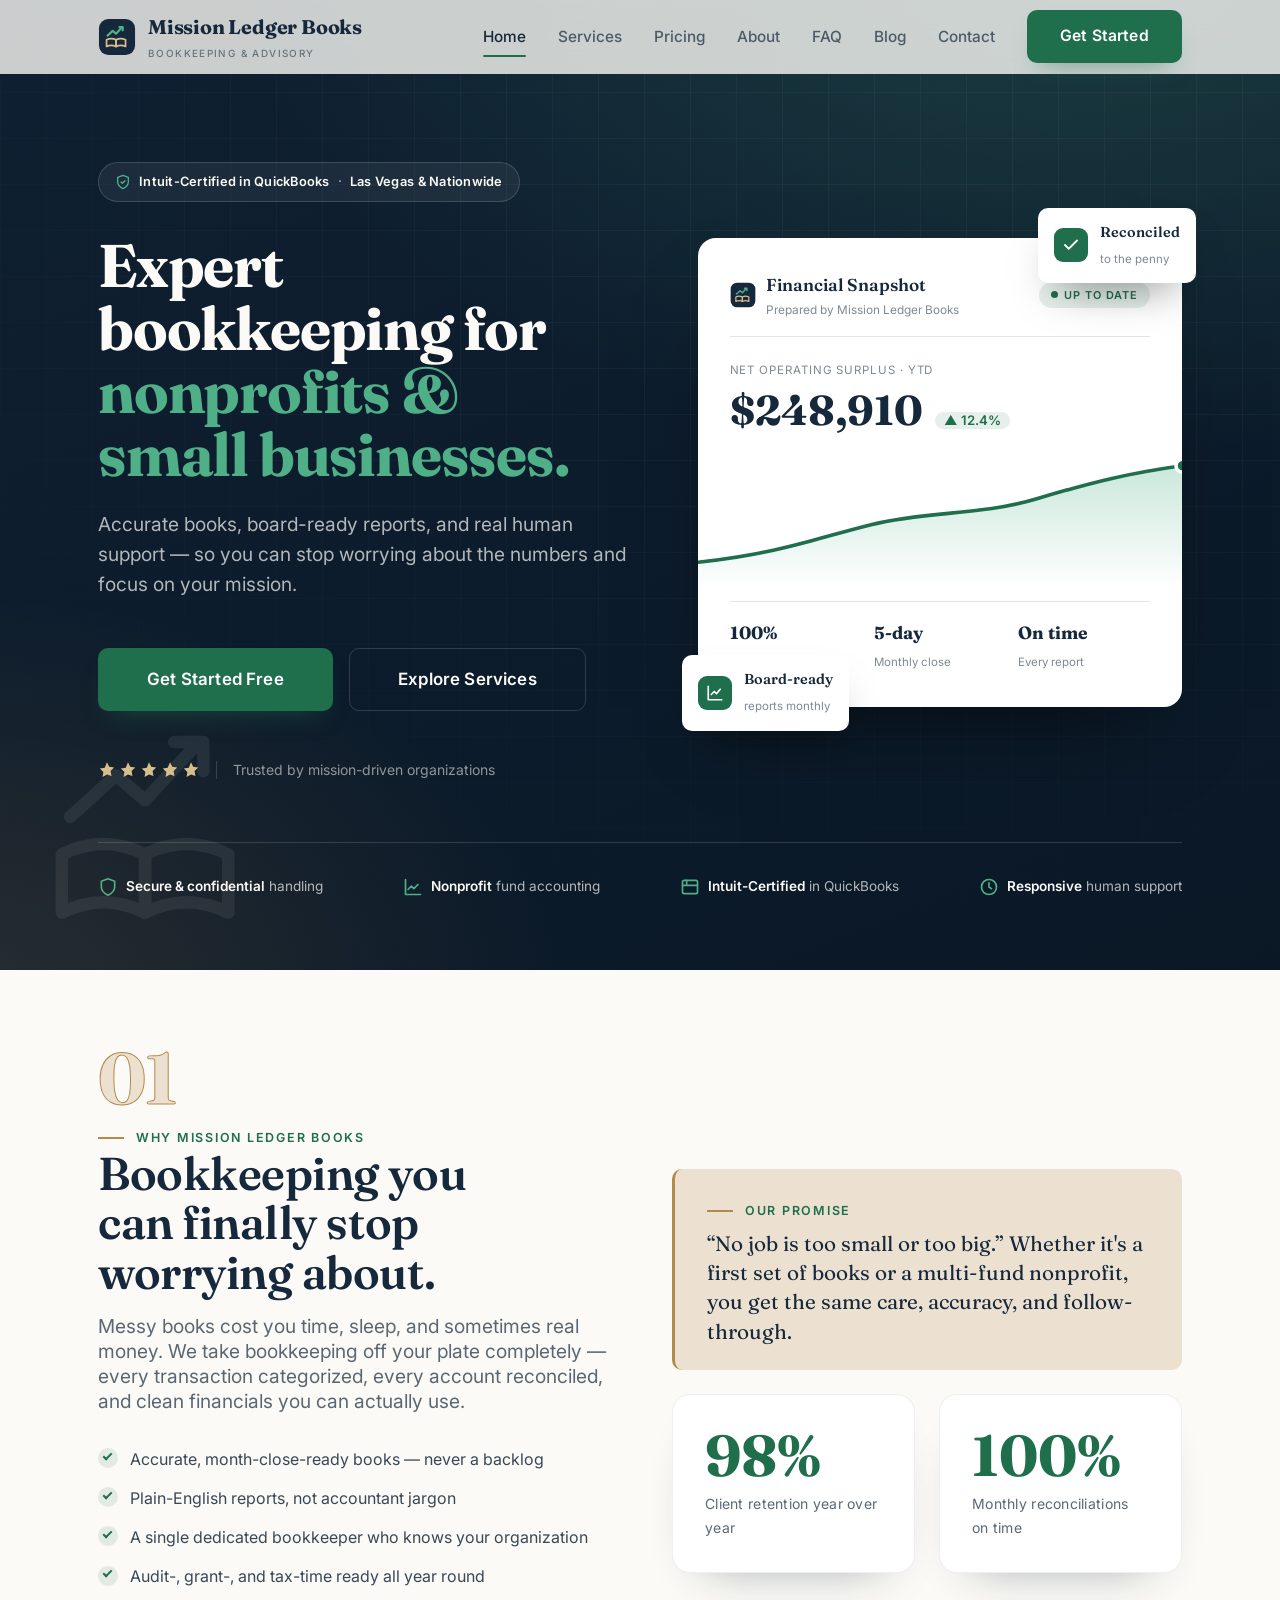
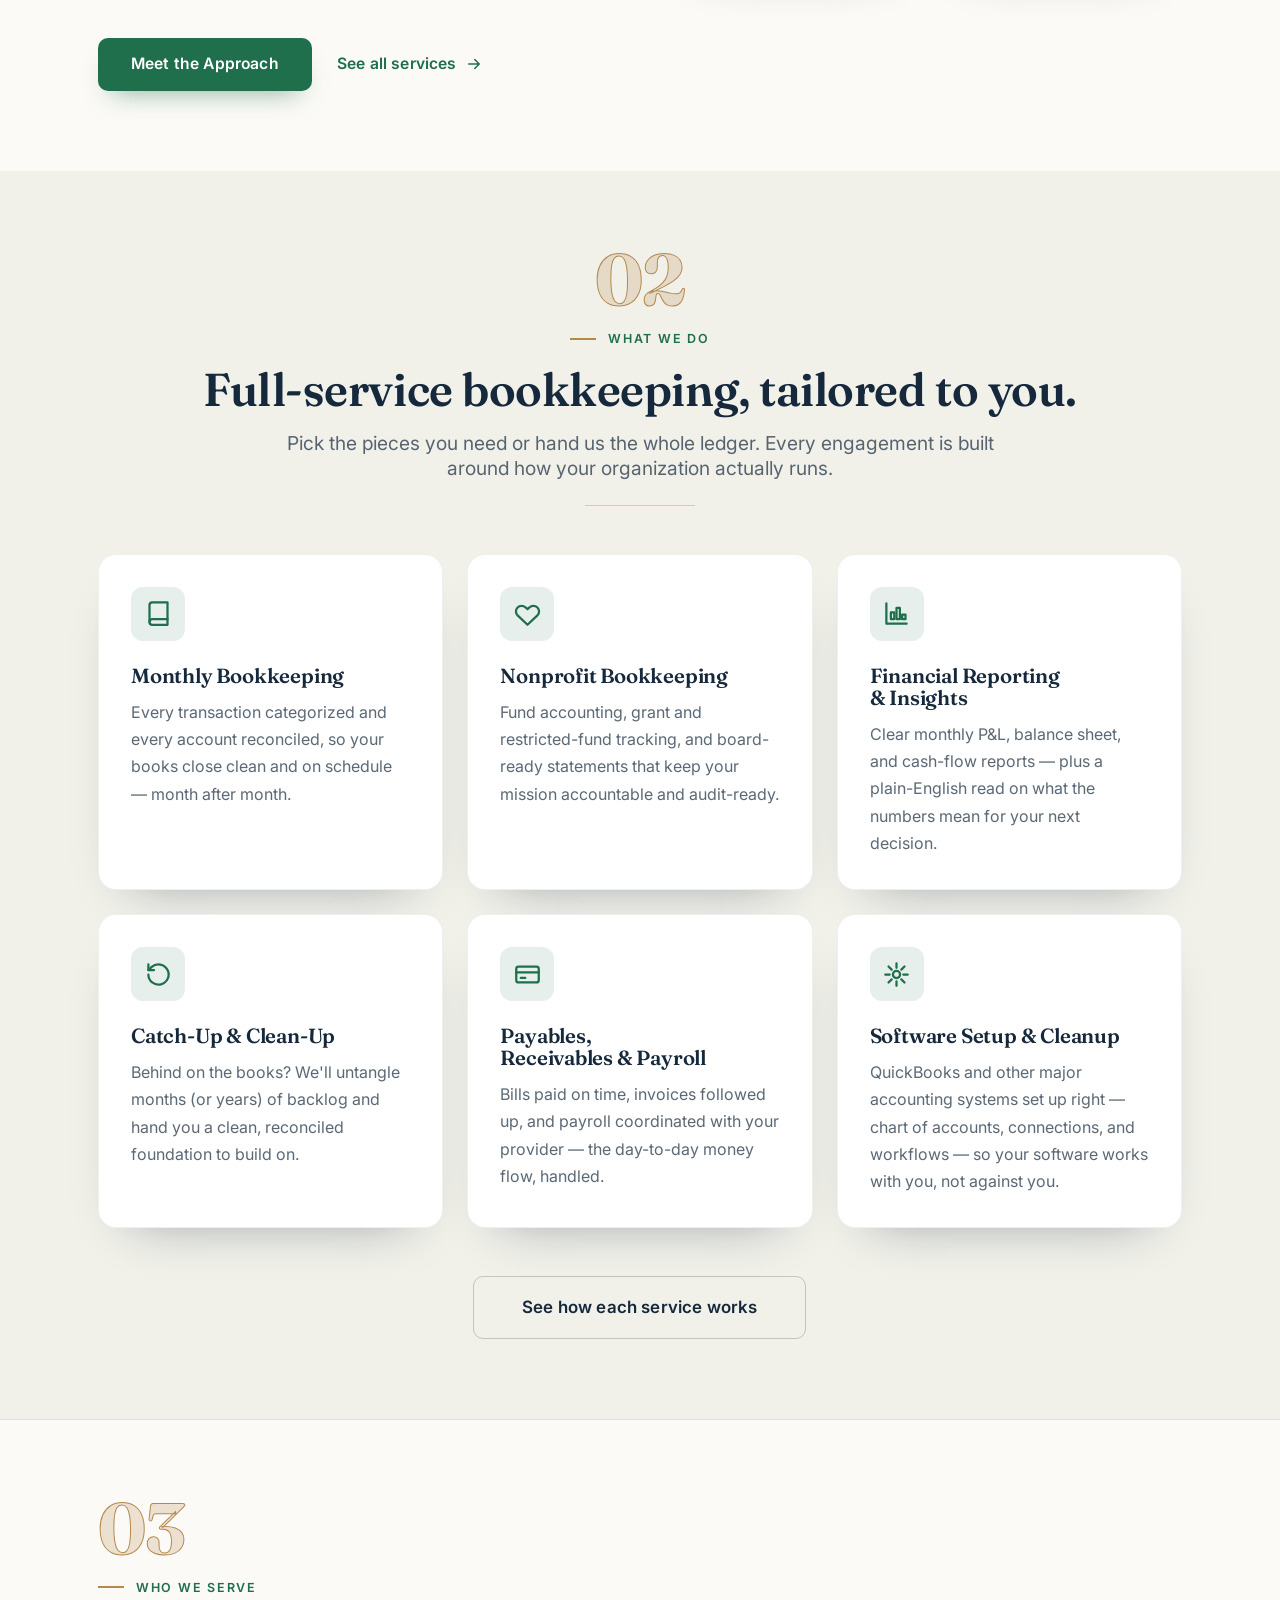
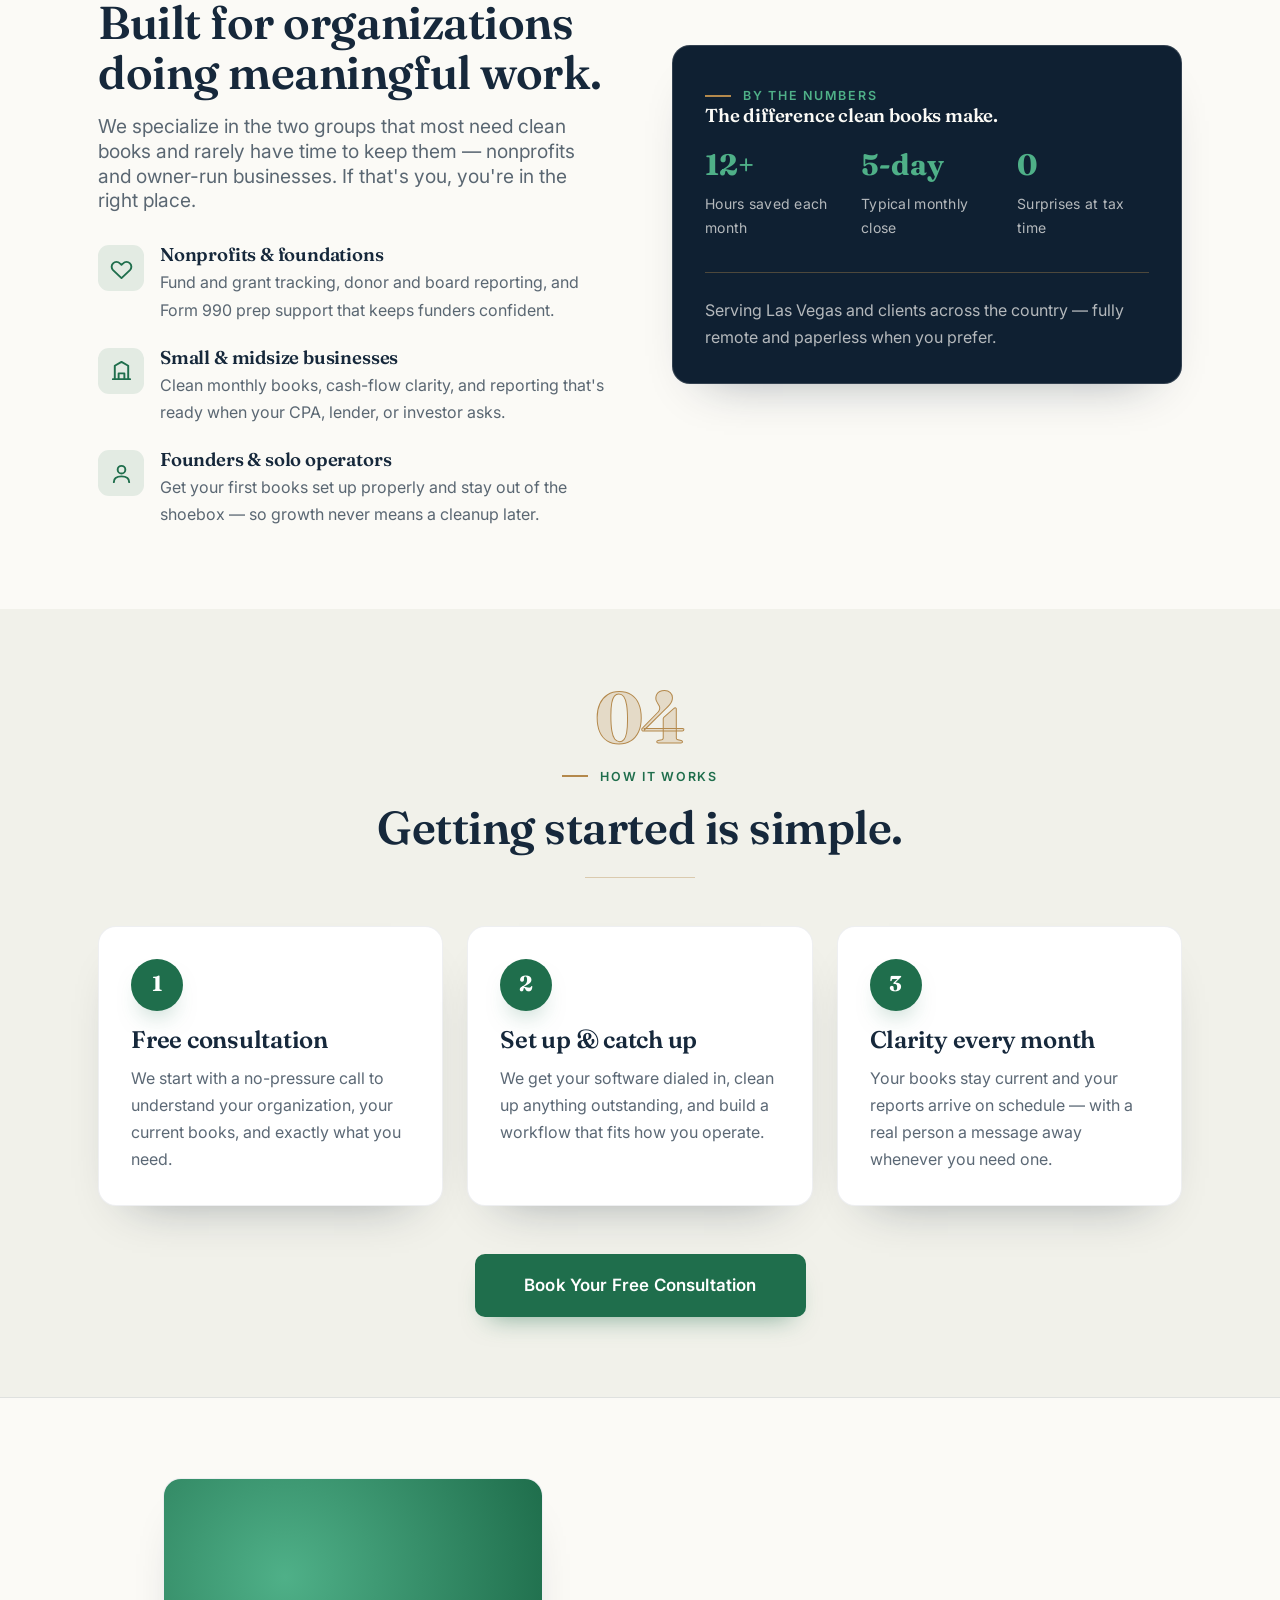
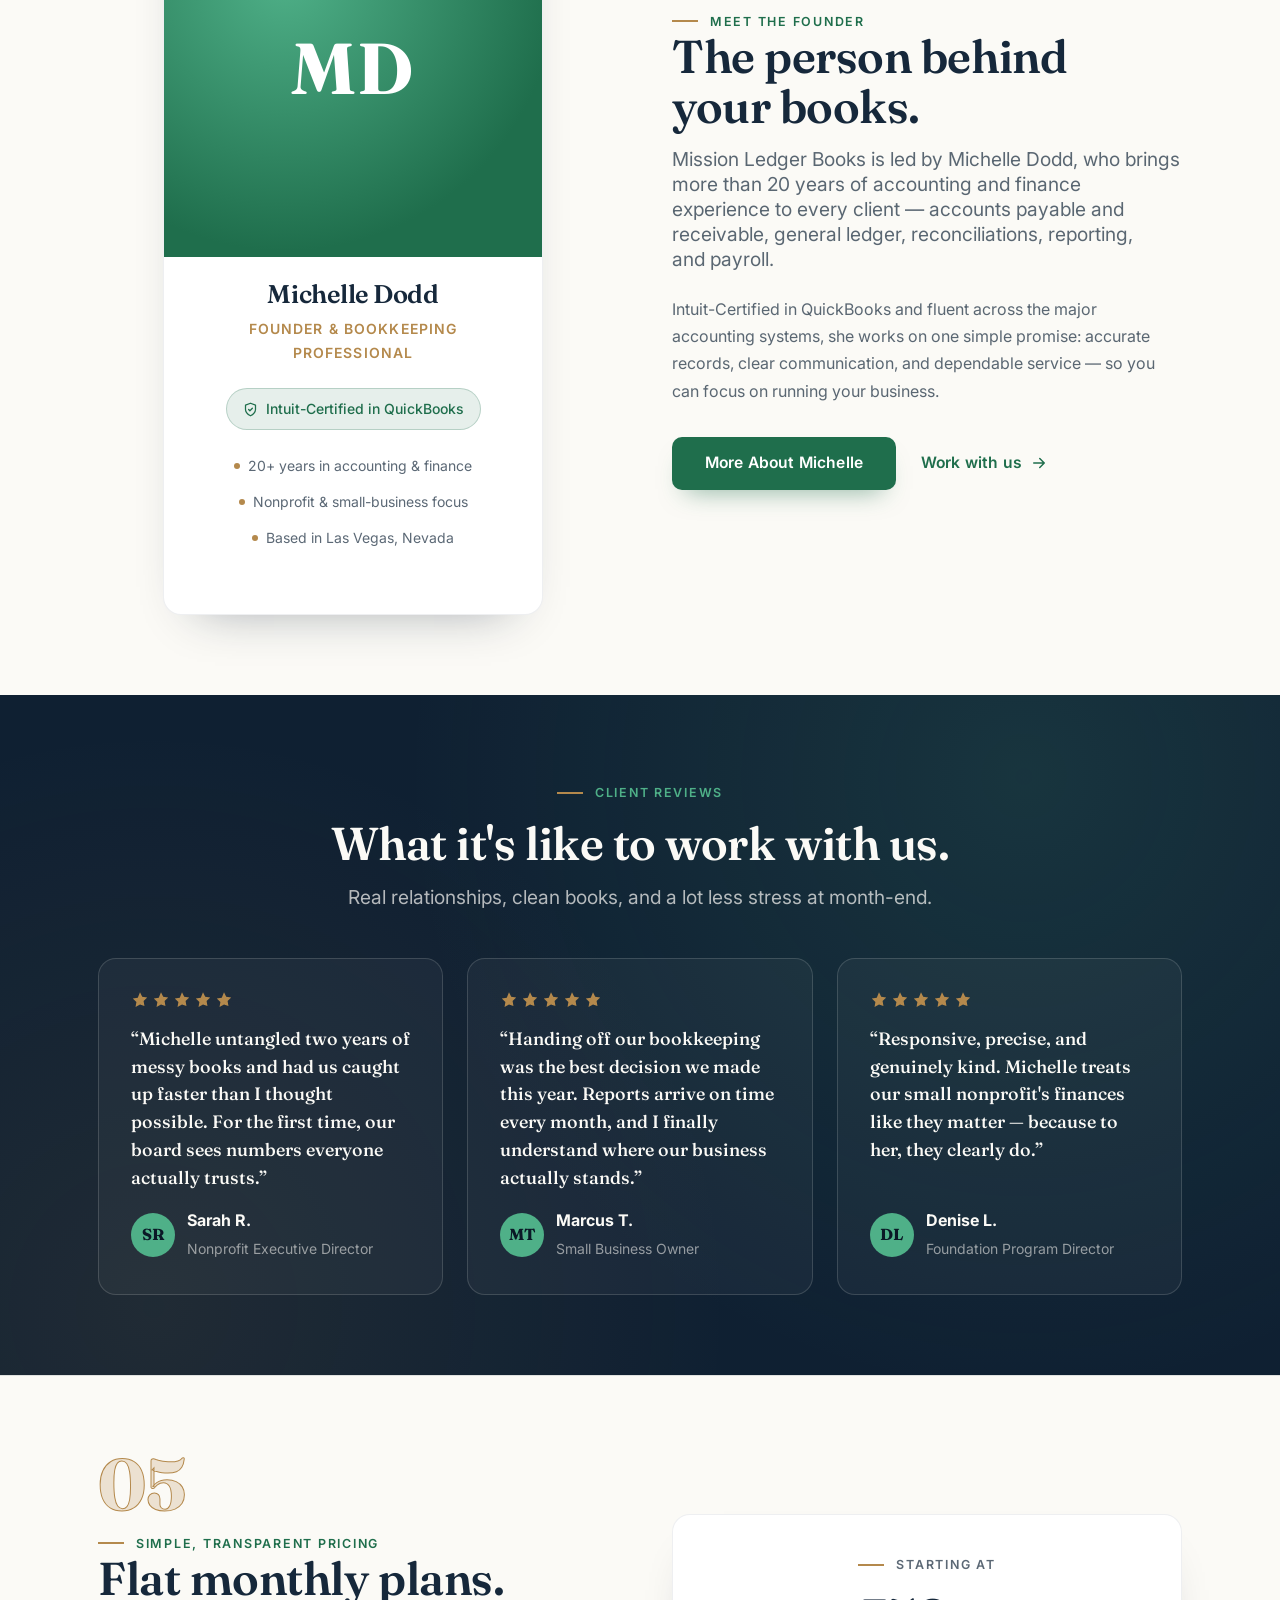
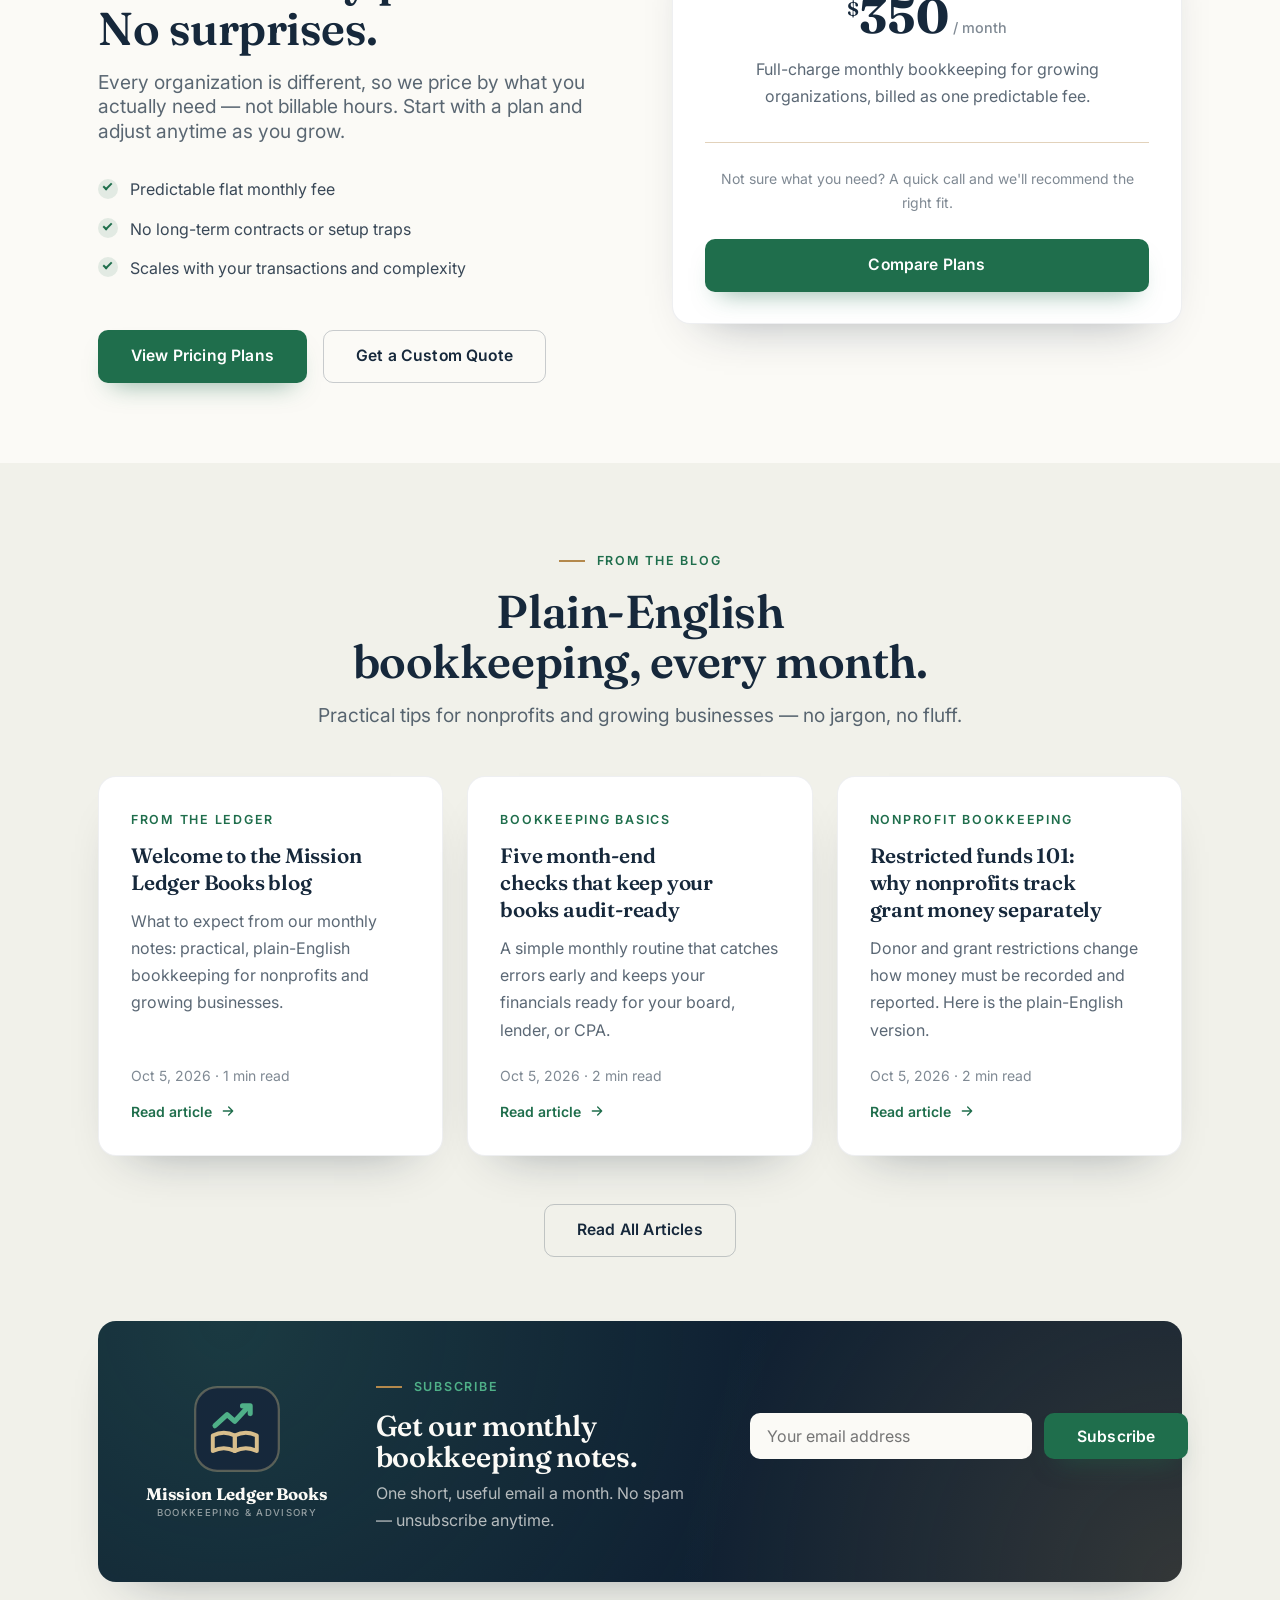
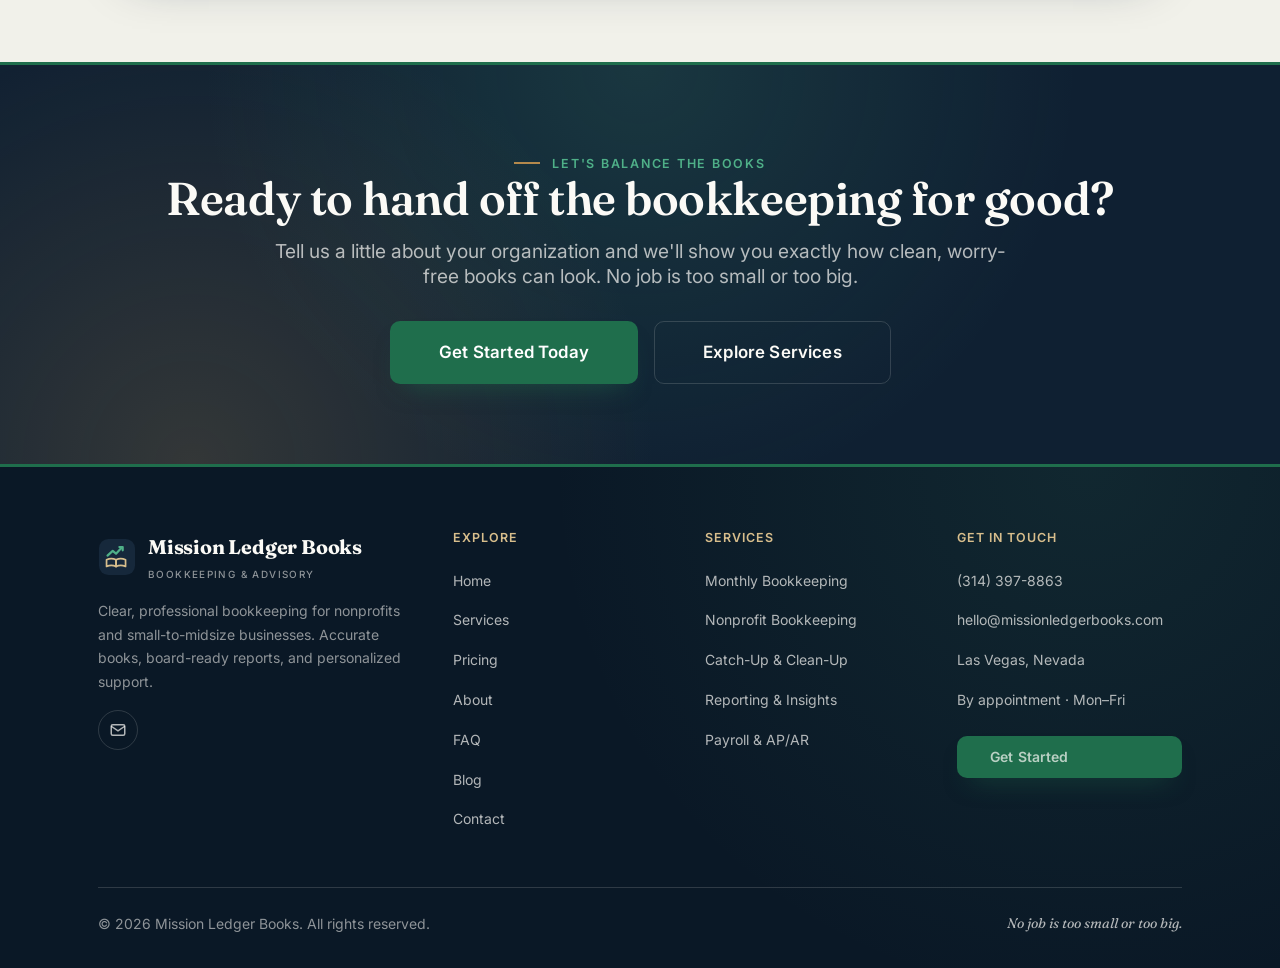
==== index.html @ b3c42e2c "Add blog + subscribe, founder photo slot, and full spacing sweep - Blog: blog.html, blog/ articles +" ====
<!DOCTYPE html>
<html lang="en">
<head>
  <meta charset="UTF-8">
  <meta name="viewport" content="width=device-width, initial-scale=1.0">
  <title>Mission Ledger Books — Bookkeeping for Nonprofits &amp; Small Business</title>
  <meta name="description" content="Mission Ledger Books provides clear, reliable bookkeeping for nonprofits and small-to-midsize businesses. Accurate books, monthly reports, and personalized support. Las Vegas based, serving clients nationwide. No job too small or too big.">
  <link rel="canonical" href="https://missionledgerbooks.com/">

  <!-- Open Graph / social -->
  <meta property="og:type" content="website">
  <meta property="og:title" content="Mission Ledger Books — Bookkeeping for Nonprofits &amp; Small Business">
  <meta property="og:description" content="Clear, reliable bookkeeping for nonprofits and growing businesses. Accurate books, board-ready reports, and personalized support.">
  <meta property="og:url" content="https://missionledgerbooks.com/">
  <meta property="og:image" content="https://missionledgerbooks.com/assets/img/og-cover.png">
  <meta property="og:image:width" content="1200">
  <meta property="og:image:height" content="630">
  <meta name="twitter:card" content="summary_large_image">
  <meta name="twitter:image" content="https://missionledgerbooks.com/assets/img/og-cover.png">
  <meta name="theme-color" content="#0F2032">

  <!-- Favicons & app icons -->
  <link rel="icon" href="assets/img/favicon.svg" type="image/svg+xml">
  <link rel="icon" href="assets/img/favicon.ico" sizes="any">
  <link rel="apple-touch-icon" href="assets/img/apple-touch-icon.png">

  <!-- Fonts: Fraunces (display serif) + Inter (body) -->
  <link rel="preconnect" href="https://fonts.googleapis.com">
  <link rel="preconnect" href="https://fonts.gstatic.com" crossorigin>
  <link href="https://fonts.googleapis.com/css2?family=Fraunces:ital,opsz,wght@0,9..144,400;0,9..144,500;0,9..144,600;0,9..144,700;1,9..144,500;1,9..144,600&family=Inter:wght@400;500;600;700&display=swap" rel="stylesheet">

  <link rel="stylesheet" href="assets/css/styles.css?v=11">

  <!-- Structured data: helps search engines list this as a local accounting service -->
  <script type="application/ld+json">
  {
    "@context": "https://schema.org",
    "@type": "AccountingService",
    "name": "Mission Ledger Books",
    "description": "Clear, professional bookkeeping for nonprofits and small-to-midsize businesses. Accurate books, board-ready reports, and personalized support.",
    "url": "https://missionledgerbooks.com",
    "telephone": "+1-314-397-8863",
    "email": "hello@missionledgerbooks.com",
    "image": "https://missionledgerbooks.com/assets/img/og-cover.png",
    "priceRange": "$$",
    "slogan": "No job is too small or too big.",
    "founder": {
      "@type": "Person",
      "name": "Michelle Dodd",
      "jobTitle": "Founder & Lead Bookkeeper"
    },
    "address": {
      "@type": "PostalAddress",
      "addressLocality": "Las Vegas",
      "addressRegion": "NV",
      "addressCountry": "US"
    },
    "areaServed": [
      { "@type": "City", "name": "Las Vegas" },
      { "@type": "Country", "name": "United States" }
    ],
    "openingHoursSpecification": {
      "@type": "OpeningHoursSpecification",
      "dayOfWeek": ["Monday", "Tuesday", "Wednesday", "Thursday", "Friday"],
      "description": "By appointment"
    },
    "knowsAbout": ["Bookkeeping", "Nonprofit fund accounting", "Financial reporting", "QuickBooks", "Account reconciliation", "Accounts payable and receivable", "Payroll"]
  }
  </script>
</head>
<body>
  <a class="skip-link" href="#main">Skip to content</a>

  <!-- ==================================================================
       SHARED HEADER  (byte-for-byte identical on every page)
       =================================================================== -->
  <header class="site-header">
    <div class="container">
      <a class="brand" href="index.html" aria-label="Mission Ledger Books — home">
        <span class="brand__mark" aria-hidden="true">
          <svg viewBox="0 0 40 40" fill="none" xmlns="http://www.w3.org/2000/svg">
            <rect x="1" y="1" width="38" height="38" rx="10" fill="#16283B"/>
            <path d="M10 18.5l5.5-5 3.5 3 6-6.5" stroke="#4FB088" stroke-width="2.3" stroke-linecap="round" stroke-linejoin="round"/>
            <path d="M22.5 9.5H26V13" stroke="#4FB088" stroke-width="2.3" stroke-linecap="round" stroke-linejoin="round"/>
            <path d="M9 30c3.4-1.7 6.6-1.7 10 0V23c-3.4-1.7-6.6-1.7-10 0v7z" stroke="#D8BE8C" stroke-width="1.8" stroke-linejoin="round"/>
            <path d="M29 30c-3.4-1.7-6.6-1.7-10 0V23c3.4-1.7 6.6-1.7 10 0v7z" stroke="#D8BE8C" stroke-width="1.8" stroke-linejoin="round"/>
          </svg>
        </span>
        <span class="brand__name">Mission Ledger&nbsp;Books<small>Bookkeeping &amp; Advisory</small></span>
      </a>

      <nav class="nav" id="primary-nav" aria-label="Primary">
        <ul class="nav__links">
          <li><a href="index.html" aria-current="page">Home</a></li>
          <li><a href="services.html">Services</a></li>
          <li><a href="pricing.html">Pricing</a></li>
          <li><a href="about.html">About</a></li>
          <li><a href="faq.html">FAQ</a></li>
          <li><a href="blog.html">Blog</a></li>
          <li><a href="contact.html">Contact</a></li>
        </ul>
        <a class="btn btn--primary" href="contact.html">Get Started</a>
      </nav>

      <button class="nav-toggle" aria-label="Open menu" aria-expanded="false" aria-controls="primary-nav">
        <span></span><span></span><span></span>
      </button>
    </div>
  </header>

  <main id="main">

    <!-- ================================================================
         1. HERO  (dark, graphic header)
         ================================================================ -->
    <section class="hero">
      <div class="hero__watermark" aria-hidden="true">
        <svg viewBox="0 0 40 40" fill="none" stroke="currentColor" stroke-width="1.5" xmlns="http://www.w3.org/2000/svg">
          <path d="M10 18.5l5.5-5 3.5 3 6-6.5" stroke-linecap="round" stroke-linejoin="round"/>
          <path d="M22.5 9.5H26V13" stroke-linecap="round" stroke-linejoin="round"/>
          <path d="M9 30c3.4-1.7 6.6-1.7 10 0V23c-3.4-1.7-6.6-1.7-10 0v7z" stroke-linejoin="round"/>
          <path d="M29 30c-3.4-1.7-6.6-1.7-10 0V23c3.4-1.7 6.6-1.7 10 0v7z" stroke-linejoin="round"/>
        </svg>
      </div>
      <div class="container js-hero-fade">
        <div class="hero__grid">
          <div class="hero__inner">
            <span class="hero__chip">
              <svg viewBox="0 0 24 24" fill="none" stroke="currentColor" stroke-width="2" stroke-linecap="round" stroke-linejoin="round"><path d="M12 22s8-4 8-10V5l-8-3-8 3v7c0 6 8 10 8 10z"/><path d="M9 12l2 2 4-4"/></svg>
              Intuit-Certified in QuickBooks <span class="dot" aria-hidden="true">·</span> Las Vegas &amp; Nationwide
            </span>
            <h1 class="hero__title">Expert bookkeeping for <span class="hl">nonprofits &amp; small businesses.</span></h1>
            <p class="hero__sub">
              Accurate books, board-ready reports, and real human support — so you can stop
              worrying about the numbers and focus on your mission.
            </p>
            <div class="hero__actions">
              <a class="btn btn--primary btn--lg" href="contact.html">Get Started Free</a>
              <a class="btn btn--outline btn--lg" href="services.html">Explore Services</a>
            </div>
            <div class="hero__proof">
              <span class="stars" role="img" aria-label="5 out of 5 stars">
                <svg viewBox="0 0 20 20" aria-hidden="true"><path d="M10 1.5l2.47 5 5.53.8-4 3.9.94 5.5L10 14.9l-4.94 2.8.94-5.5-4-3.9 5.53-.8z"/></svg>
                <svg viewBox="0 0 20 20" aria-hidden="true"><path d="M10 1.5l2.47 5 5.53.8-4 3.9.94 5.5L10 14.9l-4.94 2.8.94-5.5-4-3.9 5.53-.8z"/></svg>
                <svg viewBox="0 0 20 20" aria-hidden="true"><path d="M10 1.5l2.47 5 5.53.8-4 3.9.94 5.5L10 14.9l-4.94 2.8.94-5.5-4-3.9 5.53-.8z"/></svg>
                <svg viewBox="0 0 20 20" aria-hidden="true"><path d="M10 1.5l2.47 5 5.53.8-4 3.9.94 5.5L10 14.9l-4.94 2.8.94-5.5-4-3.9 5.53-.8z"/></svg>
                <svg viewBox="0 0 20 20" aria-hidden="true"><path d="M10 1.5l2.47 5 5.53.8-4 3.9.94 5.5L10 14.9l-4.94 2.8.94-5.5-4-3.9 5.53-.8z"/></svg>
              </span>
              <span class="divider" aria-hidden="true"></span>
              <span>Trusted by mission-driven organizations</span>
            </div>
          </div>

          <!-- Financial-dashboard graphic (inline SVG; no stock photo needed) -->
          <div class="hero__visual reveal">
            <div class="dashcard">
              <div class="dashcard__chip dashcard__chip--tr" aria-hidden="true">
                <span class="ic">
                  <svg viewBox="0 0 24 24" fill="none" stroke="currentColor" stroke-width="2.4" stroke-linecap="round" stroke-linejoin="round"><path d="M20 6L9 17l-5-5"/></svg>
                </span>
                <div><strong>Reconciled</strong><span>to the penny</span></div>
              </div>

              <div class="dashcard__head">
                <div style="display:flex; align-items:center; gap:10px;">
                  <span class="dashcard__brand" aria-hidden="true">
                    <svg viewBox="0 0 40 40" fill="none" xmlns="http://www.w3.org/2000/svg">
                      <rect x="1" y="1" width="38" height="38" rx="10" fill="#16283B"/>
                      <path d="M10 18.5l5.5-5 3.5 3 6-6.5" stroke="#4FB088" stroke-width="2.3" stroke-linecap="round" stroke-linejoin="round"/>
                      <path d="M22.5 9.5H26V13" stroke="#4FB088" stroke-width="2.3" stroke-linecap="round" stroke-linejoin="round"/>
                      <path d="M9 30c3.4-1.7 6.6-1.7 10 0V23c-3.4-1.7-6.6-1.7-10 0v7z" stroke="#D8BE8C" stroke-width="1.8" stroke-linejoin="round"/>
                      <path d="M29 30c-3.4-1.7-6.6-1.7-10 0V23c3.4-1.7 6.6-1.7 10 0v7z" stroke="#D8BE8C" stroke-width="1.8" stroke-linejoin="round"/>
                    </svg>
                  </span>
                  <div>
                    <div class="dashcard__title">Financial Snapshot</div>
                    <div class="dashcard__sub">Prepared by Mission Ledger Books</div>
                  </div>
                </div>
                <span class="dashcard__badge">Up&nbsp;to&nbsp;date</span>
              </div>

              <div class="dashcard__figure">
                <div class="dashcard__label">Net Operating Surplus · YTD</div>
                <div class="dashcard__value">$248,910 <span class="up">▲ 12.4%</span></div>
              </div>

              <div class="dashcard__chart" aria-hidden="true">
                <svg viewBox="0 0 336 100" xmlns="http://www.w3.org/2000/svg">
                  <defs>
                    <linearGradient id="dcArea" x1="0" y1="0" x2="0" y2="1">
                      <stop offset="0" stop-color="#4FB088" stop-opacity="0.30"/>
                      <stop offset="1" stop-color="#4FB088" stop-opacity="0"/>
                    </linearGradient>
                  </defs>
                  <path d="M0,82 C 55,76 80,66 120,56 C 160,46 195,50 235,38 C 275,26 300,20 336,15 L336,100 L0,100 Z" fill="url(#dcArea)"/>
                  <path class="line" d="M0,82 C 55,76 80,66 120,56 C 160,46 195,50 235,38 C 275,26 300,20 336,15" fill="none" stroke="#1F6E4C" stroke-width="2.5" stroke-linecap="round"/>
                  <circle cx="336" cy="15" r="4.5" fill="#1F6E4C" stroke="#fff" stroke-width="2.5"/>
                </svg>
              </div>

              <div class="dashcard__foot">
                <div class="dashcard__stat"><b>100%</b><span>Reconciled</span></div>
                <div class="dashcard__stat"><b>5-day</b><span>Monthly close</span></div>
                <div class="dashcard__stat"><b>On&nbsp;time</b><span>Every report</span></div>
              </div>

              <div class="dashcard__chip dashcard__chip--bl" aria-hidden="true">
                <span class="ic">
                  <svg viewBox="0 0 24 24" fill="none" stroke="currentColor" stroke-width="2.2" stroke-linecap="round" stroke-linejoin="round"><path d="M3 3v18h18"/><path d="M7 14l4-4 3 3 5-6"/></svg>
                </span>
                <div><strong>Board-ready</strong><span>reports monthly</span></div>
              </div>
            </div>
          </div>
        </div>

        <!-- Trust strip grounding the hero -->
        <div class="hero__strip">
          <div class="item">
            <svg viewBox="0 0 24 24" fill="none" stroke="currentColor" stroke-width="2" stroke-linecap="round" stroke-linejoin="round"><path d="M12 22s8-4 8-10V5l-8-3-8 3v7c0 6 8 10 8 10z"/></svg>
            <span><strong>Secure &amp; confidential</strong> handling</span>
          </div>
          <div class="item">
            <svg viewBox="0 0 24 24" fill="none" stroke="currentColor" stroke-width="2" stroke-linecap="round" stroke-linejoin="round"><path d="M3 3v18h18"/><path d="M18 9l-5 5-3-3-4 4"/></svg>
            <span><strong>Nonprofit</strong> fund accounting</span>
          </div>
          <div class="item">
            <svg viewBox="0 0 24 24" fill="none" stroke="currentColor" stroke-width="2" stroke-linecap="round" stroke-linejoin="round"><rect x="3" y="4" width="18" height="16" rx="2"/><path d="M3 10h18M8 4v4"/></svg>
            <span><strong>Intuit-Certified</strong> in QuickBooks</span>
          </div>
          <div class="item">
            <svg viewBox="0 0 24 24" fill="none" stroke="currentColor" stroke-width="2" stroke-linecap="round" stroke-linejoin="round"><circle cx="12" cy="12" r="9"/><path d="M12 7v5l3 2"/></svg>
            <span><strong>Responsive</strong> human support</span>
          </div>
        </div>
      </div>
    </section>

    <!-- ================================================================
         3. INTRO / VALUE  (split)
         ================================================================ -->
    <section class="section section--paper" id="intro">
      <div class="container">
        <div class="split">
          <div class="split__text reveal">
            <span class="section-index" aria-hidden="true">01</span>
            <p class="eyebrow">Why Mission Ledger Books</p>
            <h2 class="h2">Bookkeeping you can finally stop worrying about.</h2>
            <p class="lead mt-4">
              Messy books cost you time, sleep, and sometimes real money. We take bookkeeping off
              your plate completely — every transaction categorized, every account reconciled, and
              clean financials you can actually use.
            </p>
            <ul class="checklist mt-6">
              <li>Accurate, month-close-ready books — never a backlog</li>
              <li>Plain-English reports, not accountant jargon</li>
              <li>A single dedicated bookkeeper who knows your organization</li>
              <li>Audit-, grant-, and tax-time ready all year round</li>
            </ul>
            <div class="hero__actions mt-7">
              <a class="btn btn--primary" href="about.html">Meet the Approach</a>
              <a class="btn btn--ghost" href="services.html">See all services
                <svg viewBox="0 0 24 24" width="18" height="18" fill="none" stroke="currentColor" stroke-width="2" stroke-linecap="round" stroke-linejoin="round"><path d="M5 12h14M13 6l6 6-6 6"/></svg>
              </a>
            </div>
          </div>

          <div class="split__media reveal" data-delay="1">
            <div class="callout" style="margin-bottom: var(--space-5);">
              <p class="eyebrow">Our Promise</p>
              <p style="font-family: var(--font-display); font-size: 1.3rem; line-height: 1.4; color: var(--ink);">
                “No job is too small or too big.” Whether it's a first set of books or a multi-fund
                nonprofit, you get the same care, accuracy, and follow-through.
              </p>
            </div>
            <div class="grid grid--2">
              <div class="card">
                <div class="stat__num" data-count="98" data-suffix="%">98%</div>
                <div class="stat__label">Client retention year over year</div>
              </div>
              <div class="card">
                <div class="stat__num" data-count="100" data-suffix="%">100%</div>
                <div class="stat__label">Monthly reconciliations on time</div>
              </div>
            </div>
          </div>
        </div>
      </div>
    </section>

    <!-- ================================================================
         4. SERVICES OVERVIEW
         ================================================================ -->
    <section class="section section--mist" id="services">
      <div class="container">
        <div class="section-head center reveal" style="max-width: 64rem;">
          <span class="section-index" aria-hidden="true">02</span>
          <p class="eyebrow">What We Do</p>
          <h2 class="h2">Full-service bookkeeping, tailored to you.</h2>
          <p class="lead mx-auto maxw-prose">
            Pick the pieces you need or hand us the whole ledger. Every engagement is built around
            how your organization actually runs.
          </p>
          <hr class="rule-line" aria-hidden="true">
        </div>

        <div class="grid grid--3">
          <!-- Monthly bookkeeping -->
          <div class="card card--hover service-card reveal">
            <span class="card__icon" aria-hidden="true">
              <svg viewBox="0 0 24 24" fill="none" stroke="currentColor" stroke-width="2" stroke-linecap="round" stroke-linejoin="round"><path d="M4 19.5A2.5 2.5 0 0 1 6.5 17H20"/><path d="M6.5 2H20v20H6.5A2.5 2.5 0 0 1 4 19.5v-15A2.5 2.5 0 0 1 6.5 2z"/></svg>
            </span>
            <h3 class="h3">Monthly Bookkeeping</h3>
            <p>Every transaction categorized and every account reconciled, so your books close clean and on schedule — month after month.</p>
          </div>

          <!-- Nonprofit -->
          <div class="card card--hover service-card reveal" data-delay="1">
            <span class="card__icon" aria-hidden="true">
              <svg viewBox="0 0 24 24" fill="none" stroke="currentColor" stroke-width="2" stroke-linecap="round" stroke-linejoin="round"><path d="M20.8 6.6a5 5 0 0 0-7.1 0L12 8.2l-1.7-1.6a5 5 0 1 0-7.1 7.1L12 22l8.8-8.3a5 5 0 0 0 0-7.1z"/></svg>
            </span>
            <h3 class="h3">Nonprofit Bookkeeping</h3>
            <p>Fund accounting, grant and restricted-fund tracking, and board-ready statements that keep your mission accountable and audit-ready.</p>
          </div>

          <!-- Reporting -->
          <div class="card card--hover service-card reveal" data-delay="2">
            <span class="card__icon" aria-hidden="true">
              <svg viewBox="0 0 24 24" fill="none" stroke="currentColor" stroke-width="2" stroke-linecap="round" stroke-linejoin="round"><path d="M3 3v18h18"/><rect x="7" y="11" width="3" height="6"/><rect x="12" y="7" width="3" height="10"/><rect x="17" y="13" width="3" height="4"/></svg>
            </span>
            <h3 class="h3">Financial Reporting &amp; Insights</h3>
            <p>Clear monthly P&amp;L, balance sheet, and cash-flow reports — plus a plain-English read on what the numbers mean for your next decision.</p>
          </div>

          <!-- Cleanup -->
          <div class="card card--hover service-card reveal">
            <span class="card__icon" aria-hidden="true">
              <svg viewBox="0 0 24 24" fill="none" stroke="currentColor" stroke-width="2" stroke-linecap="round" stroke-linejoin="round"><path d="M3 12a9 9 0 1 0 3-6.7L3 8"/><path d="M3 3v5h5"/></svg>
            </span>
            <h3 class="h3">Catch-Up &amp; Clean-Up</h3>
            <p>Behind on the books? We'll untangle months (or years) of backlog and hand you a clean, reconciled foundation to build on.</p>
          </div>

          <!-- AP/AR & Payroll -->
          <div class="card card--hover service-card reveal" data-delay="1">
            <span class="card__icon" aria-hidden="true">
              <svg viewBox="0 0 24 24" fill="none" stroke="currentColor" stroke-width="2" stroke-linecap="round" stroke-linejoin="round"><rect x="2" y="5" width="20" height="14" rx="2"/><path d="M2 10h20"/><path d="M6 15h4"/></svg>
            </span>
            <h3 class="h3">Payables, Receivables &amp; Payroll</h3>
            <p>Bills paid on time, invoices followed up, and payroll coordinated with your provider — the day-to-day money flow, handled.</p>
          </div>

          <!-- Software setup -->
          <div class="card card--hover service-card reveal" data-delay="2">
            <span class="card__icon" aria-hidden="true">
              <svg viewBox="0 0 24 24" fill="none" stroke="currentColor" stroke-width="2" stroke-linecap="round" stroke-linejoin="round"><path d="M12 2v4M12 18v4M4.9 4.9l2.8 2.8M16.3 16.3l2.8 2.8M2 12h4M18 12h4M4.9 19.1l2.8-2.8M16.3 7.7l2.8-2.8"/><circle cx="12" cy="12" r="3.2"/></svg>
            </span>
            <h3 class="h3">Software Setup &amp; Cleanup</h3>
            <p>QuickBooks and other major accounting systems set up right — chart of accounts, connections, and workflows — so your software works with you, not against you.</p>
          </div>
        </div>

        <div class="text-center mt-7 reveal">
          <a class="btn btn--outline btn--lg" href="services.html">See how each service works</a>
        </div>
      </div>
    </section>

    <!-- ================================================================
         5. WHO WE SERVE
         ================================================================ -->
    <section class="section section--paper" id="who-we-serve">
      <div class="container">
        <div class="split split--reverse">
          <div class="split__text reveal">
            <span class="section-index" aria-hidden="true">03</span>
            <p class="eyebrow">Who We Serve</p>
            <h2 class="h2">Built for organizations doing meaningful work.</h2>
            <p class="lead mt-4">
              We specialize in the two groups that most need clean books and rarely have time to keep
              them — nonprofits and owner-run businesses. If that's you, you're in the right place.
            </p>

            <div class="feature-list mt-6">
              <div class="feature-item">
                <span class="ic" aria-hidden="true">
                  <svg viewBox="0 0 24 24" fill="none" stroke="currentColor" stroke-width="2" stroke-linecap="round" stroke-linejoin="round"><path d="M20.8 6.6a5 5 0 0 0-7.1 0L12 8.2l-1.7-1.6a5 5 0 1 0-7.1 7.1L12 22l8.8-8.3a5 5 0 0 0 0-7.1z"/></svg>
                </span>
                <div>
                  <h3>Nonprofits &amp; foundations</h3>
                  <p>Fund and grant tracking, donor and board reporting, and Form 990 prep support that keeps funders confident.</p>
                </div>
              </div>
              <div class="feature-item">
                <span class="ic" aria-hidden="true">
                  <svg viewBox="0 0 24 24" fill="none" stroke="currentColor" stroke-width="2" stroke-linecap="round" stroke-linejoin="round"><path d="M3 21h18M5 21V7l7-4 7 4v14"/><path d="M9 21v-6h6v6"/></svg>
                </span>
                <div>
                  <h3>Small &amp; midsize businesses</h3>
                  <p>Clean monthly books, cash-flow clarity, and reporting that's ready when your CPA, lender, or investor asks.</p>
                </div>
              </div>
              <div class="feature-item">
                <span class="ic" aria-hidden="true">
                  <svg viewBox="0 0 24 24" fill="none" stroke="currentColor" stroke-width="2" stroke-linecap="round" stroke-linejoin="round"><circle cx="12" cy="8" r="4"/><path d="M4 21c0-4 3.5-6 8-6s8 2 8 6"/></svg>
                </span>
                <div>
                  <h3>Founders &amp; solo operators</h3>
                  <p>Get your first books set up properly and stay out of the shoebox — so growth never means a cleanup later.</p>
                </div>
              </div>
            </div>
          </div>

          <div class="split__media reveal" data-delay="1">
            <div class="card" style="background: var(--navy-deep); border-color: var(--paper-14); color: var(--paper);">
              <p class="eyebrow" style="color: var(--green-bright);">By the Numbers</p>
              <h3 style="color: var(--paper); margin-bottom: var(--space-5);">The difference clean books make.</h3>
              <div class="stats stats--3 stats--inline" style="text-align:left; gap: var(--space-5);">
                <div>
                  <div class="stat__num" style="color: var(--green-bright);" data-count="12" data-prefix="" data-suffix="+">12+</div>
                  <div class="stat__label" style="color: var(--paper-70);">Hours saved each month</div>
                </div>
                <div>
                  <div class="stat__num" style="color: var(--green-bright);" data-count="5" data-suffix="-day">5-day</div>
                  <div class="stat__label" style="color: var(--paper-70);">Typical monthly close</div>
                </div>
                <div>
                  <div class="stat__num" style="color: var(--green-bright);" data-count="0" data-suffix="">0</div>
                  <div class="stat__label" style="color: var(--paper-70);">Surprises at tax time</div>
                </div>
              </div>
              <hr class="rule-line" aria-hidden="true" style="margin-top: var(--space-6);">
              <p class="mt-5" style="color: var(--paper-70);">
                Serving Las&nbsp;Vegas and clients across the country — fully remote and paperless when you prefer.
              </p>
            </div>
          </div>
        </div>
      </div>
    </section>

    <!-- ================================================================
         6. HOW IT WORKS
         ================================================================ -->
    <section class="section section--mist" id="how">
      <div class="container">
        <div class="section-head center reveal">
          <span class="section-index" aria-hidden="true">04</span>
          <p class="eyebrow">How It Works</p>
          <h2 class="h2">Getting started is simple.</h2>
          <hr class="rule-line" aria-hidden="true">
        </div>

        <div class="grid grid--3">
          <div class="card card--hover reveal">
            <span class="step__num">1</span>
            <h3 class="h3">Free consultation</h3>
            <p>We start with a no-pressure call to understand your organization, your current books, and exactly what you need.</p>
          </div>
          <div class="card card--hover reveal" data-delay="1">
            <span class="step__num">2</span>
            <h3 class="h3">Set up &amp; catch up</h3>
            <p>We get your software dialed in, clean up anything outstanding, and build a workflow that fits how you operate.</p>
          </div>
          <div class="card card--hover reveal" data-delay="2">
            <span class="step__num">3</span>
            <h3 class="h3">Clarity every month</h3>
            <p>Your books stay current and your reports arrive on schedule — with a real person a message away whenever you need one.</p>
          </div>
        </div>

        <div class="text-center mt-7 reveal">
          <a class="btn btn--primary btn--lg" href="contact.html">Book Your Free Consultation</a>
        </div>
      </div>
    </section>

    <!-- ================================================================
         MEET MICHELLE  (founder — adds validity)
         ================================================================ -->
    <section class="section section--paper founder-home" id="meet-michelle">
      <div class="container">
        <div class="split">
          <div class="split__media reveal">
            <div class="founder-card founder-card--photo">
              <div class="founder-photo">
                <span class="founder-photo__fallback" aria-hidden="true">MD</span>
                <img src="assets/img/michelle-dodd.jpg" alt="Michelle Dodd, founder of Mission Ledger Books" width="900" height="900" decoding="async">
              </div>
              <h3 class="founder-name">Michelle Dodd</h3>
              <p class="founder-role">Founder &amp; Bookkeeping Professional</p>
              <div class="pill-row" style="justify-content:center;">
                <span class="pill">
                  <svg viewBox="0 0 24 24" fill="none" stroke="currentColor" stroke-width="2" stroke-linecap="round" stroke-linejoin="round"><path d="M12 22s8-4 8-10V5l-8-3-8 3v7c0 6 8 10 8 10z"/><path d="M9 12l2 2 4-4"/></svg>
                  Intuit-Certified in QuickBooks
                </span>
              </div>
              <ul class="founder-facts">
                <li>20+ years in accounting &amp; finance</li>
                <li>Nonprofit &amp; small-business focus</li>
                <li>Based in Las Vegas, Nevada</li>
              </ul>
            </div>
          </div>
          <div class="split__text reveal" data-delay="1">
            <p class="eyebrow">Meet the Founder</p>
            <h2 class="h2">The person behind your books.</h2>
            <p class="lead mt-4">
              Mission Ledger Books is led by Michelle Dodd, who brings more than 20 years of
              accounting and finance experience to every client — accounts payable and receivable,
              general ledger, reconciliations, reporting, and payroll.
            </p>
            <p class="mt-5" style="color: var(--ink-70);">
              Intuit-Certified in QuickBooks and fluent across the major accounting systems, she
              works on one simple promise: accurate records, clear communication, and dependable
              service — so you can focus on running your business.
            </p>
            <div class="hero__actions mt-6">
              <a class="btn btn--primary" href="about.html">More About Michelle</a>
              <a class="btn btn--ghost" href="contact.html">Work with us
                <svg viewBox="0 0 24 24" width="18" height="18" fill="none" stroke="currentColor" stroke-width="2" stroke-linecap="round" stroke-linejoin="round"><path d="M5 12h14M13 6l6 6-6 6"/></svg>
              </a>
            </div>
          </div>
        </div>
      </div>
    </section>

    <!-- ================================================================
         7. REVIEWS  (navy drama section)
         ⚠ PLACEHOLDER REVIEWS — replace the three quotes and names below with
         real client reviews before launch. Keep the same card structure.
         ================================================================ -->
    <section class="section section--navy" id="reviews">
      <div class="container">
        <div class="section-head center reveal">
          <p class="eyebrow" style="justify-content:center;">Client Reviews</p>
          <h2 class="h2">What it's like to work with us.</h2>
          <p class="lead mx-auto maxw-prose">Real relationships, clean books, and a lot less stress at month-end.</p>
        </div>

        <div class="grid grid--3">
          <figure class="card card--hover review reveal">
            <div class="stars" role="img" aria-label="5 out of 5 stars">
              <svg viewBox="0 0 20 20" aria-hidden="true"><path d="M10 1.5l2.47 5 5.53.8-4 3.9.94 5.5L10 14.9l-4.94 2.8.94-5.5-4-3.9 5.53-.8z"/></svg>
              <svg viewBox="0 0 20 20" aria-hidden="true"><path d="M10 1.5l2.47 5 5.53.8-4 3.9.94 5.5L10 14.9l-4.94 2.8.94-5.5-4-3.9 5.53-.8z"/></svg>
              <svg viewBox="0 0 20 20" aria-hidden="true"><path d="M10 1.5l2.47 5 5.53.8-4 3.9.94 5.5L10 14.9l-4.94 2.8.94-5.5-4-3.9 5.53-.8z"/></svg>
              <svg viewBox="0 0 20 20" aria-hidden="true"><path d="M10 1.5l2.47 5 5.53.8-4 3.9.94 5.5L10 14.9l-4.94 2.8.94-5.5-4-3.9 5.53-.8z"/></svg>
              <svg viewBox="0 0 20 20" aria-hidden="true"><path d="M10 1.5l2.47 5 5.53.8-4 3.9.94 5.5L10 14.9l-4.94 2.8.94-5.5-4-3.9 5.53-.8z"/></svg>
            </div>
            <blockquote>“Michelle untangled two years of messy books and had us caught up faster than I thought possible. For the first time, our board sees numbers everyone actually trusts.”</blockquote>
            <figcaption>
              <span class="avatar" aria-hidden="true">SR</span>
              <div><strong>Sarah R.</strong><span>Nonprofit Executive Director</span></div>
            </figcaption>
          </figure>

          <figure class="card card--hover review reveal" data-delay="1">
            <div class="stars" role="img" aria-label="5 out of 5 stars">
              <svg viewBox="0 0 20 20" aria-hidden="true"><path d="M10 1.5l2.47 5 5.53.8-4 3.9.94 5.5L10 14.9l-4.94 2.8.94-5.5-4-3.9 5.53-.8z"/></svg>
              <svg viewBox="0 0 20 20" aria-hidden="true"><path d="M10 1.5l2.47 5 5.53.8-4 3.9.94 5.5L10 14.9l-4.94 2.8.94-5.5-4-3.9 5.53-.8z"/></svg>
              <svg viewBox="0 0 20 20" aria-hidden="true"><path d="M10 1.5l2.47 5 5.53.8-4 3.9.94 5.5L10 14.9l-4.94 2.8.94-5.5-4-3.9 5.53-.8z"/></svg>
              <svg viewBox="0 0 20 20" aria-hidden="true"><path d="M10 1.5l2.47 5 5.53.8-4 3.9.94 5.5L10 14.9l-4.94 2.8.94-5.5-4-3.9 5.53-.8z"/></svg>
              <svg viewBox="0 0 20 20" aria-hidden="true"><path d="M10 1.5l2.47 5 5.53.8-4 3.9.94 5.5L10 14.9l-4.94 2.8.94-5.5-4-3.9 5.53-.8z"/></svg>
            </div>
            <blockquote>“Handing off our bookkeeping was the best decision we made this year. Reports arrive on time every month, and I finally understand where our business actually stands.”</blockquote>
            <figcaption>
              <span class="avatar" aria-hidden="true">MT</span>
              <div><strong>Marcus T.</strong><span>Small Business Owner</span></div>
            </figcaption>
          </figure>

          <figure class="card card--hover review reveal" data-delay="2">
            <div class="stars" role="img" aria-label="5 out of 5 stars">
              <svg viewBox="0 0 20 20" aria-hidden="true"><path d="M10 1.5l2.47 5 5.53.8-4 3.9.94 5.5L10 14.9l-4.94 2.8.94-5.5-4-3.9 5.53-.8z"/></svg>
              <svg viewBox="0 0 20 20" aria-hidden="true"><path d="M10 1.5l2.47 5 5.53.8-4 3.9.94 5.5L10 14.9l-4.94 2.8.94-5.5-4-3.9 5.53-.8z"/></svg>
              <svg viewBox="0 0 20 20" aria-hidden="true"><path d="M10 1.5l2.47 5 5.53.8-4 3.9.94 5.5L10 14.9l-4.94 2.8.94-5.5-4-3.9 5.53-.8z"/></svg>
              <svg viewBox="0 0 20 20" aria-hidden="true"><path d="M10 1.5l2.47 5 5.53.8-4 3.9.94 5.5L10 14.9l-4.94 2.8.94-5.5-4-3.9 5.53-.8z"/></svg>
              <svg viewBox="0 0 20 20" aria-hidden="true"><path d="M10 1.5l2.47 5 5.53.8-4 3.9.94 5.5L10 14.9l-4.94 2.8.94-5.5-4-3.9 5.53-.8z"/></svg>
            </div>
            <blockquote>“Responsive, precise, and genuinely kind. Michelle treats our small nonprofit's finances like they matter — because to her, they clearly do.”</blockquote>
            <figcaption>
              <span class="avatar" aria-hidden="true">DL</span>
              <div><strong>Denise L.</strong><span>Foundation Program Director</span></div>
            </figcaption>
          </figure>
        </div>
      </div>
    </section>

    <!-- ================================================================
         8. PRICING TEASER
         ================================================================ -->
    <section class="section section--paper" id="pricing-teaser">
      <div class="container">
        <div class="split">
          <div class="split__text reveal">
            <span class="section-index" aria-hidden="true">05</span>
            <p class="eyebrow">Simple, Transparent Pricing</p>
            <h2 class="h2">Flat monthly plans. No surprises.</h2>
            <p class="lead mt-4">
              Every organization is different, so we price by what you actually need — not billable
              hours. Start with a plan and adjust anytime as you grow.
            </p>
            <ul class="checklist mt-6">
              <li>Predictable flat monthly fee</li>
              <li>No long-term contracts or setup traps</li>
              <li>Scales with your transactions and complexity</li>
            </ul>
            <div class="hero__actions mt-7">
              <a class="btn btn--primary" href="pricing.html">View Pricing Plans</a>
              <a class="btn btn--outline" href="contact.html">Get a Custom Quote</a>
            </div>
          </div>

          <div class="split__media reveal" data-delay="1">
            <div class="card" style="text-align:center;">
              <p class="eyebrow" style="justify-content:center;">Starting At</p>
              <div class="price mt-4"><sup>$</sup>350<span class="price__unit"> / month</span></div>
              <p class="mt-4" style="color: var(--ink-70);">
                Full-charge monthly bookkeeping for growing organizations, billed as one predictable fee.
              </p>
              <hr class="rule-line" aria-hidden="true">
              <p class="mt-5" style="color: var(--ink-55); font-size: var(--fs-small);">
                Not sure what you need? A quick call and we'll recommend the right fit.
              </p>
              <a class="btn btn--primary btn--block mt-5" href="pricing.html">Compare Plans</a>
            </div>
          </div>
        </div>
      </div>
    </section>


    <!-- ================================================================
         9. FROM THE BLOG  (latest 3 posts, filled from blog/posts.json)
            + SUBSCRIBE panel with the logo
         ================================================================ -->
    <section class="section section--mist" id="blog">
      <div class="container">
        <div class="section-head center reveal">
          <p class="eyebrow" style="justify-content:center;">From the Blog</p>
          <h2 class="h2">Plain-English bookkeeping, every month.</h2>
          <p class="lead mx-auto maxw-prose">Practical tips for nonprofits and growing businesses — no jargon, no fluff.</p>
        </div>

        <div class="grid grid--3" data-blog-list data-limit="3" data-src="blog/posts.json" data-base="blog/">
          <noscript><p class="post-empty">Turn on JavaScript to see our latest articles, or <a class="text-green" href="blog.html">visit the blog</a>.</p></noscript>
        </div>

        <div class="text-center mt-7 reveal">
          <a class="btn btn--outline" href="blog.html">Read All Articles</a>
        </div>

        <div class="subscribe mt-8 reveal">
          <div class="subscribe__logo">
            <svg viewBox="0 0 40 40" fill="none" xmlns="http://www.w3.org/2000/svg" role="img" aria-label="Mission Ledger Books logo">
              <rect x="1" y="1" width="38" height="38" rx="10" fill="#16283B" stroke="#D8BE8C" stroke-opacity="0.35"/>
              <path d="M10 18.5l5.5-5 3.5 3 6-6.5" stroke="#4FB088" stroke-width="2.3" stroke-linecap="round" stroke-linejoin="round"/>
              <path d="M22.5 9.5H26V13" stroke="#4FB088" stroke-width="2.3" stroke-linecap="round" stroke-linejoin="round"/>
              <path d="M9 30c3.4-1.7 6.6-1.7 10 0V23c-3.4-1.7-6.6-1.7-10 0v7z" stroke="#D8BE8C" stroke-width="1.8" stroke-linejoin="round"/>
              <path d="M29 30c-3.4-1.7-6.6-1.7-10 0V23c3.4-1.7 6.6-1.7 10 0v7z" stroke="#D8BE8C" stroke-width="1.8" stroke-linejoin="round"/>
            </svg>
            <span>Mission Ledger Books<small>Bookkeeping &amp; Advisory</small></span>
          </div>
          <div>
            <p class="eyebrow">Subscribe</p>
            <h3 class="h3">Get our monthly bookkeeping notes.</h3>
            <p>One short, useful email a month. No spam — unsubscribe anytime.</p>
          </div>
          <!-- Web3Forms (same free access key as the contact form). -->
          <form class="subscribe__form" data-subscribe action="https://api.web3forms.com/submit" method="POST">
            <input type="hidden" name="access_key" value="YOUR_WEB3FORMS_ACCESS_KEY">
            <input type="hidden" name="subject" value="New newsletter signup — Mission Ledger Books">
            <input type="hidden" name="from_name" value="Mission Ledger Books Website">
            <input type="hidden" name="redirect" value="https://missionledgerbooks.com/thank-you.html">
            <div class="form__gotcha" aria-hidden="true">
              <label for="botcheck-sub">Leave this field empty</label>
              <input type="checkbox" id="botcheck-sub" name="botcheck" tabindex="-1" autocomplete="off">
            </div>
            <div class="subscribe__row">
              <label class="sr-only" for="sub-email">Email address</label>
              <input type="email" id="sub-email" name="email" placeholder="Your email address" autocomplete="email" required>
              <button class="btn btn--primary" type="submit">Subscribe</button>
            </div>
            <p class="form__status" role="status" aria-live="polite"></p>
          </form>
        </div>
      </div>
    </section>

    <!-- ================================================================
         10. CLOSING CTA BAND
         ================================================================ -->
    <section class="section cta-band reveal">
      <div class="container">
        <p class="eyebrow" style="justify-content:center;">Let's Balance the Books</p>
        <h2 class="h2">Ready to hand off the bookkeeping for good?</h2>
        <p class="lead">
          Tell us a little about your organization and we'll show you exactly how clean, worry-free
          books can look. No job is too small or too big.
        </p>
        <div class="hero__actions">
          <a class="btn btn--primary btn--lg" href="contact.html">Get Started Today</a>
          <a class="btn btn--outline btn--lg" href="services.html">Explore Services</a>
        </div>
      </div>
    </section>

  </main>

  <!-- ==================================================================
       SHARED FOOTER  (byte-for-byte identical on every page)
       =================================================================== -->
  <footer class="site-footer">
    <div class="container">
      <div class="footer-grid">
        <div class="footer-brand">
          <a class="brand" href="index.html" aria-label="Mission Ledger Books — home">
            <span class="brand__mark" aria-hidden="true">
              <svg viewBox="0 0 40 40" fill="none" xmlns="http://www.w3.org/2000/svg">
                <rect x="1" y="1" width="38" height="38" rx="10" fill="#16283B"/>
                <path d="M10 18.5l5.5-5 3.5 3 6-6.5" stroke="#4FB088" stroke-width="2.3" stroke-linecap="round" stroke-linejoin="round"/>
                <path d="M22.5 9.5H26V13" stroke="#4FB088" stroke-width="2.3" stroke-linecap="round" stroke-linejoin="round"/>
                <path d="M9 30c3.4-1.7 6.6-1.7 10 0V23c-3.4-1.7-6.6-1.7-10 0v7z" stroke="#D8BE8C" stroke-width="1.8" stroke-linejoin="round"/>
                <path d="M29 30c-3.4-1.7-6.6-1.7-10 0V23c3.4-1.7 6.6-1.7 10 0v7z" stroke="#D8BE8C" stroke-width="1.8" stroke-linejoin="round"/>
              </svg>
            </span>
            <span class="brand__name">Mission Ledger&nbsp;Books<small>Bookkeeping &amp; Advisory</small></span>
          </a>
          <p>Clear, professional bookkeeping for nonprofits and small-to-midsize businesses. Accurate books, board-ready reports, and personalized support.</p>
          <div class="footer-social">
            <a href="mailto:hello@missionledgerbooks.com" aria-label="Email Mission Ledger Books">
              <svg viewBox="0 0 24 24" fill="none" stroke="currentColor" stroke-width="2" aria-hidden="true"><rect x="3" y="5" width="18" height="14" rx="2"/><path d="M3 7l9 6 9-6"/></svg>
            </a>
          </div>
        </div>

        <div class="footer-col">
          <h4>Explore</h4>
          <a href="index.html">Home</a>
          <a href="services.html">Services</a>
          <a href="pricing.html">Pricing</a>
          <a href="about.html">About</a>
          <a href="faq.html">FAQ</a>
          <a href="blog.html">Blog</a>
          <a href="contact.html">Contact</a>
        </div>

        <div class="footer-col">
          <h4>Services</h4>
          <a href="services.html">Monthly Bookkeeping</a>
          <a href="services.html">Nonprofit Bookkeeping</a>
          <a href="services.html">Catch-Up &amp; Clean-Up</a>
          <a href="services.html">Reporting &amp; Insights</a>
          <a href="services.html">Payroll &amp; AP/AR</a>
        </div>

        <div class="footer-col">
          <h4>Get In Touch</h4>
          <a href="tel:+13143978863">(314) 397-8863</a>
          <a href="mailto:hello@missionledgerbooks.com">hello@missionledgerbooks.com</a>
          <p>Las Vegas, Nevada</p>
          <p>By appointment · Mon–Fri</p>
          <a class="btn btn--primary mt-4" href="contact.html">Get Started</a>
        </div>
      </div>

      <div class="footer-bottom">
        <span>&copy; <span id="year">2026</span> Mission Ledger Books. All rights reserved.</span>
        <span class="tag">No job is too small or too big.</span>
      </div>
    </div>
  </footer>

  <script src="assets/js/main.js?v=11"></script>
</body>
</html>
---- assets/css/styles.css ----
/* =====================================================================
   MISSION LEDGER BOOKS — styles.css
   Single source of truth. Every color, font, and spacing value is a
   CSS variable defined once in :root below. Never hardcode values;
   change a token here and it propagates site-wide.

   Theme: "Ledger" — warm ivory paper, deep navy ink, a trustworthy
   forest green as the primary accent, and brass/gold used sparingly
   for premium ruled-line detail. Light-first, with deep-navy "drama"
   sections for rhythm.
   ===================================================================== */

/* ------------------------------------------------------------------
   1. DESIGN TOKENS
   ------------------------------------------------------------------ */
:root {
  /* Core palette — ivory paper, navy ink, forest green, brass gold */
  --paper:        #FBFAF6;  /* warm ivory — primary background         */
  --paper-2:      #FFFFFF;  /* pure white — raised cards on light       */
  --mist:         #F1F1EA;  /* soft neutral panel                       */
  --sand:         #ECE7D9;  /* warm sand neutral (borders / accents)    */

  --green:        #1F6E4C;  /* primary forest green — accent / buttons  */
  --green-hover:  #268A5F;  /* forest green, lightened for hover        */
  --green-bright: #4FB088;  /* brighter green — accents on dark         */
  --green-deep:   #123A2A;  /* dark green (secondary dark tone)         */

  --navy:         #16283B;  /* deep navy ink — body text + headings     */
  --navy-2:       #1E3550;  /* mid navy — subtle gradients              */
  --navy-deep:    #0F2032;  /* darker navy — dark sections              */
  --navy-night:   #0A1826;  /* deepest navy — hero depth / footer       */

  --gold:         #B4894C;  /* brass gold — premium ruled-line accent   */
  --gold-soft:    #D8BE8C;  /* lighter brass — labels on dark           */

  /* Text token: navy ink reads as near-black on the warm base */
  --ink:      var(--navy);

  /* Derived ink tones (built from navy #16283B) */
  --ink-85:  rgba(22, 40, 59, 0.85);
  --ink-70:  rgba(22, 40, 59, 0.70);
  --ink-55:  rgba(22, 40, 59, 0.55);
  --ink-40:  rgba(22, 40, 59, 0.40);
  --ink-25:  rgba(22, 40, 59, 0.22);
  --ink-12:  rgba(22, 40, 59, 0.12);
  --ink-08:  rgba(22, 40, 59, 0.07);

  /* Paper tones (for text/borders on dark sections) */
  --paper-80: rgba(251, 250, 246, 0.82);
  --paper-70: rgba(251, 250, 246, 0.70);
  --paper-55: rgba(251, 250, 246, 0.55);
  --paper-14: rgba(251, 250, 246, 0.15);
  --paper-08: rgba(251, 250, 246, 0.08);

  /* Green tints */
  --green-15:        rgba(31, 110, 76, 0.11);
  --green-25:        rgba(31, 110, 76, 0.24);
  --green-bright-15: rgba(79, 176, 136, 0.15);
  --green-bright-25: rgba(79, 176, 136, 0.28);

  /* Gold tints */
  --gold-20: rgba(180, 137, 76, 0.22);
  --gold-35: rgba(180, 137, 76, 0.38);

  /* Typography */
  --font-display: 'Fraunces', 'Iowan Old Style', Georgia, 'Times New Roman', serif;
  --font-body:    'Inter', -apple-system, BlinkMacSystemFont, 'Segoe UI', sans-serif;

  --fw-body:    400;
  --fw-medium:  500;
  --fw-semi:    600;
  --fw-heading: 600;
  --fw-heavy:   700;

  /* Fluid type scale (mobile → desktop via clamp) */
  --fs-hero:    clamp(2.5rem, 5.6vw, 4.4rem);
  --fs-h1:      clamp(2.2rem, 4.6vw, 3.5rem);
  --fs-h2:      clamp(1.9rem, 3.6vw, 2.9rem);
  --fs-h3:      clamp(1.2rem, 1.9vw, 1.5rem);
  --fs-lead:    clamp(1.06rem, 1.5vw, 1.3rem);
  --fs-body:    1rem;
  --fs-small:   0.875rem;
  --fs-eyebrow: 0.78rem;

  --lh-tight: 1.08;
  --lh-snug:  1.3;
  --lh-body:  1.7;
  --ls-wide:  0.08em;   /* letter-spacing for eyebrows/labels */
  --ls-wider: 0.14em;

  /* Spacing scale */
  --space-1:  0.25rem;
  --space-2:  0.5rem;
  --space-3:  0.75rem;
  --space-4:  1rem;
  --space-5:  1.5rem;
  --space-6:  2rem;
  --space-7:  3rem;
  --space-8:  4rem;
  --space-9:  6rem;
  --space-10: 8rem;

  /* Layout */
  --container-max: 1180px;
  --container-pad: clamp(1.25rem, 5vw, 3rem);
  --section-pad-y: clamp(3.25rem, 7vw, 5rem);

  /* Borders & radius */
  --radius-sm: 5px;
  --radius:    10px;
  --radius-lg: 18px;
  --border-hairline: 1px solid var(--ink-12);

  /* Shadows */
  --shadow-card: 0 24px 50px -34px rgba(15, 32, 50, 0.45);
  --shadow-soft: 0 12px 30px -20px rgba(15, 32, 50, 0.35);
  --shadow-btn:  0 14px 26px -14px rgba(31, 110, 76, 0.55);

  /* Motion */
  --ease: cubic-bezier(0.22, 1, 0.36, 1);
  --dur:  0.35s;

  /* Fixed header height */
  --header-h: 74px;
}

/* ------------------------------------------------------------------
   2. RESET / BASE
   ------------------------------------------------------------------ */
*, *::before, *::after { box-sizing: border-box; }

html {
  scroll-behavior: smooth;
  scroll-padding-top: var(--header-h);
  -webkit-text-size-adjust: 100%;
}

body {
  margin: 0;
  font-family: var(--font-body);
  font-weight: var(--fw-body);
  font-size: var(--fs-body);
  line-height: var(--lh-body);
  color: var(--ink);
  background: var(--paper);
  -webkit-font-smoothing: antialiased;
  text-rendering: optimizeLegibility;
  overflow-x: hidden;
}

img { max-width: 100%; height: auto; display: block; }
a { color: inherit; text-decoration: none; }
ul, ol { margin: 0; padding: 0; list-style: none; }

h1, h2, h3, h4 {
  font-family: var(--font-display);
  font-weight: var(--fw-heading);
  line-height: var(--lh-tight);
  letter-spacing: -0.01em;
  color: var(--ink);
  margin: 0;
  text-wrap: balance;   /* balances heading lines, avoids one-word widows */
}
h1 { font-optical-sizing: auto; }
p { margin: 0; }

:focus-visible {
  outline: 2px solid var(--green);
  outline-offset: 3px;
  border-radius: var(--radius-sm);
}

@media (prefers-reduced-motion: reduce) {
  html { scroll-behavior: auto; }
  *, *::before, *::after {
    animation-duration: 0.001ms !important;
    transition-duration: 0.001ms !important;
  }
}

.sr-only {
  position: absolute; width: 1px; height: 1px;
  padding: 0; margin: -1px; overflow: hidden;
  clip: rect(0, 0, 0, 0); white-space: nowrap; border: 0;
}

.skip-link {
  position: absolute; left: var(--space-4); top: -100px;
  background: var(--green); color: var(--paper);
  padding: var(--space-2) var(--space-4); border-radius: var(--radius);
  font-weight: var(--fw-heavy); z-index: 200;
  transition: top var(--dur) var(--ease);
}
.skip-link:focus { top: var(--space-4); }

/* Slim scroll-progress indicator (built by main.js) */
.scroll-progress {
  position: fixed; top: 0; left: 0; height: 3px; width: 0;
  background: linear-gradient(90deg, var(--green), var(--gold));
  z-index: 300; pointer-events: none;
  transition: width 0.08s linear;
}
@media (prefers-reduced-motion: reduce) { .scroll-progress { display: none; } }

/* ------------------------------------------------------------------
   3. LAYOUT HELPERS + SECTION THEMES
   ------------------------------------------------------------------ */
.container {
  width: 100%;
  max-width: var(--container-max);
  margin-inline: auto;
  padding-inline: var(--container-pad);
}
.container--narrow { max-width: 920px; }

.section { padding-block: var(--section-pad-y); }

.section--paper { background: var(--paper); color: var(--ink); }
.section--mist  { background: var(--mist);  color: var(--ink); }
.section--navy {
  background:
    radial-gradient(circle at 80% 12%, rgba(79, 176, 136, 0.14), transparent 52%),
    radial-gradient(circle at 12% 90%, rgba(180, 137, 76, 0.10), transparent 45%),
    var(--navy-deep);
  color: var(--paper);
}
.section--navy h1, .section--navy h2,
.section--navy h3, .section--navy h4 { color: var(--paper); }

/* Hairline divider between same-tone stacked sections */
.section + .section.section--paper { border-top: var(--border-hairline); }

/* ------------------------------------------------------------------
   4. TYPOGRAPHY HELPERS
   ------------------------------------------------------------------ */
.eyebrow {
  font-family: var(--font-body);
  font-weight: var(--fw-semi);
  font-size: var(--fs-eyebrow);
  letter-spacing: var(--ls-wider);
  text-transform: uppercase;
  color: var(--green);
  display: inline-flex;
  align-items: center;
  gap: var(--space-3);
}
.eyebrow::before {
  content: "";
  width: 26px; height: 2px;
  background: var(--gold);
  display: inline-block;
}
.section--navy .eyebrow,
.hero .eyebrow,
.cta-band .eyebrow { color: var(--green-bright); }

.display { font-size: var(--fs-hero); }
.h1 { font-size: var(--fs-h1); }
.h2 { font-size: var(--fs-h2); }
.h3 { font-size: var(--fs-h3); }

.lead {
  font-size: var(--fs-lead);
  line-height: var(--lh-snug);
  color: var(--ink-70);
  font-weight: var(--fw-body);
  text-wrap: pretty;   /* avoids orphaned last words in lead copy */
}
.section--navy .lead,
.cta-band .lead { color: var(--paper-70); }

.text-green { color: var(--green); }
.text-gold  { color: var(--gold); }
.hero .text-green,
.section--navy .text-green,
.cta-band .text-green { color: var(--green-bright); }

/* Serif emphasis inside the hero headline */
.accent-serif { font-style: italic; color: var(--green); }
.hero .accent-serif,
.section--navy .accent-serif { color: var(--green-bright); }

.section-head { max-width: 48rem; margin-bottom: var(--space-7); }
.section-head .eyebrow { margin-bottom: var(--space-4); }
.section-head.center { margin-inline: auto; text-align: center; }
.section-head.center .eyebrow { justify-content: center; }
.section-head .lead { margin-top: var(--space-4); }

/* ------------------------------------------------------------------
   5. BUTTONS  (site-wide standard)
   ------------------------------------------------------------------ */
.btn {
  display: inline-flex;
  align-items: center;
  justify-content: center;
  gap: var(--space-2);
  font-family: var(--font-body);
  font-weight: var(--fw-semi);
  font-size: 0.98rem;
  letter-spacing: 0.01em;
  padding: var(--space-3) var(--space-6);
  border-radius: var(--radius);
  border: 1.5px solid transparent;
  cursor: pointer;
  transition: transform var(--dur) var(--ease),
              background var(--dur) var(--ease),
              color var(--dur) var(--ease),
              box-shadow var(--dur) var(--ease),
              border-color var(--dur) var(--ease);
  will-change: transform;
}
.btn:hover { transform: translateY(-2px); }
.btn:active { transform: translateY(0); }

.btn--primary {
  background: var(--green);
  color: #fff;
  box-shadow: var(--shadow-btn);
}
.btn--primary:hover { background: var(--green-hover); }

.btn--outline {
  background: transparent;
  color: var(--ink);
  border-color: var(--ink-25);
}
.btn--outline:hover { border-color: var(--green); color: var(--green); }

.section--navy .btn--outline,
.cta-band .btn--outline {
  color: var(--paper);
  border-color: var(--paper-14);
}
.section--navy .btn--outline:hover,
.cta-band .btn--outline:hover {
  border-color: var(--green-bright);
  color: var(--green-bright);
}

.btn--ghost {
  background: transparent;
  color: var(--green);
  padding-inline: var(--space-2);
}
.btn--ghost:hover { color: var(--green-hover); }
.btn--ghost svg { transition: transform var(--dur) var(--ease); }
.btn--ghost:hover svg { transform: translateX(3px); }

.btn--lg { font-size: 1.06rem; padding: var(--space-4) var(--space-7); }
.btn--block { display: flex; width: 100%; }

/* ------------------------------------------------------------------
   6. SITE HEADER / NAV
   ------------------------------------------------------------------ */
.site-header {
  position: fixed;
  inset: 0 0 auto 0;
  height: var(--header-h);
  z-index: 100;
  display: flex;
  align-items: center;
  background: rgba(251, 250, 246, 0.80);
  backdrop-filter: blur(14px);
  -webkit-backdrop-filter: blur(14px);
  border-bottom: 1px solid transparent;
  transition: background var(--dur) var(--ease),
              border-color var(--dur) var(--ease),
              box-shadow var(--dur) var(--ease);
}
.site-header.is-scrolled {
  background: rgba(251, 250, 246, 0.92);
  border-bottom-color: var(--ink-12);
  box-shadow: var(--shadow-soft);
}
.site-header .container {
  display: flex;
  align-items: center;
  justify-content: space-between;
  gap: var(--space-5);
}

.brand {
  display: inline-flex;
  align-items: center;
  gap: var(--space-3);
  font-family: var(--font-display);
  font-weight: var(--fw-heavy);
  letter-spacing: -0.01em;
  font-size: 1.24rem;
  color: var(--ink);
}
.brand img { height: 40px; width: auto; }
.brand__mark { flex: none; }
.brand__mark svg { display: block; width: 38px; height: 38px; }
.brand__name small {
  display: block;
  font-family: var(--font-body);
  font-weight: var(--fw-medium);
  font-size: 0.62rem;
  letter-spacing: var(--ls-wider);
  text-transform: uppercase;
  color: var(--ink-55);
  margin-top: 1px;
}

.nav { display: flex; align-items: center; gap: var(--space-6); }
.nav__links { display: flex; align-items: center; gap: var(--space-6); }
.nav__links a {
  font-family: var(--font-body);
  font-weight: var(--fw-medium);
  font-size: 0.96rem;
  color: var(--ink-70);
  padding-block: var(--space-2);
  position: relative;
  transition: color var(--dur) var(--ease);
}
.nav__links a:hover,
.nav__links a[aria-current="page"] { color: var(--ink); }
.nav__links a::after {
  content: "";
  position: absolute; left: 0; right: 0; bottom: -3px;
  height: 2px; background: var(--green); border-radius: 2px;
  transform: scaleX(0); transform-origin: left;
  transition: transform var(--dur) var(--ease);
}
.nav__links a:hover::after,
.nav__links a[aria-current="page"]::after { transform: scaleX(1); }

.nav-toggle {
  display: none;
  flex-direction: column;
  justify-content: center;
  gap: 5px;
  width: 44px; height: 44px;
  background: transparent; border: 0; cursor: pointer; padding: 0;
}
.nav-toggle span {
  display: block; width: 24px; height: 2px;
  background: var(--ink); margin-inline: auto;
  border-radius: 2px;
  transition: transform var(--dur) var(--ease), opacity var(--dur) var(--ease);
}
.nav-toggle[aria-expanded="true"] span:nth-child(1) { transform: translateY(7px) rotate(45deg); }
.nav-toggle[aria-expanded="true"] span:nth-child(2) { opacity: 0; }
.nav-toggle[aria-expanded="true"] span:nth-child(3) { transform: translateY(-7px) rotate(-45deg); }

/* Seven nav items need ~1080px to sit on one line; below that, use the menu button. */
@media (min-width: 1081px) and (max-width: 1240px) {
  .nav, .nav__links { gap: var(--space-5); }
}
@media (max-width: 1080px) {
  .nav-toggle { display: flex; }
  .nav {
    position: fixed;
    inset: var(--header-h) 0 auto 0;
    flex-direction: column;
    align-items: stretch;
    gap: 0;
    background: var(--paper);
    border-bottom: var(--border-hairline);
    padding: var(--space-4) var(--container-pad) var(--space-6);
    transform: translateY(-120%);
    transition: transform var(--dur) var(--ease);
    box-shadow: var(--shadow-card);
  }
  .nav.is-open { transform: translateY(0); }
  .nav__links { flex-direction: column; align-items: stretch; gap: 0; }
  .nav__links a {
    padding: var(--space-4) 0;
    border-bottom: var(--border-hairline);
    font-size: 1.08rem;
  }
  .nav__links a::after { display: none; }
  .nav .btn { margin-top: var(--space-5); }
}

/* ------------------------------------------------------------------
   7. SITE FOOTER
   ------------------------------------------------------------------ */
.site-footer {
  background:
    radial-gradient(circle at 85% 0%, rgba(79,176,136,0.10), transparent 45%),
    var(--navy-night);
  color: var(--paper);
  border-top: 3px solid var(--green);
  padding-block: var(--space-8) var(--space-6);
}
.site-footer .brand { color: var(--paper); }
.site-footer .brand__name small { color: var(--paper-55); }
.footer-grid {
  display: grid;
  grid-template-columns: 1.5fr 1fr 1fr 1.1fr;
  gap: var(--space-7);
}
.footer-brand .brand { margin-bottom: var(--space-4); }
.footer-brand p {
  color: var(--paper-55);
  max-width: 34ch;
  font-size: var(--fs-small);
}
.footer-col h4 {
  font-family: var(--font-body);
  font-weight: var(--fw-semi);
  text-transform: uppercase;
  font-size: 0.78rem;
  letter-spacing: var(--ls-wide);
  color: var(--gold-soft);
  margin-bottom: var(--space-4);
}
.footer-col a, .footer-col p {
  display: block;
  color: var(--paper-70);
  font-size: var(--fs-small);
  padding-block: var(--space-2);
  transition: color var(--dur) var(--ease);
}
.footer-col a:hover { color: var(--green-bright); }

.footer-social { display: flex; gap: var(--space-3); margin-top: var(--space-4); }
.footer-social a {
  width: 40px; height: 40px;
  display: inline-flex; align-items: center; justify-content: center;
  border: 1px solid var(--paper-14); border-radius: 50%;
  color: var(--paper-70); padding: 0;
}
.footer-social a:hover { border-color: var(--green-bright); color: var(--green-bright); }
.footer-social svg { width: 18px; height: 18px; }

.footer-bottom {
  margin-top: var(--space-7);
  padding-top: var(--space-5);
  border-top: 1px solid var(--paper-14);
  display: flex;
  justify-content: space-between;
  align-items: center;
  gap: var(--space-4);
  flex-wrap: wrap;
  color: var(--paper-55);
  font-size: var(--fs-small);
}
.footer-bottom .tag {
  font-family: var(--font-display);
  font-style: italic;
  color: var(--paper-70);
}
@media (max-width: 860px) {
  .footer-grid { grid-template-columns: 1fr 1fr; gap: var(--space-6); }
}
@media (max-width: 560px) {
  .footer-grid { grid-template-columns: 1fr; }
}

/* ------------------------------------------------------------------
   8. HERO
   ------------------------------------------------------------------ */
.hero {
  position: relative;
  isolation: isolate;
  overflow: hidden;
  color: var(--paper);
  padding-top: calc(var(--header-h) + clamp(3rem, 7vw, 5.5rem));
  padding-bottom: clamp(3rem, 6vw, 4.5rem);
  background:
    radial-gradient(120% 95% at 84% -5%, rgba(79, 176, 136, 0.22), transparent 55%),
    radial-gradient(90% 80% at -5% 105%, rgba(180, 137, 76, 0.18), transparent 55%),
    linear-gradient(158deg, var(--navy-deep) 0%, var(--navy-night) 100%);
}
/* Faint ledger-grid backdrop */
.hero::before {
  content: "";
  position: absolute; inset: 0; z-index: -1;
  background-image:
    linear-gradient(rgba(255, 255, 255, 0.05) 1px, transparent 1px),
    linear-gradient(90deg, rgba(255, 255, 255, 0.05) 1px, transparent 1px);
  background-size: 46px 46px;
  -webkit-mask-image: radial-gradient(115% 100% at 72% 18%, #000 28%, transparent 82%);
  mask-image: radial-gradient(115% 100% at 72% 18%, #000 28%, transparent 82%);
  opacity: 0.7; pointer-events: none;
}
.hero__grid {
  position: relative; z-index: 1;
  display: grid;
  grid-template-columns: 1.05fr 0.95fr;
  gap: clamp(2rem, 5vw, 4.5rem);
  align-items: center;
}
.hero__inner { max-width: 40rem; }

.hero__chip {
  display: inline-flex; align-items: center; gap: var(--space-2);
  font-size: 0.8rem; font-weight: var(--fw-semi); letter-spacing: 0.02em;
  color: var(--paper);
  background: rgba(255, 255, 255, 0.06);
  border: 1px solid var(--paper-14);
  padding: var(--space-2) var(--space-4);
  border-radius: 999px;
  margin-bottom: var(--space-6);
  -webkit-backdrop-filter: blur(6px); backdrop-filter: blur(6px);
}
.hero__chip svg { width: 16px; height: 16px; color: var(--green-bright); flex: none; }
.hero__chip .dot { color: var(--paper-55); }

.hero__title {
  font-size: clamp(2.5rem, 4.7vw, 3.85rem);
  font-weight: var(--fw-heavy);
  line-height: 1.05; letter-spacing: -0.02em;
  color: var(--paper);
  margin-bottom: var(--space-5);
}
.hero__title .hl { color: var(--green-bright); }

.hero__sub {
  font-size: clamp(1.08rem, 1.5vw, 1.28rem);
  line-height: 1.55; color: var(--paper-70);
  max-width: 34rem; margin-bottom: var(--space-7);
  text-wrap: pretty;
}
.hero__actions { display: flex; flex-wrap: wrap; gap: var(--space-4); align-items: center; }
.hero .btn--outline { color: var(--paper); border-color: var(--paper-14); }
.hero .btn--outline:hover { border-color: var(--green-bright); color: var(--green-bright); }

.hero__proof {
  display: flex; align-items: center; gap: var(--space-4);
  margin-top: var(--space-7); flex-wrap: wrap;
}
.hero__proof .stars svg { fill: var(--gold-soft); }
.hero__proof > span { color: var(--paper-55); font-size: var(--fs-small); }
.hero__proof .divider { width: 1px; height: 18px; background: var(--paper-14); }

/* Full-width trust strip grounding the hero */
.hero__strip {
  position: relative; z-index: 1;
  margin-top: clamp(2.5rem, 5vw, 3.75rem);
  padding-top: var(--space-6);
  border-top: 1px solid var(--paper-14);
  display: flex; align-items: center; justify-content: space-between;
  flex-wrap: nowrap; gap: clamp(1rem, 2.6vw, 2.2rem);
}
.hero__strip .item {
  display: inline-flex; align-items: center; gap: var(--space-2);
  color: var(--paper-70); font-size: 0.85rem; white-space: nowrap;
}
.hero__strip .item svg { width: 20px; height: 20px; color: var(--green-bright); flex: none; }
.hero__strip .item strong { color: var(--paper); font-weight: var(--fw-semi); }
@media (max-width: 900px) {
  .hero__strip { flex-wrap: wrap; justify-content: flex-start; gap: var(--space-4) var(--space-6); }
}
@media (max-width: 940px) {
  .hero__grid { grid-template-columns: 1fr; }
  .hero__inner { max-width: none; }
  .hero__visual { max-width: 480px; margin-inline: auto; width: 100%; margin-top: var(--space-8); }
}

/* ------------------------------------------------------------------
   9. HERO VISUAL — financial-dashboard graphic (floats on the dark hero)
   ------------------------------------------------------------------ */
.hero__visual { position: relative; }
.dashcard {
  position: relative;
  background: var(--paper-2);
  border-radius: var(--radius-lg);
  box-shadow: 0 44px 90px -44px rgba(0, 0, 0, 0.62);
  padding: var(--space-6);
  color: var(--ink);
}
.dashcard__head {
  display: flex; align-items: center; justify-content: space-between;
  gap: var(--space-4); padding-bottom: var(--space-4);
  border-bottom: var(--border-hairline);
}
.dashcard__title { font-family: var(--font-display); font-weight: var(--fw-heading); font-size: 1.08rem; }
.dashcard__sub { font-size: 0.74rem; color: var(--ink-55); margin-top: 1px; }
.dashcard__badge {
  font-size: 0.68rem; font-weight: var(--fw-semi); letter-spacing: var(--ls-wide);
  text-transform: uppercase; color: var(--green); background: var(--green-15);
  padding: var(--space-1) var(--space-3); border-radius: 999px;
  display: inline-flex; align-items: center; gap: 6px; white-space: nowrap; flex: none;
}
.dashcard__badge::before { content: ""; width: 7px; height: 7px; border-radius: 50%; background: var(--green); }

.dashcard__figure { padding: var(--space-5) 0 var(--space-3); }
.dashcard__label { font-size: 0.72rem; letter-spacing: var(--ls-wide); text-transform: uppercase; color: var(--ink-55); }
.dashcard__value {
  font-family: var(--font-display); font-weight: var(--fw-heavy);
  font-size: clamp(1.9rem, 4.4vw, 2.6rem); line-height: 1.05; color: var(--ink);
  margin-top: var(--space-2); display: flex; align-items: baseline; gap: var(--space-3); flex-wrap: wrap;
}
.dashcard__value .up {
  font-family: var(--font-body); font-size: 0.82rem; font-weight: var(--fw-semi);
  color: var(--green); background: var(--green-15); padding: 2px 9px; border-radius: 999px;
}

.dashcard__chart { margin: 0 calc(var(--space-6) * -1) var(--space-3); }
.dashcard__chart svg { width: 100%; height: auto; display: block; }
.dashcard__chart .line { stroke-dasharray: 1000; stroke-dashoffset: 1000; animation: draw-line 1.6s var(--ease) 0.2s forwards; }
@keyframes draw-line { to { stroke-dashoffset: 0; } }

.dashcard__foot {
  display: grid; grid-template-columns: repeat(3, 1fr); gap: var(--space-3);
  padding-top: var(--space-4); border-top: var(--border-hairline);
}
.dashcard__stat b { display: block; font-family: var(--font-display); font-weight: var(--fw-heavy); font-size: 1.1rem; color: var(--ink); }
.dashcard__stat span { font-size: 0.72rem; color: var(--ink-55); }

/* Floating accent chips on the dashboard */
.dashcard__chip {
  position: absolute; z-index: 2;
  background: var(--paper-2);
  border-radius: var(--radius);
  box-shadow: 0 22px 44px -20px rgba(0, 0, 0, 0.5);
  padding: var(--space-3) var(--space-4);
  display: flex; align-items: center; gap: var(--space-3);
}
.dashcard__chip .ic {
  width: 34px; height: 34px; flex: none; border-radius: 9px;
  display: inline-flex; align-items: center; justify-content: center;
  background: var(--green); color: #fff;
}
.dashcard__chip .ic svg { width: 18px; height: 18px; }
.dashcard__chip strong { display: block; font-family: var(--font-display); font-weight: var(--fw-heading); font-size: 0.9rem; color: var(--ink); }
.dashcard__chip span { font-size: 0.72rem; color: var(--ink-55); }
.dashcard__chip--tr { top: -30px; right: -14px; }
.dashcard__chip--bl { bottom: -24px; left: -16px; }
@media (max-width: 520px) {
  .dashcard__chip--tr { right: -6px; top: -22px; }
  .dashcard__chip--bl { left: -6px; }
}
@media (prefers-reduced-motion: reduce) {
  .dashcard__chart .line { animation: none; stroke-dashoffset: 0; }
}

/* ------------------------------------------------------------------
   10. TRUST / LOGO BAR
   ------------------------------------------------------------------ */
.trustbar {
  background: var(--navy-deep);
  color: var(--paper);
  padding-block: var(--space-6);
}
.trustbar .container {
  display: flex; align-items: center; justify-content: center;
  flex-wrap: nowrap; gap: clamp(1rem, 2.8vw, 2.4rem);
  text-align: center;
}
.trustbar__item {
  display: inline-flex; align-items: center; gap: var(--space-2);
  color: var(--paper-70); font-size: 0.85rem; white-space: nowrap;
}
@media (max-width: 900px) {
  .trustbar .container { flex-wrap: wrap; gap: var(--space-4) var(--space-6); }
}
.trustbar__item svg { width: 22px; height: 22px; color: var(--green-bright); flex: none; }
.trustbar__item strong { color: var(--paper); font-weight: var(--fw-semi); }

/* ------------------------------------------------------------------
   11. CARDS & GRIDS
   ------------------------------------------------------------------ */
.grid { display: grid; gap: var(--space-5); }
.grid--2 { grid-template-columns: repeat(2, 1fr); }
.grid--3 { grid-template-columns: repeat(3, 1fr); }
.grid--4 { grid-template-columns: repeat(4, 1fr); }
@media (max-width: 900px) { .grid--3, .grid--4 { grid-template-columns: repeat(2, 1fr); } }
@media (max-width: 620px) { .grid--2, .grid--3, .grid--4 { grid-template-columns: 1fr; } }

.card {
  background: var(--paper-2);
  border: 1px solid var(--ink-08);
  border-radius: var(--radius-lg);
  padding: var(--space-6);
  box-shadow: var(--shadow-card);
  transition: transform var(--dur) var(--ease),
              border-color var(--dur) var(--ease),
              box-shadow var(--dur) var(--ease);
}
/* Subtle universal lift on any card */
.card:hover { transform: translateY(-4px); box-shadow: 0 30px 56px -34px rgba(15, 32, 50, 0.5); }

/* Richer, satisfying hover for feature/service cards */
.card--hover { position: relative; overflow: hidden; }
.card--hover::after {
  content: ""; position: absolute; inset: 0 0 auto 0; height: 3px;
  background: linear-gradient(90deg, var(--green), var(--gold));
  transform: scaleX(0); transform-origin: left;
  transition: transform 0.5s var(--ease);
}
.card--hover:hover {
  transform: translateY(-8px);
  border-color: var(--green-25);
  box-shadow: 0 34px 66px -30px rgba(15, 32, 50, 0.58);
}
.card--hover:hover::after { transform: scaleX(1); }
.card--hover .card__icon, .card--hover .ic {
  transition: background var(--dur) var(--ease), color var(--dur) var(--ease),
              transform var(--dur) var(--ease);
}
.card--hover:hover .card__icon, .card--hover:hover .ic {
  background: var(--green); color: #fff; transform: scale(1.08) rotate(-4deg);
}
.card--hover h3 { transition: color var(--dur) var(--ease); }
.card--hover:hover h3 { color: var(--green); }
.section--navy .card--hover:hover { border-color: var(--green-bright-25); }
.section--navy .card--hover:hover h3 { color: var(--green-bright); }
@media (prefers-reduced-motion: reduce) {
  .card:hover, .card--hover:hover { transform: none; }
}

.card h3 { margin-bottom: var(--space-3); color: var(--ink); }
.card p { color: var(--ink-70); }

.section--navy .card {
  background: rgba(255, 255, 255, 0.04);
  border-color: var(--paper-14);
  box-shadow: none;
}
.section--navy .card h3 { color: var(--paper); }
.section--navy .card p { color: var(--paper-70); }

/* Service card with icon + top gold rule */
.service-card { position: relative; overflow: hidden; }
.service-card .card__icon { margin-bottom: var(--space-5); }
.service-card h3 { font-size: 1.28rem; }
.service-card .checklist { margin-top: var(--space-4); }

.card__icon {
  width: 54px; height: 54px;
  display: inline-flex; align-items: center; justify-content: center;
  border-radius: 12px;
  background: var(--green-15); color: var(--green);
}
.card__icon svg { width: 27px; height: 27px; }
.section--navy .card__icon { background: var(--green-bright-15); color: var(--green-bright); }

/* Numbered step chip */
.step__num {
  display: inline-flex; align-items: center; justify-content: center;
  width: 52px; height: 52px; border-radius: 50%;
  background: var(--green); color: #fff;
  font-family: var(--font-display); font-weight: var(--fw-heavy);
  font-size: 1.35rem; margin-bottom: var(--space-4);
  box-shadow: var(--shadow-btn);
}
.section--navy .step__num { background: var(--green-bright); color: var(--navy-night); }

/* ------------------------------------------------------------------
   12. STAT / BIG-NUMBER STRIP
   ------------------------------------------------------------------ */
.stats { display: grid; grid-template-columns: repeat(4, 1fr); gap: var(--space-6); text-align: center; }
.stats--3 { grid-template-columns: repeat(3, 1fr); }
.stat__num {
  font-family: var(--font-display); font-weight: var(--fw-heavy);
  font-size: clamp(2.4rem, 5.5vw, 3.6rem); color: var(--green); line-height: 1;
  white-space: nowrap;   /* keep multi-part figures like "5-day" on one line */
}
/* Inline stats sit in a narrower card column — smaller so every figure
   stays on ONE line and all three numbers + labels line up level. */
.stats--inline .stat__num { font-size: clamp(1.5rem, 2.3vw, 2.1rem); }
.stats--inline .stat__label { margin-top: var(--space-3); }
.stat__label {
  font-size: var(--fs-small); color: var(--ink-70); margin-top: var(--space-2);
  letter-spacing: 0.02em;
}
.section--navy .stat__num { color: var(--green-bright); }
.section--navy .stat__label { color: var(--paper-70); }
@media (max-width: 700px) { .stats, .stats--3 { grid-template-columns: repeat(2, 1fr); gap: var(--space-7); } }

/* ------------------------------------------------------------------
   13. SPLIT / MEDIA-TEXT BLOCK
   ------------------------------------------------------------------ */
.split {
  display: grid;
  grid-template-columns: 1fr 1fr;
  gap: clamp(2rem, 5vw, 4.5rem);
  align-items: center;
}
.split--reverse .split__media { order: 2; }
.split__media .media-frame, .split__media img { border-radius: var(--radius-lg); overflow: hidden; }
.media-frame {
  aspect-ratio: 4 / 3;
  background:
    radial-gradient(circle at 30% 25%, var(--green-15), transparent 60%),
    var(--mist);
  border: 1px solid var(--ink-12);
  display: flex; align-items: center; justify-content: center;
}
.media-frame:has(img) { padding: 0; }
.media-frame img { width: 100%; height: 100%; object-fit: cover; }
@media (max-width: 820px) {
  .split { grid-template-columns: 1fr; }
  .split--reverse .split__media { order: 0; }
}

/* ------------------------------------------------------------------
   14. CTA BAND
   ------------------------------------------------------------------ */
.cta-band {
  position: relative; text-align: center; color: var(--paper);
  background:
    radial-gradient(circle at 50% 0%, rgba(79,176,136,0.16), transparent 58%),
    radial-gradient(circle at 15% 100%, var(--gold-20), transparent 40%),
    var(--navy-deep);
  border-top: 3px solid var(--green);
}
.cta-band h2 { margin-bottom: var(--space-4); color: var(--paper); }
.cta-band .lead { margin-inline: auto; margin-bottom: var(--space-6); max-width: 46rem; }
.cta-band .hero__actions { justify-content: center; }

/* ------------------------------------------------------------------
   15. PILLS / TAGS
   ------------------------------------------------------------------ */
.pill {
  display: inline-flex; align-items: center; gap: var(--space-2);
  font-weight: var(--fw-medium);
  font-size: var(--fs-small);
  padding: var(--space-2) var(--space-4);
  border-radius: 999px;
  border: 1px solid var(--green-25);
  color: var(--green); background: var(--green-15);
}
.pill svg { width: 15px; height: 15px; }
.section--navy .pill { border-color: var(--green-bright-25); color: var(--green-bright); background: var(--green-bright-15); }
.pill-row { display: flex; flex-wrap: wrap; gap: var(--space-3); }

/* Recommended badge (pricing) */
.badge {
  position: absolute; top: calc(var(--space-4) * -1); left: 50%;
  transform: translateX(-50%);
  background: var(--gold); color: #fff;
  font-size: 0.74rem; font-weight: var(--fw-semi);
  letter-spacing: var(--ls-wide); text-transform: uppercase;
  padding: var(--space-1) var(--space-4); border-radius: 999px;
  white-space: nowrap; box-shadow: var(--shadow-soft);
}

/* ------------------------------------------------------------------
   16. SCROLL-REVEAL
   ------------------------------------------------------------------ */
.reveal {
  opacity: 0; transform: translateY(24px);
  transition: opacity 0.7s var(--ease), transform 0.7s var(--ease);
}
.reveal.is-visible { opacity: 1; transform: none; }
.reveal[data-delay="1"] { transition-delay: 0.08s; }
.reveal[data-delay="2"] { transition-delay: 0.16s; }
.reveal[data-delay="3"] { transition-delay: 0.24s; }
@media (prefers-reduced-motion: reduce) { .reveal { opacity: 1; transform: none; } }

/* ------------------------------------------------------------------
   17. EDITORIAL ACCENTS
   ------------------------------------------------------------------ */
.section-index {
  display: block;
  font-family: var(--font-display);
  font-weight: var(--fw-heavy);
  font-size: clamp(2.6rem, 6vw, 4.5rem);
  line-height: 0.8; letter-spacing: -0.02em;
  color: var(--gold-20);
  -webkit-text-stroke: 1px var(--gold);
  margin-bottom: var(--space-3);
}
.section-head.center .section-index { text-align: center; }

/* Ledger ruled divider with a gold node at the end */
.rule-line {
  border: 0; height: 0; width: 100%;
  border-top: 1.5px solid var(--gold-35);
  position: relative; margin: var(--space-6) 0 0;
}
.rule-line::after {
  content: ""; position: absolute; top: 50%; right: -1px;
  width: 8px; height: 8px; border-radius: 50%;
  background: var(--gold); transform: translateY(-50%);
}
.section-head.center .rule-line { max-width: 110px; margin-inline: auto; margin-top: var(--space-5); }
.section-head.center .rule-line::after { right: 50%; transform: translate(50%, -50%); }

/* ------------------------------------------------------------------
   18. INTERIOR PAGE PIECES  (page hero, pricing, checklist, callout, FAQ)
   ------------------------------------------------------------------ */
.page-hero {
  position: relative; overflow: hidden;
  padding-top: calc(var(--header-h) + clamp(2.5rem, 7vw, 5rem));
  padding-bottom: clamp(2.5rem, 7vw, 4.5rem);
  background:
    radial-gradient(circle at 88% 10%, var(--green-15), transparent 46%),
    var(--paper);
}
.page-hero::before {
  content: ""; position: absolute; inset: 0;
  background-image: repeating-linear-gradient(to bottom, transparent 0 43px, var(--ink-08) 43px 44px);
  -webkit-mask-image: radial-gradient(circle at 80% 50%, #000, transparent 75%);
  mask-image: radial-gradient(circle at 80% 50%, #000, transparent 75%);
  opacity: 0.45; pointer-events: none;
}
.page-hero .container { position: relative; z-index: 1; }
.page-hero .eyebrow { margin-bottom: var(--space-4); }
.page-hero h1 { font-size: var(--fs-h1); margin-bottom: var(--space-5); }
.page-hero .lead { max-width: 46rem; }
.breadcrumb { font-size: var(--fs-small); color: var(--ink-55); margin-bottom: var(--space-5); }
.breadcrumb a:hover { color: var(--green); }
.breadcrumb span { margin-inline: var(--space-2); color: var(--ink-25); }

/* Pricing */
.price {
  font-family: var(--font-display); font-weight: var(--fw-heavy);
  color: var(--ink); font-size: clamp(2.4rem, 5vw, 3rem); line-height: 1;
}
.price sup { font-size: 0.42em; top: -0.75em; font-weight: var(--fw-heading); }
.price__unit { font-family: var(--font-body); font-size: 0.9rem; font-weight: var(--fw-medium); color: var(--ink-55); }
.price-card {
  display: flex; flex-direction: column; height: 100%;
  position: relative;
}
.price-card.is-featured {
  border-color: var(--gold-35);
  box-shadow: 0 30px 60px -30px rgba(180, 137, 76, 0.4);
}
.price-card__head { padding-bottom: var(--space-5); border-bottom: var(--border-hairline); margin-bottom: var(--space-5); }
.price-card__name { font-family: var(--font-display); font-weight: var(--fw-heading); font-size: 1.3rem; }
.price-card__desc { color: var(--ink-55); font-size: var(--fs-small); margin-top: var(--space-2); }
.price-card .price { margin-top: var(--space-4); }
.price-card .checklist { margin-bottom: var(--space-6); }
.price-card .btn { margin-top: auto; }

/* Callout strip */
.callout {
  border-left: 3px solid var(--gold);
  background: var(--gold-20);
  padding: var(--space-5) var(--space-6);
  border-radius: var(--radius);
  color: var(--ink-85);
}
.callout strong { color: var(--ink); }
.callout .eyebrow { margin-bottom: var(--space-2); }

/* Checkmark list */
.checklist { list-style: none; margin: 0; padding: 0; display: grid; gap: var(--space-3); }
.checklist li { position: relative; padding-left: 2rem; color: var(--ink-85); }
.checklist li::before {
  content: ""; position: absolute; left: 0; top: 0.15em;
  width: 20px; height: 20px; border-radius: 50%; background: var(--green-15);
}
.checklist li::after {
  content: ""; position: absolute; left: 7px; top: 0.32em;
  width: 5px; height: 9px; border: solid var(--green); border-width: 0 2px 2px 0;
  transform: rotate(45deg);
}
.section--navy .checklist li { color: var(--paper-70); }
.section--navy .checklist li::before { background: var(--green-bright-15); }
.section--navy .checklist li::after { border-color: var(--green-bright); }

/* Value / feature list with icon */
.feature-list { display: grid; gap: var(--space-5); }
.feature-item { display: flex; gap: var(--space-4); align-items: flex-start; }
.feature-item .ic {
  flex: none; width: 46px; height: 46px; border-radius: 11px;
  display: inline-flex; align-items: center; justify-content: center;
  background: var(--green-15); color: var(--green);
}
.feature-item .ic svg { width: 23px; height: 23px; }
.feature-item h3 { font-size: 1.16rem; margin-bottom: var(--space-1); }
.feature-item p { color: var(--ink-70); }
.section--navy .feature-item .ic { background: var(--green-bright-15); color: var(--green-bright); }
.section--navy .feature-item p { color: var(--paper-70); }

/* Testimonial */
.quote {
  font-family: var(--font-display);
  font-size: clamp(1.4rem, 2.8vw, 2.1rem);
  line-height: 1.4; font-weight: var(--fw-heading);
  color: var(--ink); letter-spacing: -0.01em;
}
.section--navy .quote { color: var(--paper); }
.quote__mark { color: var(--gold); font-size: 1.3em; line-height: 0; vertical-align: -0.35em; margin-right: 0.15em; }
.quote-attr { margin-top: var(--space-5); display: flex; align-items: center; gap: var(--space-4); }
.quote-attr .avatar {
  width: 52px; height: 52px; border-radius: 50%; flex: none;
  background: var(--green); color: #fff;
  display: inline-flex; align-items: center; justify-content: center;
  font-family: var(--font-display); font-weight: var(--fw-heavy); font-size: 1.2rem;
}
.quote-attr strong { display: block; color: var(--ink); font-family: var(--font-body); }
.section--navy .quote-attr strong { color: var(--paper); }
.quote-attr span { font-size: var(--fs-small); color: var(--ink-55); }
.section--navy .quote-attr span { color: var(--paper-55); }

/* Star rating */
.stars { display: inline-flex; gap: 3px; }
.stars svg { width: 18px; height: 18px; fill: var(--gold); }
.stars--sm svg { width: 15px; height: 15px; }

/* Review card */
.review { display: flex; flex-direction: column; gap: var(--space-4); height: 100%; margin: 0; }
.review blockquote {
  margin: 0; font-family: var(--font-display); font-weight: var(--fw-medium);
  font-size: 1.12rem; line-height: 1.55; color: var(--ink);
}
.section--navy .review blockquote { color: var(--paper); }
.review figcaption { display: flex; align-items: center; gap: var(--space-3); margin-top: auto; }
.review .avatar {
  width: 44px; height: 44px; border-radius: 50%; flex: none;
  background: var(--green); color: #fff;
  display: inline-flex; align-items: center; justify-content: center;
  font-family: var(--font-display); font-weight: var(--fw-heavy); font-size: 1rem;
}
.section--navy .review .avatar { background: var(--green-bright); color: var(--navy-night); }
.review figcaption strong { display: block; color: var(--ink); font-family: var(--font-body); }
.section--navy .review figcaption strong { color: var(--paper); }
.review figcaption span { font-size: var(--fs-small); color: var(--ink-55); }
.section--navy .review figcaption span { color: var(--paper-55); }

/* Founder portrait card (monogram stands in for a photo) */
.founder-card {
  text-align: center;
  background: var(--paper-2);
  border: 1px solid var(--ink-08);
  border-radius: var(--radius-lg);
  box-shadow: var(--shadow-card);
  padding: var(--space-8) var(--space-6);
}
.founder-avatar {
  width: 128px; height: 128px; border-radius: 50%;
  margin: 0 auto var(--space-5);
  display: flex; align-items: center; justify-content: center;
  font-family: var(--font-display); font-weight: var(--fw-heavy);
  font-size: 3rem; letter-spacing: 0.02em; color: #fff;
  background: radial-gradient(circle at 32% 26%, var(--green-bright), var(--green) 72%);
  box-shadow: var(--shadow-btn);
}
.founder-name { font-size: 1.6rem; }
.founder-role {
  color: var(--gold); font-size: var(--fs-small); font-weight: var(--fw-semi);
  text-transform: uppercase; letter-spacing: var(--ls-wide);
  margin-top: var(--space-2); margin-bottom: var(--space-5);
}
.founder-facts { display: grid; gap: var(--space-3); justify-items: center; margin-top: var(--space-5); }
.founder-facts li { display: flex; align-items: center; gap: var(--space-2); color: var(--ink-70); font-size: var(--fs-small); }
.founder-facts li::before { content: ""; width: 6px; height: 6px; border-radius: 50%; background: var(--gold); flex: none; }
.founder-signature { font-family: var(--font-display); font-style: italic; font-size: 1.7rem; color: var(--green); margin-top: var(--space-5); }
.founder-systems {
  margin-top: clamp(2.5rem, 5vw, 3.75rem);
  padding-top: var(--space-6);
  border-top: var(--border-hairline);
  text-align: center;
}
.founder-systems .eyebrow { justify-content: center; margin-bottom: var(--space-5); }
.founder-systems .pill-row { justify-content: center; }

/* FAQ — native <details> accordion */
.faq { max-width: 52rem; margin-inline: auto; }
.faq details { border-bottom: var(--border-hairline); }
.faq summary {
  list-style: none; cursor: pointer; padding: var(--space-5) 0;
  font-family: var(--font-display); font-weight: var(--fw-heading);
  font-size: 1.15rem; color: var(--ink);
  display: flex; justify-content: space-between; align-items: center; gap: var(--space-4);
}
.faq summary::-webkit-details-marker { display: none; }
.faq summary::after {
  content: ""; width: 11px; height: 11px;
  border-right: 2px solid var(--green); border-bottom: 2px solid var(--green);
  transform: rotate(45deg); transition: transform var(--dur) var(--ease);
  flex: none; margin-top: -4px;
}
.faq details[open] summary::after { transform: rotate(-135deg); margin-top: 2px; }
.faq details p { margin: 0; padding: 0 0 var(--space-5); color: var(--ink-70); max-width: 64ch; }

/* Contact info list */
.contact-list { display: grid; gap: var(--space-4); }
.contact-list li { display: flex; align-items: flex-start; gap: var(--space-4); }
.contact-list .ic {
  flex: none; width: 44px; height: 44px; border-radius: 11px;
  display: inline-flex; align-items: center; justify-content: center;
  background: var(--green-15); color: var(--green);
}
.contact-list .ic svg { width: 21px; height: 21px; }
.contact-list .label { font-size: 0.76rem; text-transform: uppercase; letter-spacing: var(--ls-wide); color: var(--ink-55); }
.contact-list a, .contact-list .val { font-weight: var(--fw-medium); color: var(--ink); }
.contact-list a:hover { color: var(--green); }

/* ------------------------------------------------------------------
   19. FORMS
   ------------------------------------------------------------------ */
.form { display: grid; gap: var(--space-5); }
.form__grid { display: grid; grid-template-columns: 1fr 1fr; gap: var(--space-5); }
@media (max-width: 560px) { .form__grid { grid-template-columns: 1fr; } }
.form__field { display: grid; gap: var(--space-2); }
.form__label {
  font-weight: var(--fw-semi); font-size: var(--fs-small); color: var(--ink-85);
}
.form__label .req { color: var(--gold); margin-left: 2px; }
.form input, .form select, .form textarea {
  width: 100%; font-family: var(--font-body); font-size: var(--fs-body);
  line-height: var(--lh-snug); color: var(--ink);
  background: var(--paper); border: 1px solid var(--ink-25);
  border-radius: var(--radius); padding: var(--space-3) var(--space-4);
  transition: border-color var(--dur) var(--ease), box-shadow var(--dur) var(--ease);
}
.form textarea { min-height: 9rem; resize: vertical; }
.form input::placeholder, .form textarea::placeholder { color: var(--ink-40); }
.form input:focus, .form select:focus, .form textarea:focus {
  outline: none; border-color: var(--green); box-shadow: 0 0 0 3px var(--green-15);
}
.form__note { font-size: var(--fs-small); color: var(--ink-55); }
.form__gotcha { position: absolute; left: -9999px; width: 1px; height: 1px; overflow: hidden; }

/* ------------------------------------------------------------------
   20. UTILITIES
   ------------------------------------------------------------------ */
.text-center { text-align: center; }
.mx-auto { margin-inline: auto; }
.mt-2 { margin-top: var(--space-2); }
.mt-3 { margin-top: var(--space-3); }
.mt-4 { margin-top: var(--space-4); }
.mt-5 { margin-top: var(--space-5); }
.mt-6 { margin-top: var(--space-6); }
.mt-7 { margin-top: var(--space-7); }
.mt-8 { margin-top: var(--space-8); }
.mb-0 { margin-bottom: 0; }
.maxw-prose { max-width: 62ch; }
.full-height-card { height: 100%; }

/* ------------------------------------------------------------------
   21. DARK PAGE HEROES  (interior pages, matches the home hero)
   ------------------------------------------------------------------ */
.page-hero--dark {
  color: var(--paper);
  background:
    radial-gradient(120% 95% at 84% -10%, rgba(79, 176, 136, 0.20), transparent 55%),
    radial-gradient(90% 80% at -5% 115%, rgba(180, 137, 76, 0.16), transparent 55%),
    linear-gradient(158deg, var(--navy-deep) 0%, var(--navy-night) 100%);
}
.page-hero--dark::before {
  background-image:
    linear-gradient(rgba(255, 255, 255, 0.05) 1px, transparent 1px),
    linear-gradient(90deg, rgba(255, 255, 255, 0.05) 1px, transparent 1px);
  background-size: 46px 46px;
  -webkit-mask-image: radial-gradient(115% 100% at 75% 15%, #000 28%, transparent 82%);
  mask-image: radial-gradient(115% 100% at 75% 15%, #000 28%, transparent 82%);
  opacity: 0.7;
}
.page-hero--dark h1 { color: var(--paper); }
.page-hero--dark .lead { color: var(--paper-70); }
.page-hero--dark .breadcrumb { color: var(--paper-55); }
.page-hero--dark .breadcrumb a { color: var(--paper-70); }
.page-hero--dark .breadcrumb a:hover { color: var(--green-bright); }
.page-hero--dark .breadcrumb span { color: var(--paper-14); }
.page-hero--dark .eyebrow { color: var(--green-bright); }
.page-hero--dark .accent-serif { color: var(--green-bright); }
.page-hero--dark .btn--outline { color: var(--paper); border-color: var(--paper-14); }
.page-hero--dark .btn--outline:hover { border-color: var(--green-bright); color: var(--green-bright); }

.page-hero--center { text-align: center; }
.page-hero--center .breadcrumb,
.page-hero--center .eyebrow { justify-content: center; }
.page-hero--center .lead { margin-inline: auto; }
.page-hero--center .hero__actions { justify-content: center; }

/* ------------------------------------------------------------------
   22. HERO SCROLL-EXIT  (parallax fade as you scroll past the hero)
   ------------------------------------------------------------------ */
.js-hero-fade { will-change: opacity, transform; transform-origin: 50% 0; }
@media (prefers-reduced-motion: reduce) {
  .js-hero-fade { opacity: 1 !important; transform: none !important; }
}

/* Faint brand watermark in the hero background */
.hero__watermark {
  position: absolute;
  left: clamp(-30px, -1vw, 10px); bottom: clamp(-30px, -2vw, -10px);
  width: clamp(200px, 26vw, 360px); height: auto;
  opacity: 0.07; z-index: 0; pointer-events: none;
  color: var(--paper);
}
.hero__watermark svg { width: 100%; height: auto; display: block; }

/* Small brand mark inside the dashboard card (shows it "came from" MLB) */
.dashcard__brand { display: inline-flex; align-items: center; }
.dashcard__brand svg { width: 26px; height: 26px; display: block; }

/* ------------------------------------------------------------------
   23. ANIMATED CHECK-OFF  (checklist ticks pop in on scroll)
   ------------------------------------------------------------------ */
.checklist--animate li::before { transform: scale(0.6); opacity: 0; transition: transform 0.4s var(--ease), opacity 0.4s var(--ease); }
.checklist--animate li::after { opacity: 0; transform: rotate(45deg) scale(0.3); transition: opacity 0.35s var(--ease), transform 0.35s var(--ease); }
.checklist--animate.is-checked li::before { transform: scale(1); opacity: 1; }
.checklist--animate.is-checked li::after { opacity: 1; transform: rotate(45deg) scale(1); }
.checklist--animate.is-checked li:nth-child(1)::before,
.checklist--animate.is-checked li:nth-child(1)::after { transition-delay: 0.05s; }
.checklist--animate.is-checked li:nth-child(2)::before,
.checklist--animate.is-checked li:nth-child(2)::after { transition-delay: 0.15s; }
.checklist--animate.is-checked li:nth-child(3)::before,
.checklist--animate.is-checked li:nth-child(3)::after { transition-delay: 0.25s; }
.checklist--animate.is-checked li:nth-child(4)::before,
.checklist--animate.is-checked li:nth-child(4)::after { transition-delay: 0.35s; }
.checklist--animate.is-checked li:nth-child(5)::before,
.checklist--animate.is-checked li:nth-child(5)::after { transition-delay: 0.45s; }
.checklist--animate.is-checked li:nth-child(6)::before,
.checklist--animate.is-checked li:nth-child(6)::after { transition-delay: 0.55s; }
.checklist--animate.is-checked li:nth-child(7)::before,
.checklist--animate.is-checked li:nth-child(7)::after { transition-delay: 0.65s; }
.checklist--animate.is-checked li:nth-child(8)::before,
.checklist--animate.is-checked li:nth-child(8)::after { transition-delay: 0.75s; }
@media (prefers-reduced-motion: reduce) {
  .checklist--animate li::before, .checklist--animate li::after { opacity: 1; transform: none; }
  .checklist--animate li::after { transform: rotate(45deg); }
}

/* ------------------------------------------------------------------
   24. FAQ PAGE  (two-column blocks: sticky heading + accordion)
   ------------------------------------------------------------------ */
.faq-block {
  display: grid;
  grid-template-columns: 0.75fr 1.4fr;
  gap: clamp(2rem, 5vw, 4rem);
  align-items: start;
}
.faq-block__head { position: sticky; top: calc(var(--header-h) + var(--space-6)); }
.faq-block__head .eyebrow { margin-bottom: var(--space-3); }
.faq-block .faq { margin: 0; max-width: none; }
@media (max-width: 820px) {
  .faq-block { grid-template-columns: 1fr; gap: var(--space-4); }
  .faq-block__head { position: static; margin-bottom: var(--space-2); }
}

/* ------------------------------------------------------------------
   25. PRICING — leveled, more visual
   ------------------------------------------------------------------ */
.price-card { text-align: center; }
.price-card .card__icon { margin: 0 auto var(--space-4); }
.price-card__head { text-align: center; }
.price-card__name { font-size: 1.35rem; }
.price-card__desc { min-height: 3em; display: flex; align-items: center; justify-content: center; }
.price-card .price { display: block; margin-top: var(--space-3); }
.price-per {
  font-family: var(--font-body); font-size: 0.9rem; font-weight: var(--fw-medium);
  color: var(--ink-55); margin-top: var(--space-1);
}
.price-card .checklist { text-align: left; margin-top: var(--space-2); }
.price-card.is-featured {
  border-color: var(--gold-35);
  box-shadow: 0 34px 66px -30px rgba(180, 137, 76, 0.42);
}
@media (min-width: 921px) {
  .price-card.is-featured { transform: scale(1.04); }
  .price-card.is-featured:hover { transform: scale(1.04) translateY(-4px); }
}

/* ------------------------------------------------------------------
   26. HOME FOUNDER STRIP  (compact "meet Michelle" for validity)
   ------------------------------------------------------------------ */
.founder-home .founder-card { max-width: 380px; margin-inline: auto; }

/* ------------------------------------------------------------------
   27. FOUNDER PHOTO  (real portrait; the "MD" monogram shows instead
       if assets/img/michelle-dodd.jpg is ever missing)
   ------------------------------------------------------------------ */
.founder-card--photo { padding-top: 0; overflow: hidden; }
.founder-photo {
  position: relative;
  aspect-ratio: 1 / 1;
  margin: 0 calc(var(--space-6) * -1) var(--space-5);   /* bleed to the card edges */
  background: radial-gradient(circle at 32% 26%, var(--green-bright), var(--green) 72%);
}
.founder-photo img {
  position: absolute; inset: 0;
  width: 100%; height: 100%;
  object-fit: cover;
  object-position: 50% 12%;   /* keep the face centered near the top of the frame */
}
.founder-photo__fallback {
  position: absolute; inset: 0;
  display: flex; align-items: center; justify-content: center;
  font-family: var(--font-display); font-weight: var(--fw-heavy);
  font-size: 4.5rem; letter-spacing: 0.02em; color: #fff;
}

/* ------------------------------------------------------------------
   28. BLOG  (post cards, article typography, subscribe panel)
   ------------------------------------------------------------------ */
.post-card {
  display: flex; flex-direction: column; gap: var(--space-3);
  height: 100%; color: inherit;
}
.post-card__cat {
  font-size: var(--fs-eyebrow); font-weight: var(--fw-semi);
  letter-spacing: var(--ls-wider); text-transform: uppercase; color: var(--green);
}
.post-card h3 { margin-bottom: 0; font-size: 1.3rem; line-height: var(--lh-snug); }
.post-card p { flex: 1; }
.post-card__meta { font-size: var(--fs-small); color: var(--ink-55); padding-top: var(--space-2); }
.post-card__more {
  display: inline-flex; align-items: center; gap: var(--space-2);
  font-size: var(--fs-small); font-weight: var(--fw-semi); color: var(--green);
}
.post-card__more svg { width: 16px; height: 16px; transition: transform var(--dur) var(--ease); }
.post-card:hover .post-card__more svg { transform: translateX(4px); }
.post-empty {
  grid-column: 1 / -1; text-align: center; color: var(--ink-70);
  padding: var(--space-7) var(--space-5);
  border: 1px dashed var(--ink-25); border-radius: var(--radius-lg);
}

/* Article page */
.post-meta {
  display: flex; flex-wrap: wrap; justify-content: center; align-items: center;
  gap: var(--space-2) var(--space-4);
  margin-top: var(--space-5); font-size: var(--fs-small); color: var(--paper-70);
}
.post-meta .dot { width: 4px; height: 4px; border-radius: 50%; background: var(--gold-soft); }
.prose {
  max-width: 42rem; margin-inline: auto;
  font-size: 1.08rem; line-height: 1.8; color: var(--ink-85);
}
.prose > * + * { margin-top: var(--space-5); }
.prose h2 { font-size: clamp(1.5rem, 2.6vw, 2rem); margin-top: var(--space-8); }
.prose h3 { font-size: 1.3rem; margin-top: var(--space-7); }
.prose h2 + *, .prose h3 + * { margin-top: var(--space-4); }
.prose ul, .prose ol { padding-left: 1.4rem; display: grid; gap: var(--space-3); }
.prose ul { list-style: disc; }
.prose ol { list-style: decimal; }
.prose li::marker { color: var(--green); }
.prose a { color: var(--green); text-decoration: underline; text-underline-offset: 3px; }
.prose a:hover { color: var(--green-hover); }
.prose blockquote {
  margin-inline: 0; padding: var(--space-4) var(--space-5);
  border-left: 3px solid var(--gold); background: var(--gold-20);
  border-radius: var(--radius);
  font-family: var(--font-display); font-size: 1.2rem; line-height: 1.5; color: var(--ink);
}
.prose .note {
  font-size: var(--fs-small); color: var(--ink-55);
  padding-top: var(--space-5); border-top: var(--border-hairline);
}
.post-footer {
  max-width: 42rem; margin: var(--space-8) auto 0;
  padding-top: var(--space-6); border-top: var(--border-hairline);
  display: flex; flex-wrap: wrap; align-items: center; justify-content: space-between;
  gap: var(--space-4);
}
.post-footer p { color: var(--ink-70); font-size: var(--fs-small); }

/* Subscribe panel — dark card with the Mission Ledger Books logo */
.subscribe {
  display: grid; grid-template-columns: auto 1fr minmax(0, 24rem);
  align-items: center; gap: var(--space-6) var(--space-7);
  padding: var(--space-7);
  border-radius: var(--radius-lg);
  color: var(--paper);
  background:
    radial-gradient(circle at 12% 0%, rgba(79, 176, 136, 0.18), transparent 55%),
    radial-gradient(circle at 100% 100%, var(--gold-20), transparent 45%),
    var(--navy-deep);
  box-shadow: var(--shadow-card);
}
.subscribe__logo { display: flex; flex-direction: column; align-items: center; gap: var(--space-3); text-align: center; }
.subscribe__logo svg { display: block; width: 88px; height: 88px; }
.subscribe__logo span {
  font-family: var(--font-display); font-weight: var(--fw-heavy); font-size: 1.05rem;
  line-height: 1.15; letter-spacing: -0.01em;
}
.subscribe__logo small {
  display: block; font-family: var(--font-body); font-weight: var(--fw-medium);
  font-size: 0.6rem; letter-spacing: var(--ls-wider); text-transform: uppercase;
  color: var(--paper-55); margin-top: 3px;
}
.subscribe .eyebrow { color: var(--green-bright); margin-bottom: var(--space-3); }
.subscribe h3 { color: var(--paper); font-size: clamp(1.35rem, 2.4vw, 1.8rem); margin-bottom: var(--space-2); }
.subscribe p { color: var(--paper-70); }
.subscribe__form { display: grid; gap: var(--space-3); }
.subscribe__row { display: flex; gap: var(--space-3); }
.subscribe__row input {
  flex: 1; min-width: 0;
  font-family: var(--font-body); font-size: var(--fs-body); color: var(--ink);
  background: var(--paper); border: 1px solid transparent;
  border-radius: var(--radius); padding: var(--space-3) var(--space-4);
}
.subscribe__row input:focus { outline: none; box-shadow: 0 0 0 3px var(--green-bright-25); }
.subscribe__note { font-size: var(--fs-small); color: var(--paper-55); }
.form__status { font-size: var(--fs-small); font-weight: var(--fw-medium); min-height: 1.4em; }
.subscribe .form__status.is-ok { color: var(--green-bright); }
.subscribe .form__status.is-error { color: var(--gold-soft); }
@media (max-width: 960px) {
  .subscribe { grid-template-columns: auto 1fr; }
  .subscribe__form { grid-column: 1 / -1; }
}
@media (max-width: 620px) {
  .subscribe { grid-template-columns: 1fr; justify-items: center; text-align: center; padding: var(--space-6) var(--space-5); }
  .subscribe__form { width: 100%; }
  .subscribe__row { flex-direction: column; }
}

/* ------------------------------------------------------------------
   29. PHONE FIXES  (found in the spacing sweep)
   ------------------------------------------------------------------ */
/* The floating "Board-ready" chip used to cover the dashboard card's last
   stat labels on narrow screens — give the card room beneath its content. */
@media (max-width: 520px) {
  .dashcard { padding-bottom: calc(var(--space-6) + 3rem); }
}
/* Three inline stats stay in one row on phones instead of leaving the
   third one orphaned on a second row. */
@media (max-width: 700px) {
  .stats--inline { grid-template-columns: repeat(3, 1fr); gap: var(--space-4); }
}
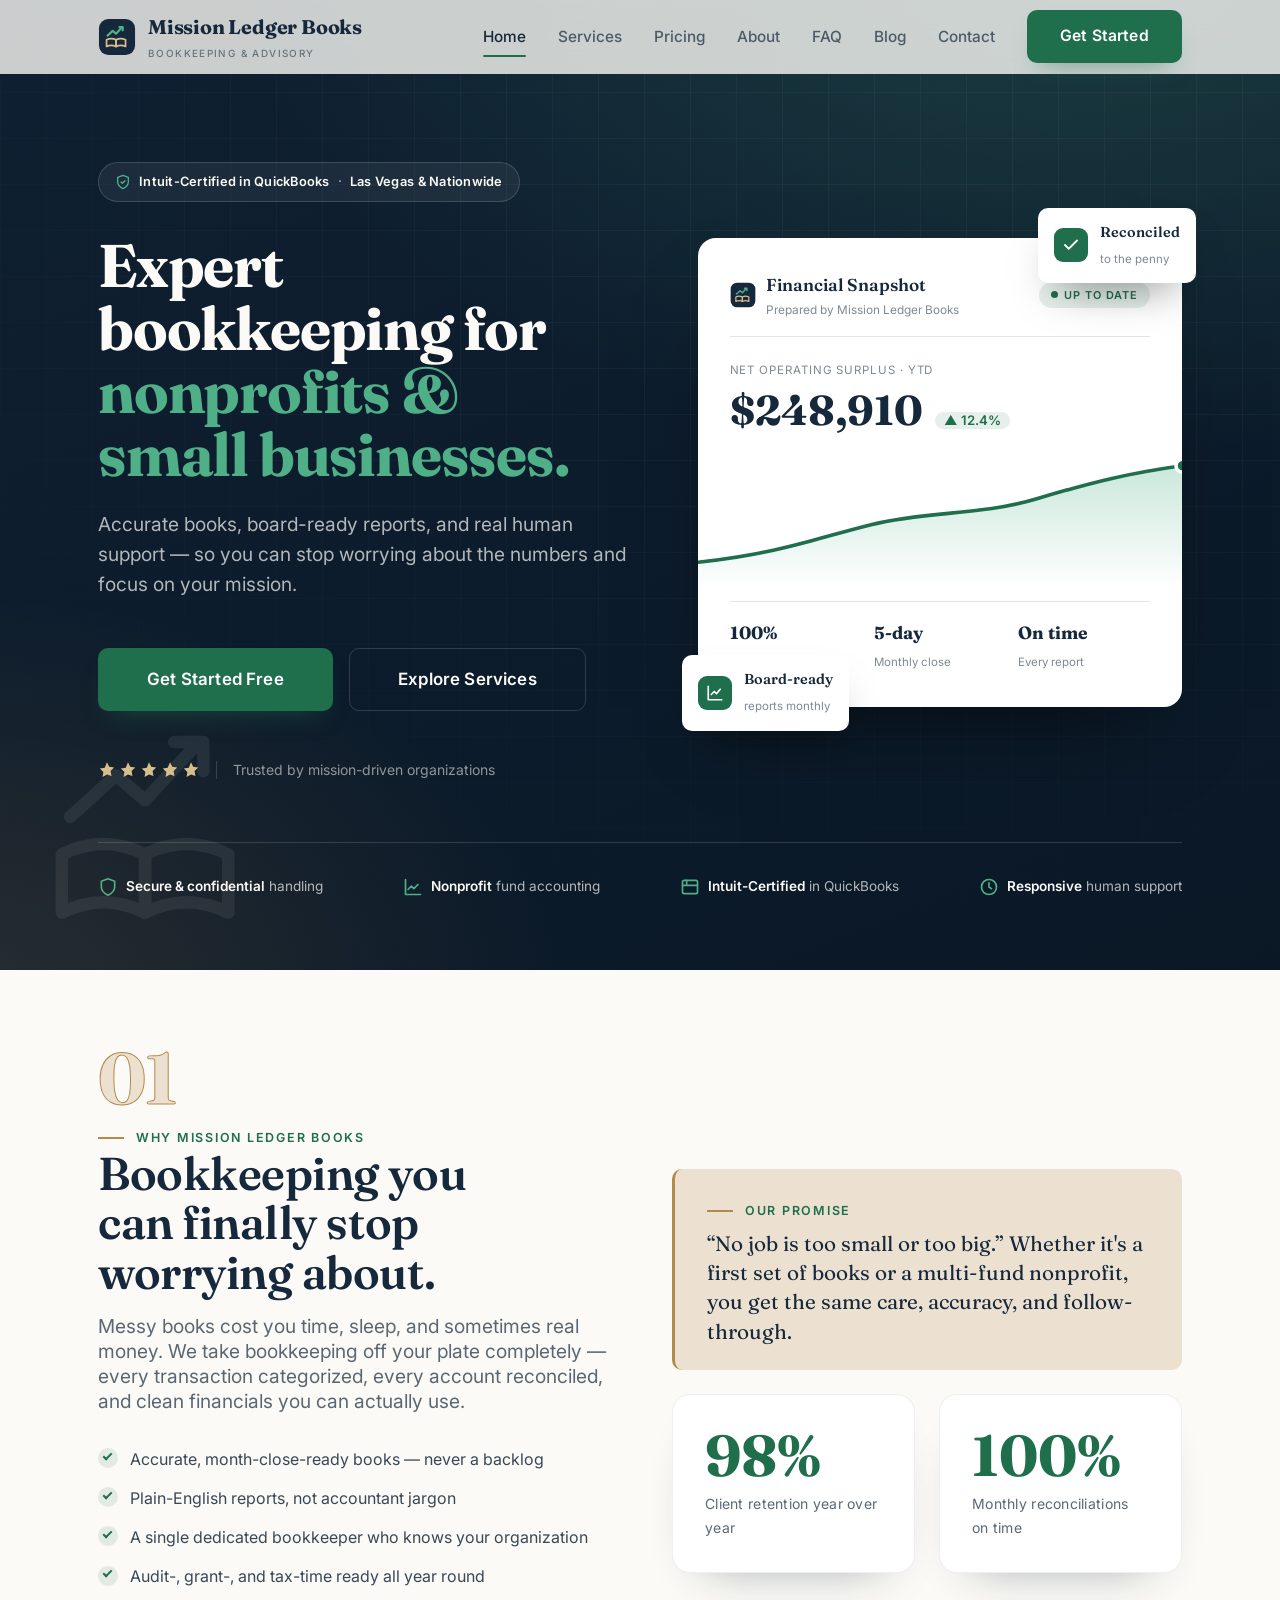
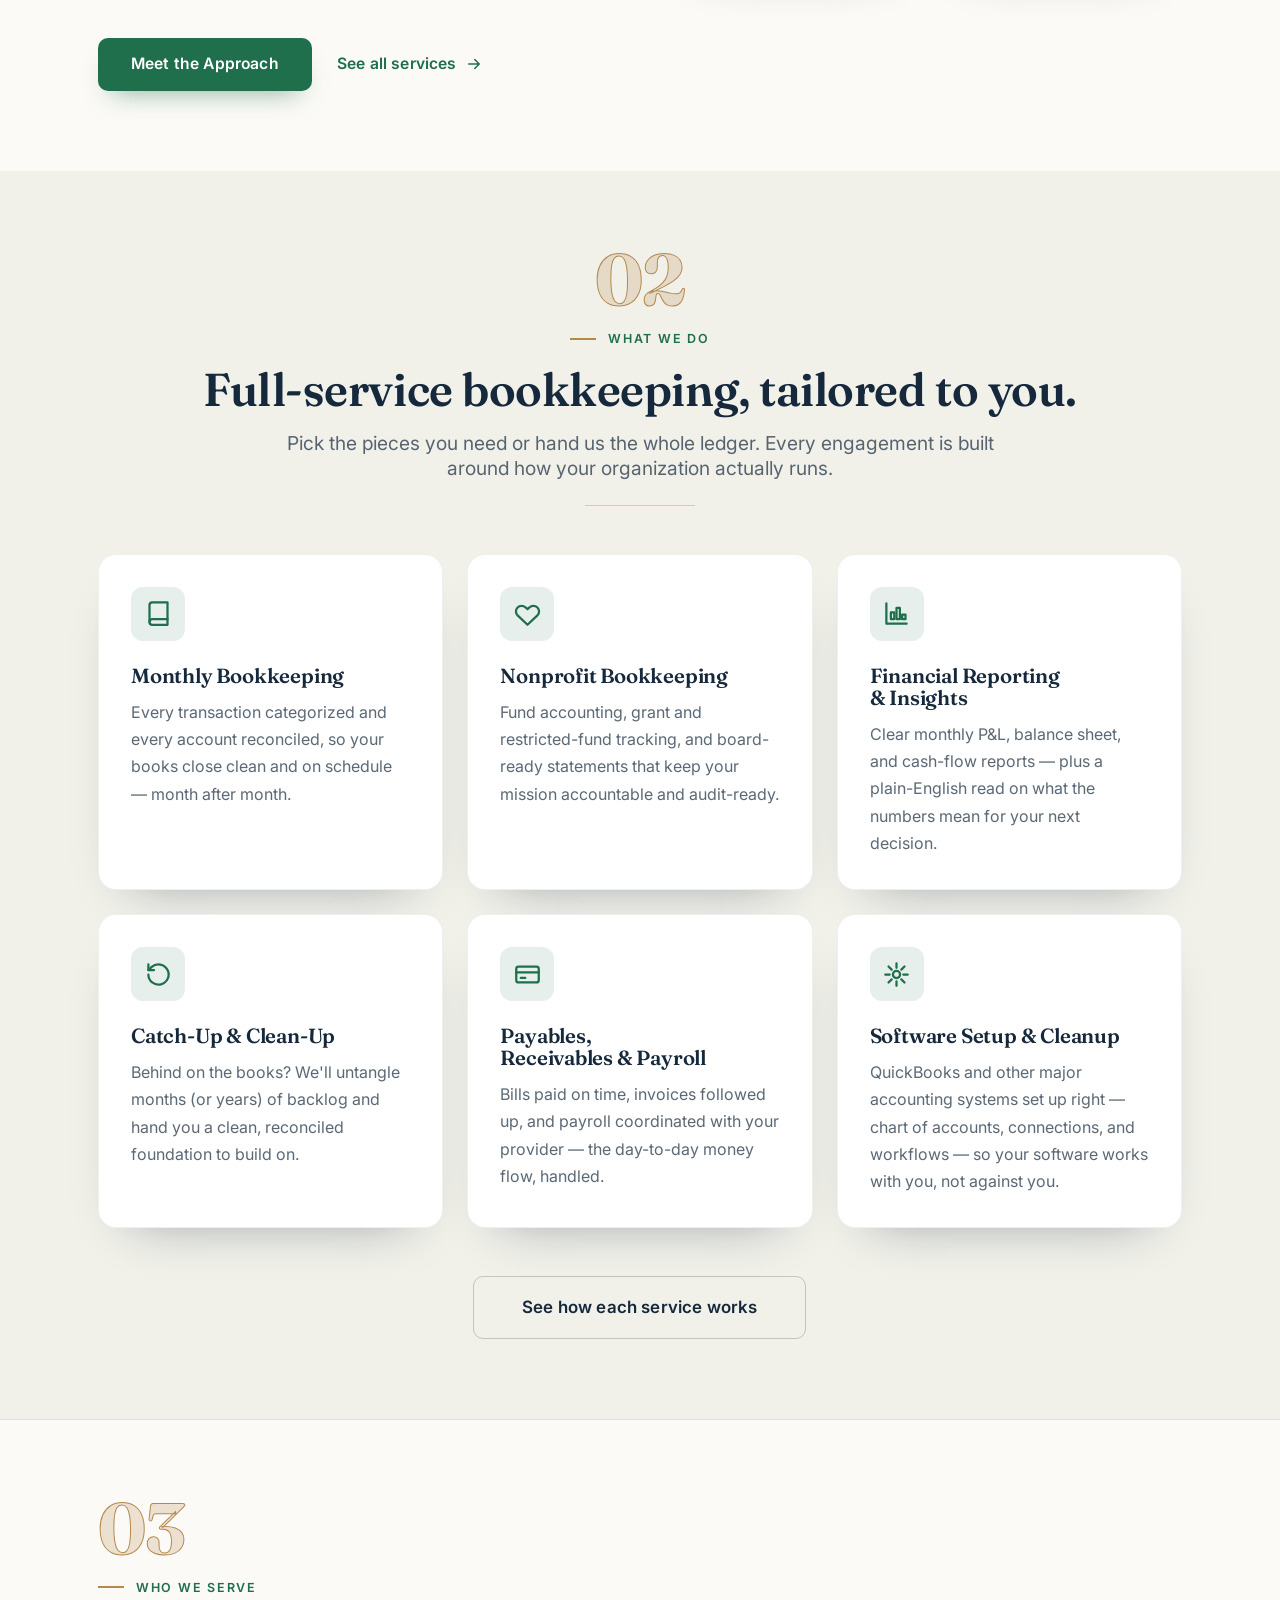
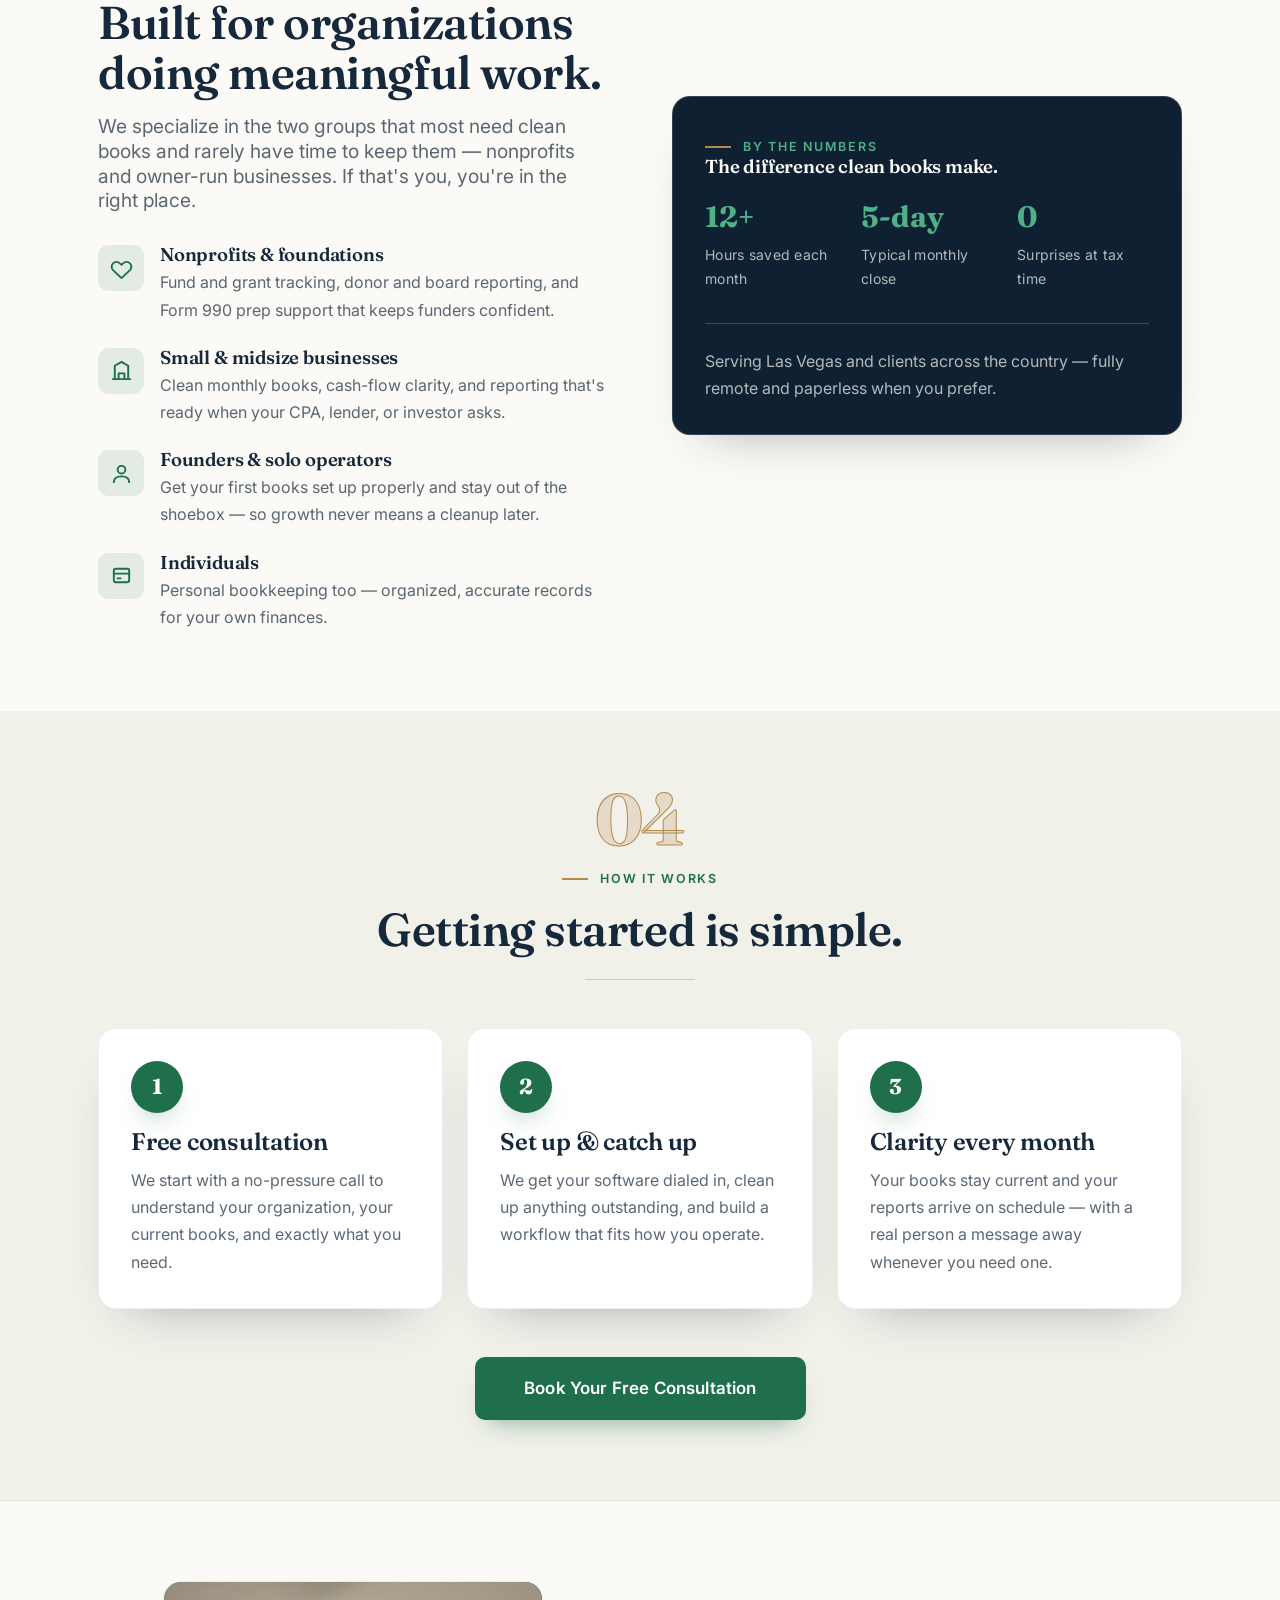
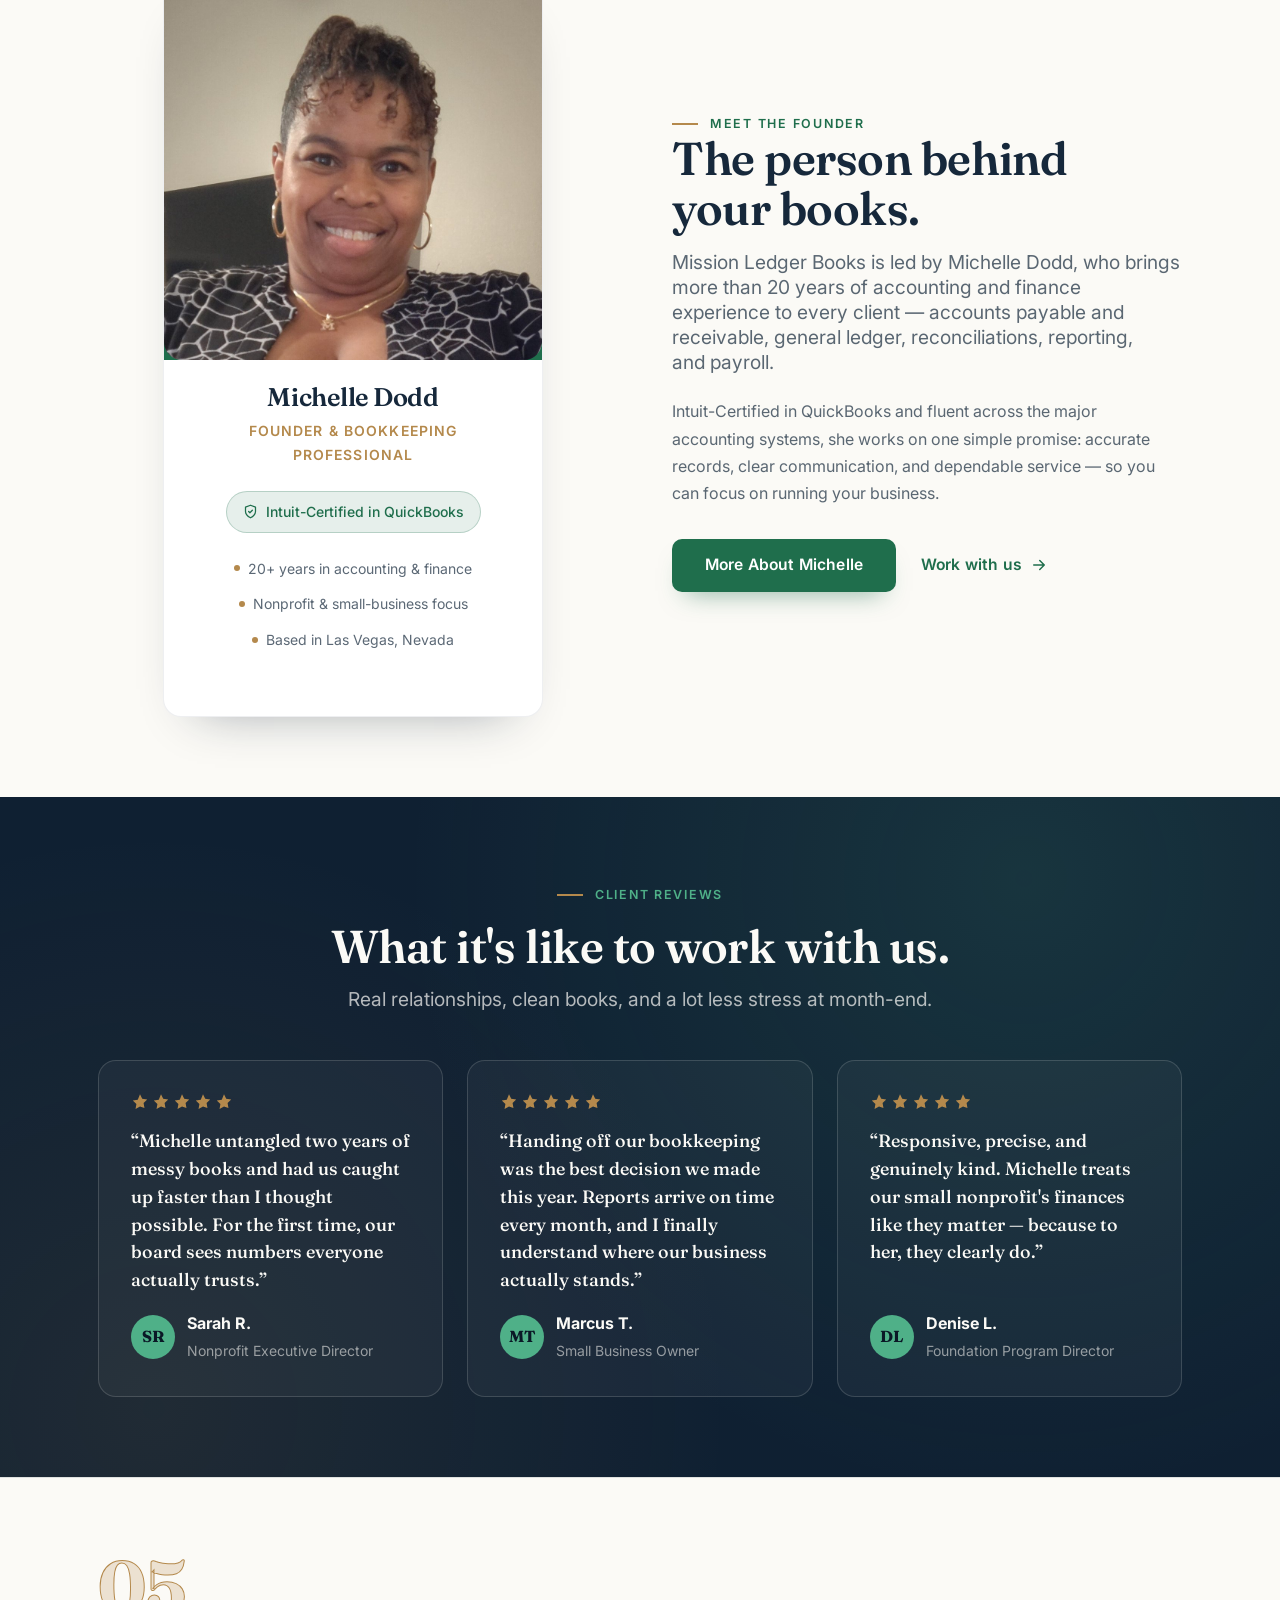
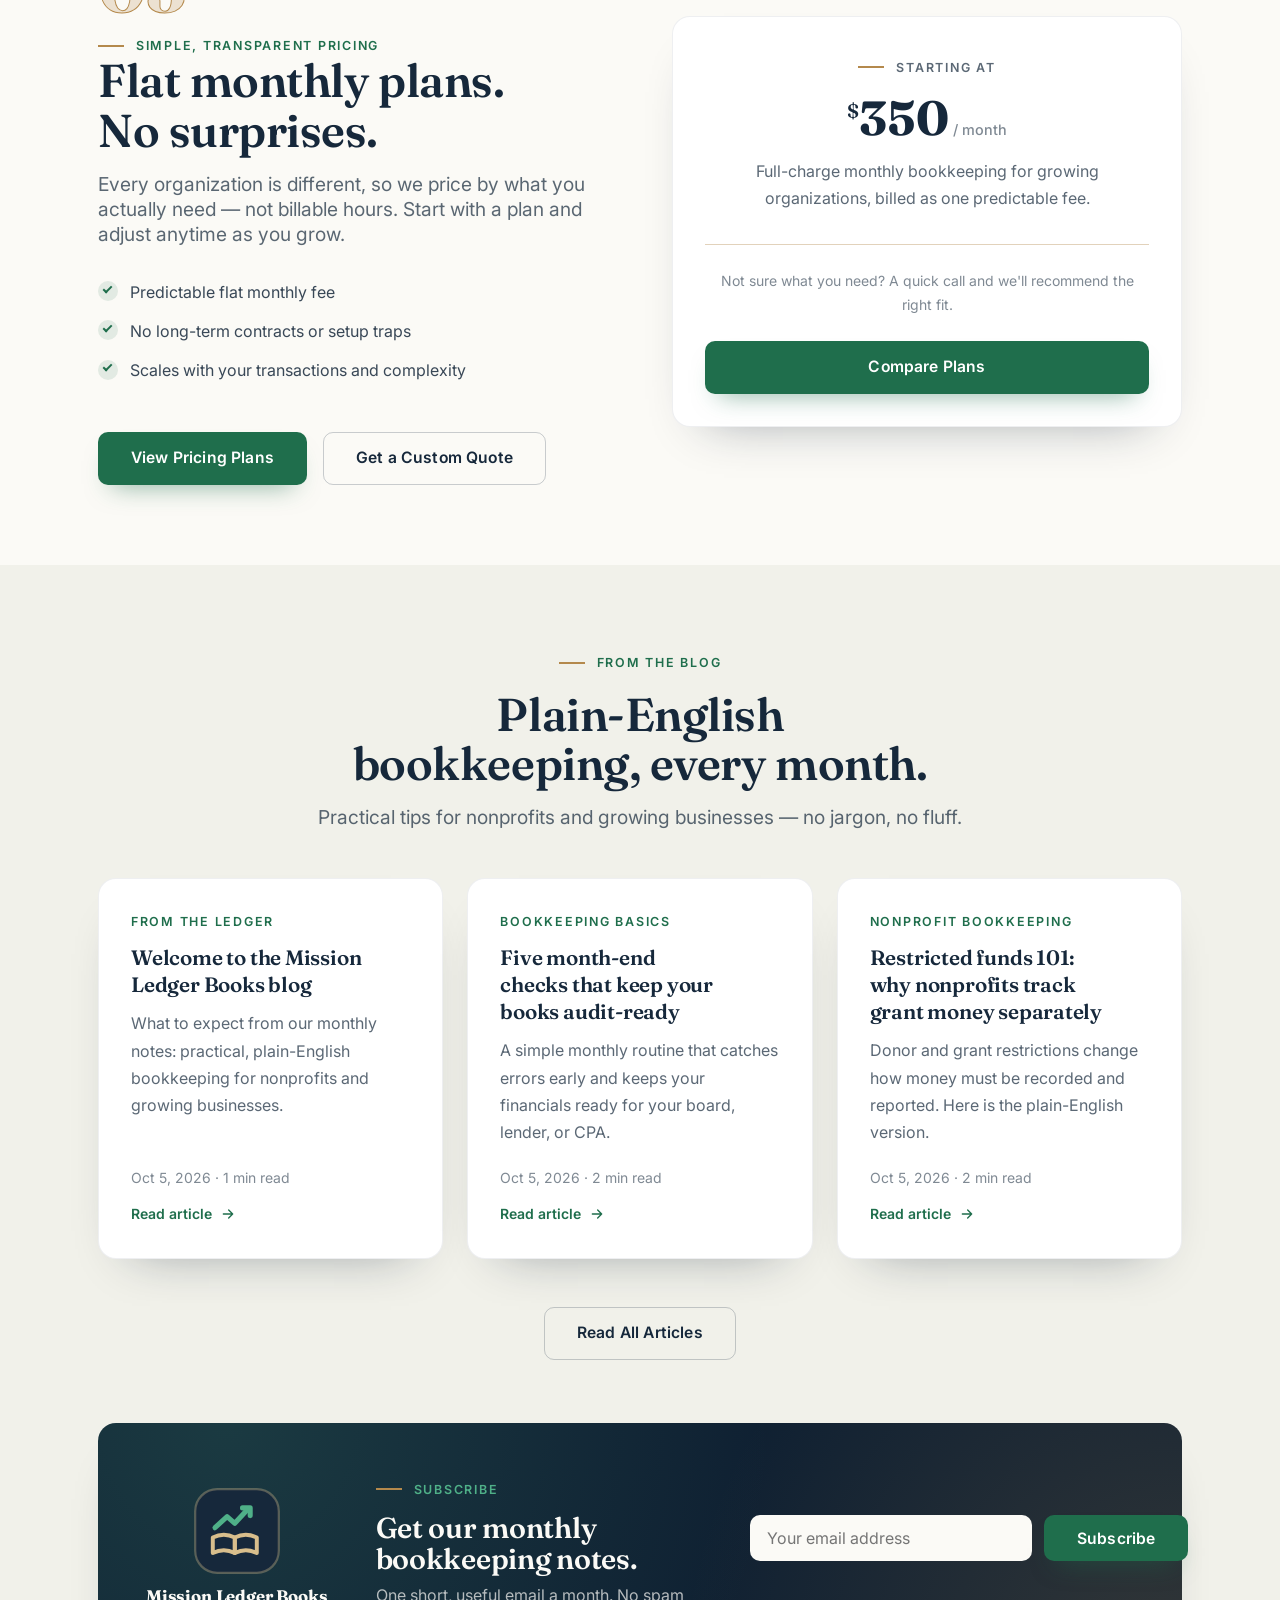
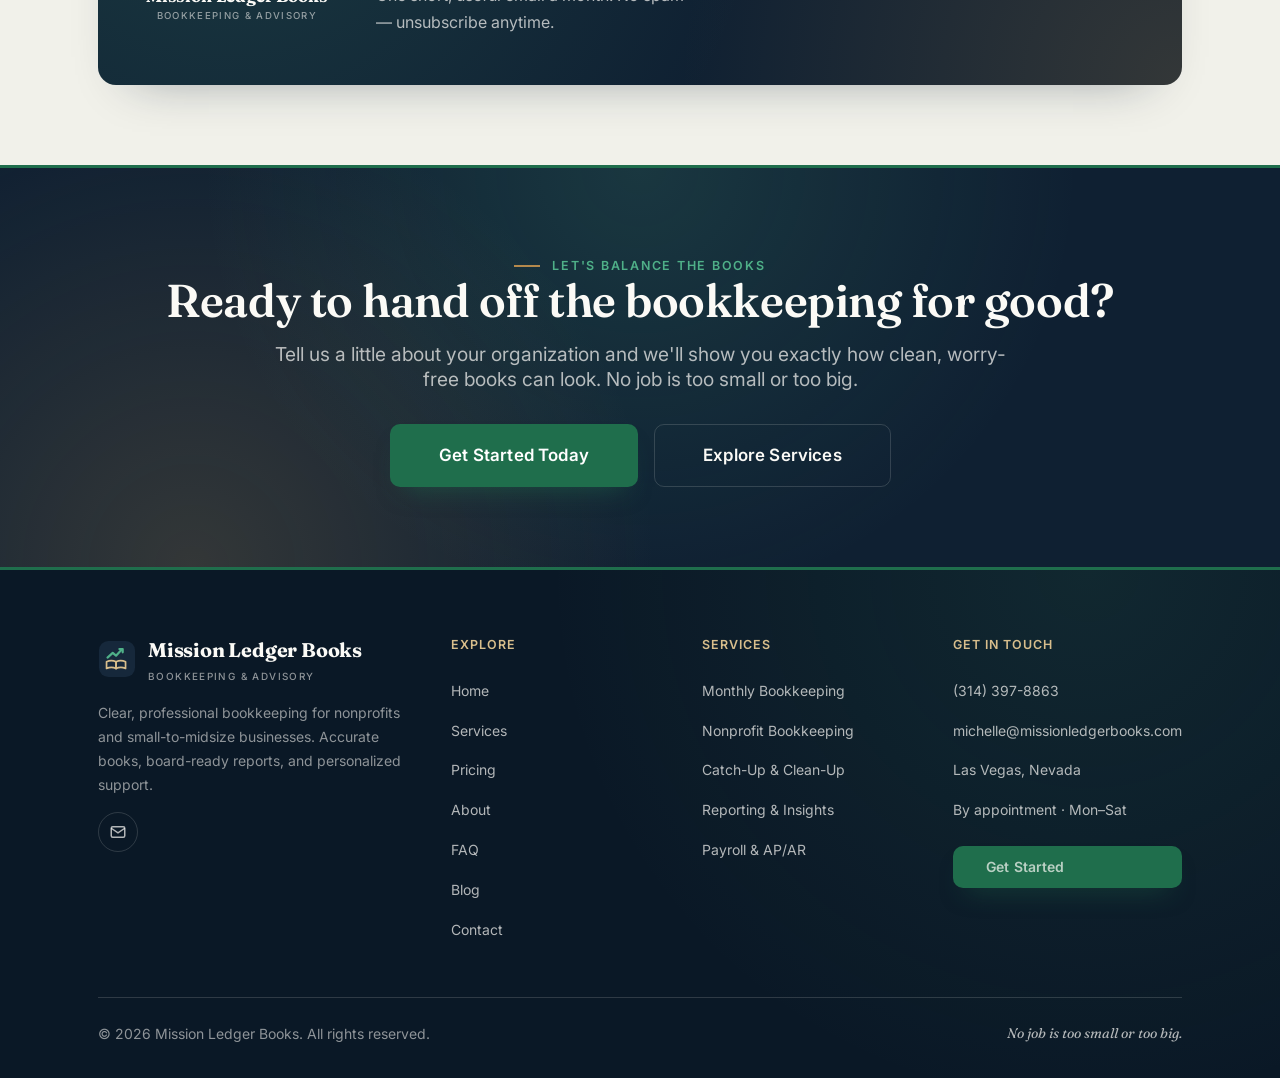
==== commit fe49e406: "Add Michelle's photo, replace contact form with contact card, pre-launch sweep - Founder photo: Apri" ====
--- a/index.html
+++ b/index.html
@@ -4,7 +4,7 @@
   <meta charset="UTF-8">
   <meta name="viewport" content="width=device-width, initial-scale=1.0">
   <title>Mission Ledger Books — Bookkeeping for Nonprofits &amp; Small Business</title>
-  <meta name="description" content="Mission Ledger Books provides clear, reliable bookkeeping for nonprofits and small-to-midsize businesses. Accurate books, monthly reports, and personalized support. Las Vegas based, serving clients nationwide. No job too small or too big.">
+  <meta name="description" content="Mission Ledger Books provides clear, reliable bookkeeping for nonprofits and small-to-midsize businesses. Accurate books, monthly reports, and personalized support, plus personal bookkeeping. Las Vegas based, serving clients nationwide. No job too small or too big.">
   <link rel="canonical" href="https://missionledgerbooks.com/">
 
   <!-- Open Graph / social -->
@@ -29,7 +29,7 @@
   <link rel="preconnect" href="https://fonts.gstatic.com" crossorigin>
   <link href="https://fonts.googleapis.com/css2?family=Fraunces:ital,opsz,wght@0,9..144,400;0,9..144,500;0,9..144,600;0,9..144,700;1,9..144,500;1,9..144,600&family=Inter:wght@400;500;600;700&display=swap" rel="stylesheet">
 
-  <link rel="stylesheet" href="assets/css/styles.css?v=11">
+  <link rel="stylesheet" href="assets/css/styles.css?v=12">
 
   <!-- Structured data: helps search engines list this as a local accounting service -->
   <script type="application/ld+json">
@@ -40,7 +40,7 @@
     "description": "Clear, professional bookkeeping for nonprofits and small-to-midsize businesses. Accurate books, board-ready reports, and personalized support.",
     "url": "https://missionledgerbooks.com",
     "telephone": "+1-314-397-8863",
-    "email": "hello@missionledgerbooks.com",
+    "email": "michelle@missionledgerbooks.com",
     "image": "https://missionledgerbooks.com/assets/img/og-cover.png",
     "priceRange": "$$",
     "slogan": "No job is too small or too big.",
@@ -61,7 +61,7 @@
     ],
     "openingHoursSpecification": {
       "@type": "OpeningHoursSpecification",
-      "dayOfWeek": ["Monday", "Tuesday", "Wednesday", "Thursday", "Friday"],
+      "dayOfWeek": ["Monday", "Tuesday", "Wednesday", "Thursday", "Friday", "Saturday"],
       "description": "By appointment"
     },
     "knowsAbout": ["Bookkeeping", "Nonprofit fund accounting", "Financial reporting", "QuickBooks", "Account reconciliation", "Accounts payable and receivable", "Payroll"]
@@ -410,6 +410,15 @@
                   <p>Get your first books set up properly and stay out of the shoebox — so growth never means a cleanup later.</p>
                 </div>
               </div>
+              <div class="feature-item">
+                <span class="ic" aria-hidden="true">
+                  <svg viewBox="0 0 24 24" fill="none" stroke="currentColor" stroke-width="2" stroke-linecap="round" stroke-linejoin="round"><path d="M4 7a2 2 0 0 1 2-2h12a2 2 0 0 1 2 2v10a2 2 0 0 1-2 2H6a2 2 0 0 1-2-2z"/><path d="M4 10h16M8 15h3"/></svg>
+                </span>
+                <div>
+                  <h3>Individuals</h3>
+                  <p>Personal bookkeeping too &mdash; organized, accurate records for your own finances.</p>
+                </div>
+              </div>
             </div>
           </div>
 
@@ -675,7 +684,6 @@
             <input type="hidden" name="access_key" value="YOUR_WEB3FORMS_ACCESS_KEY">
             <input type="hidden" name="subject" value="New newsletter signup — Mission Ledger Books">
             <input type="hidden" name="from_name" value="Mission Ledger Books Website">
-            <input type="hidden" name="redirect" value="https://missionledgerbooks.com/thank-you.html">
             <div class="form__gotcha" aria-hidden="true">
               <label for="botcheck-sub">Leave this field empty</label>
               <input type="checkbox" id="botcheck-sub" name="botcheck" tabindex="-1" autocomplete="off">
@@ -732,14 +740,14 @@
           </a>
           <p>Clear, professional bookkeeping for nonprofits and small-to-midsize businesses. Accurate books, board-ready reports, and personalized support.</p>
           <div class="footer-social">
-            <a href="mailto:hello@missionledgerbooks.com" aria-label="Email Mission Ledger Books">
+            <a href="mailto:michelle@missionledgerbooks.com" aria-label="Email Mission Ledger Books">
               <svg viewBox="0 0 24 24" fill="none" stroke="currentColor" stroke-width="2" aria-hidden="true"><rect x="3" y="5" width="18" height="14" rx="2"/><path d="M3 7l9 6 9-6"/></svg>
             </a>
           </div>
         </div>
 
         <div class="footer-col">
-          <h4>Explore</h4>
+          <p class="footer-title">Explore</p>
           <a href="index.html">Home</a>
           <a href="services.html">Services</a>
           <a href="pricing.html">Pricing</a>
@@ -750,7 +758,7 @@
         </div>
 
         <div class="footer-col">
-          <h4>Services</h4>
+          <p class="footer-title">Services</p>
           <a href="services.html">Monthly Bookkeeping</a>
           <a href="services.html">Nonprofit Bookkeeping</a>
           <a href="services.html">Catch-Up &amp; Clean-Up</a>
@@ -759,11 +767,11 @@
         </div>
 
         <div class="footer-col">
-          <h4>Get In Touch</h4>
+          <p class="footer-title">Get In Touch</p>
           <a href="tel:+13143978863">(314) 397-8863</a>
-          <a href="mailto:hello@missionledgerbooks.com">hello@missionledgerbooks.com</a>
+          <a href="mailto:michelle@missionledgerbooks.com">michelle@missionledgerbooks.com</a>
           <p>Las Vegas, Nevada</p>
-          <p>By appointment · Mon–Fri</p>
+          <p>By appointment · Mon–Sat</p>
           <a class="btn btn--primary mt-4" href="contact.html">Get Started</a>
         </div>
       </div>
@@ -775,6 +783,6 @@
     </div>
   </footer>
 
-  <script src="assets/js/main.js?v=11"></script>
+  <script src="assets/js/main.js?v=12"></script>
 </body>
 </html>
--- a/assets/css/styles.css
+++ b/assets/css/styles.css
@@ -498,13 +498,14 @@
   max-width: 34ch;
   font-size: var(--fs-small);
 }
-.footer-col h4 {
+.footer-col .footer-title {
   font-family: var(--font-body);
   font-weight: var(--fw-semi);
   text-transform: uppercase;
   font-size: 0.78rem;
   letter-spacing: var(--ls-wide);
   color: var(--gold-soft);
+  padding: 0;
   margin-bottom: var(--space-4);
 }
 .footer-col a, .footer-col p {
@@ -1176,31 +1177,38 @@
 .contact-list .label { font-size: 0.76rem; text-transform: uppercase; letter-spacing: var(--ls-wide); color: var(--ink-55); }
 .contact-list a, .contact-list .val { font-weight: var(--fw-medium); color: var(--ink); }
 .contact-list a:hover { color: var(--green); }
-
-/* ------------------------------------------------------------------
-   19. FORMS
-   ------------------------------------------------------------------ */
-.form { display: grid; gap: var(--space-5); }
-.form__grid { display: grid; grid-template-columns: 1fr 1fr; gap: var(--space-5); }
-@media (max-width: 560px) { .form__grid { grid-template-columns: 1fr; } }
-.form__field { display: grid; gap: var(--space-2); }
-.form__label {
-  font-weight: var(--fw-semi); font-size: var(--fs-small); color: var(--ink-85);
-}
-.form__label .req { color: var(--gold); margin-left: 2px; }
-.form input, .form select, .form textarea {
-  width: 100%; font-family: var(--font-body); font-size: var(--fs-body);
-  line-height: var(--lh-snug); color: var(--ink);
-  background: var(--paper); border: 1px solid var(--ink-25);
-  border-radius: var(--radius); padding: var(--space-3) var(--space-4);
-  transition: border-color var(--dur) var(--ease), box-shadow var(--dur) var(--ease);
-}
-.form textarea { min-height: 9rem; resize: vertical; }
-.form input::placeholder, .form textarea::placeholder { color: var(--ink-40); }
-.form input:focus, .form select:focus, .form textarea:focus {
-  outline: none; border-color: var(--green); box-shadow: 0 0 0 3px var(--green-15);
-}
-.form__note { font-size: var(--fs-small); color: var(--ink-55); }
+.contact-list a { overflow-wrap: anywhere; }
+
+/* Contact page card (Michelle's direct details) */
+.contact-card { padding: var(--space-7); }
+.contact-card:hover { transform: none; }   /* a form-like card shouldn't float on hover */
+.contact-card__head { display: flex; align-items: center; gap: var(--space-5); margin-bottom: var(--space-6); }
+.contact-card__head .eyebrow { margin-bottom: 0; }
+.contact-card__head .founder-role { margin-bottom: 0; }
+.contact-card__photo {
+  width: 104px; height: 104px; flex: none;
+  border-radius: 50%; object-fit: cover; object-position: 50% 30%;
+  border: 3px solid var(--paper-2); box-shadow: 0 0 0 2px var(--gold-35), var(--shadow-soft);
+}
+.contact-card__list { grid-template-columns: repeat(2, 1fr); gap: var(--space-5) var(--space-6); }
+.contact-card__list li:first-child { grid-column: 1 / -1; }   /* the email gets a full row so it never wraps */
+.contact-card__actions { margin-top: var(--space-7); }
+@media (max-width: 620px) {
+  .contact-card { padding: var(--space-6) var(--space-4); }
+  .contact-card__head { flex-direction: column; text-align: center; }
+  .contact-card__head .eyebrow { justify-content: center; }
+  .contact-card__list { grid-template-columns: 1fr; }
+  .contact-card__list a[href^="mailto"] { font-size: 0.92rem; }   /* keep the full address on one line */
+  .contact-card__actions { flex-direction: column; align-items: stretch; }
+  .contact-card__actions .btn { width: 100%; }
+}
+@media (max-width: 380px) {
+  .contact-card__list a[href^="mailto"] { font-size: 0.8rem; }
+}
+
+/* ------------------------------------------------------------------
+   19. FORM HELPERS  (the Subscribe box is the only form on the site)
+   ------------------------------------------------------------------ */
 .form__gotcha { position: absolute; left: -9999px; width: 1px; height: 1px; overflow: hidden; }
 
 /* ------------------------------------------------------------------
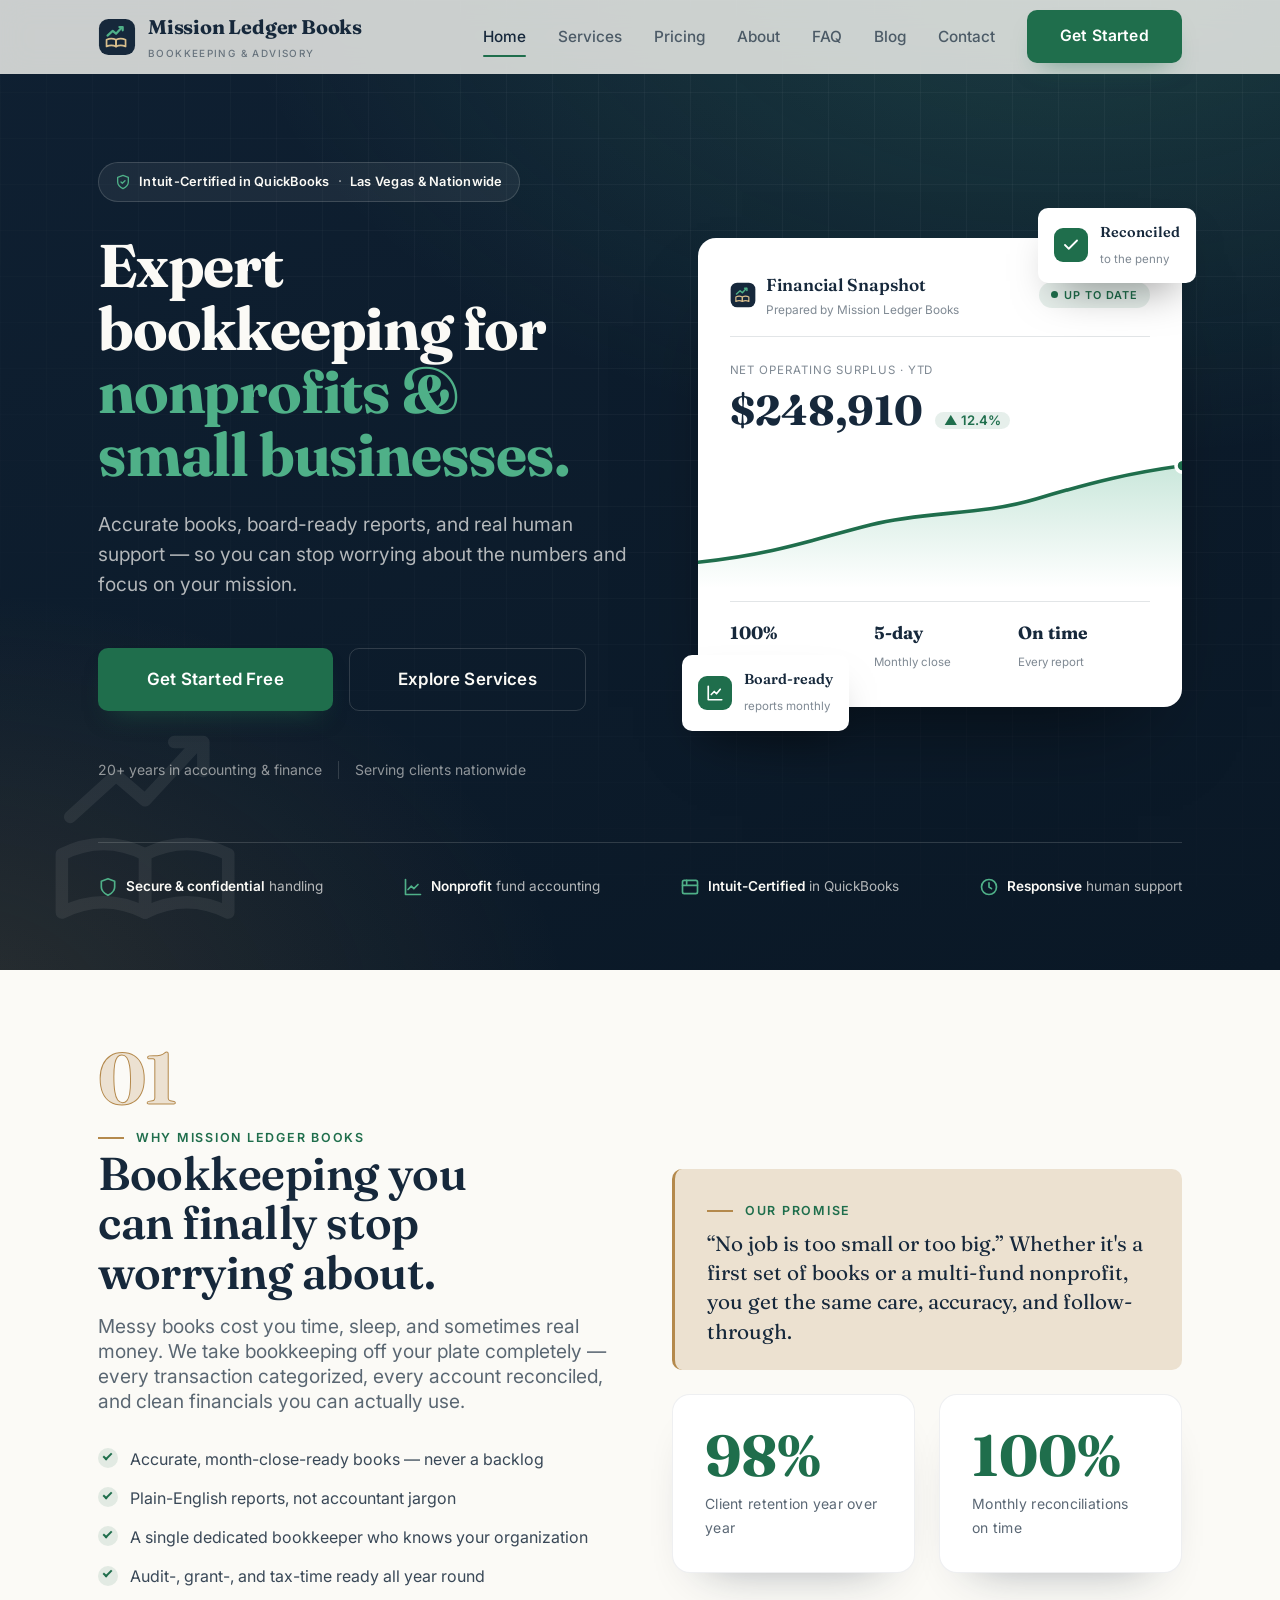
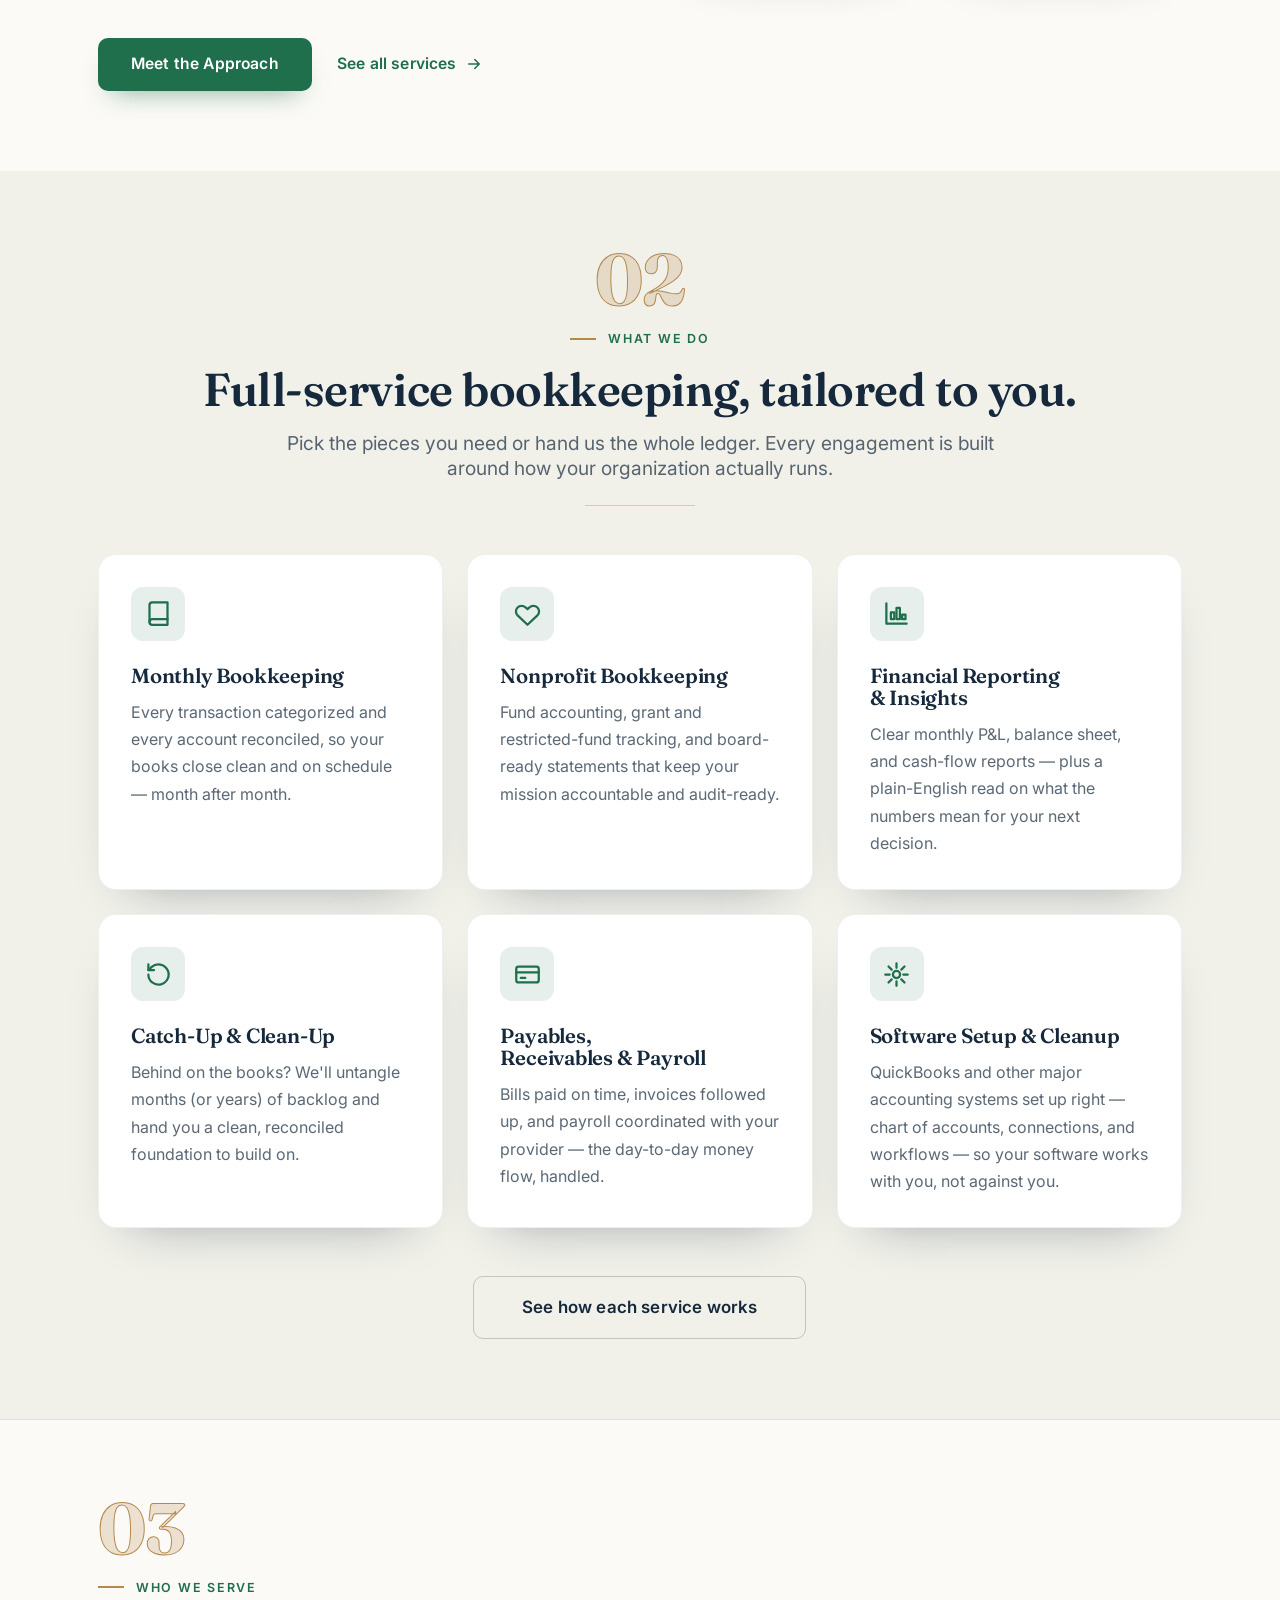
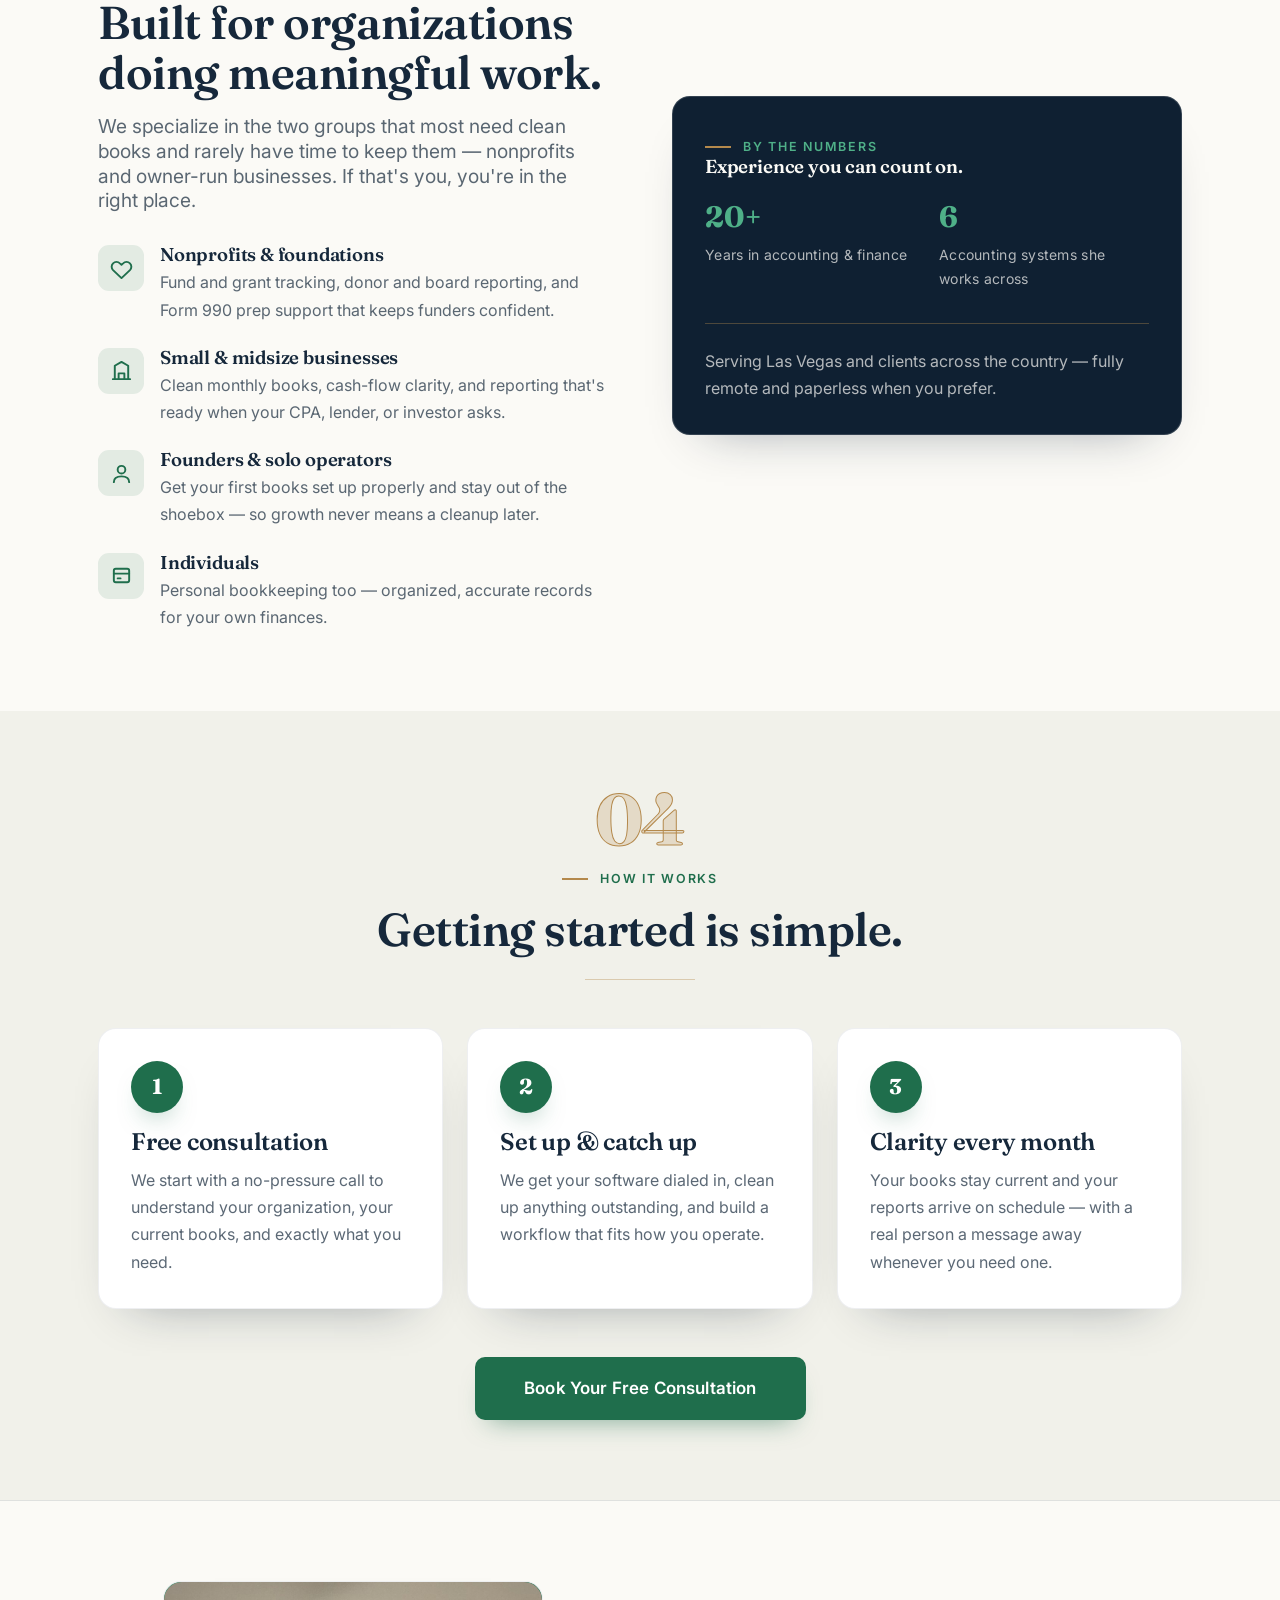
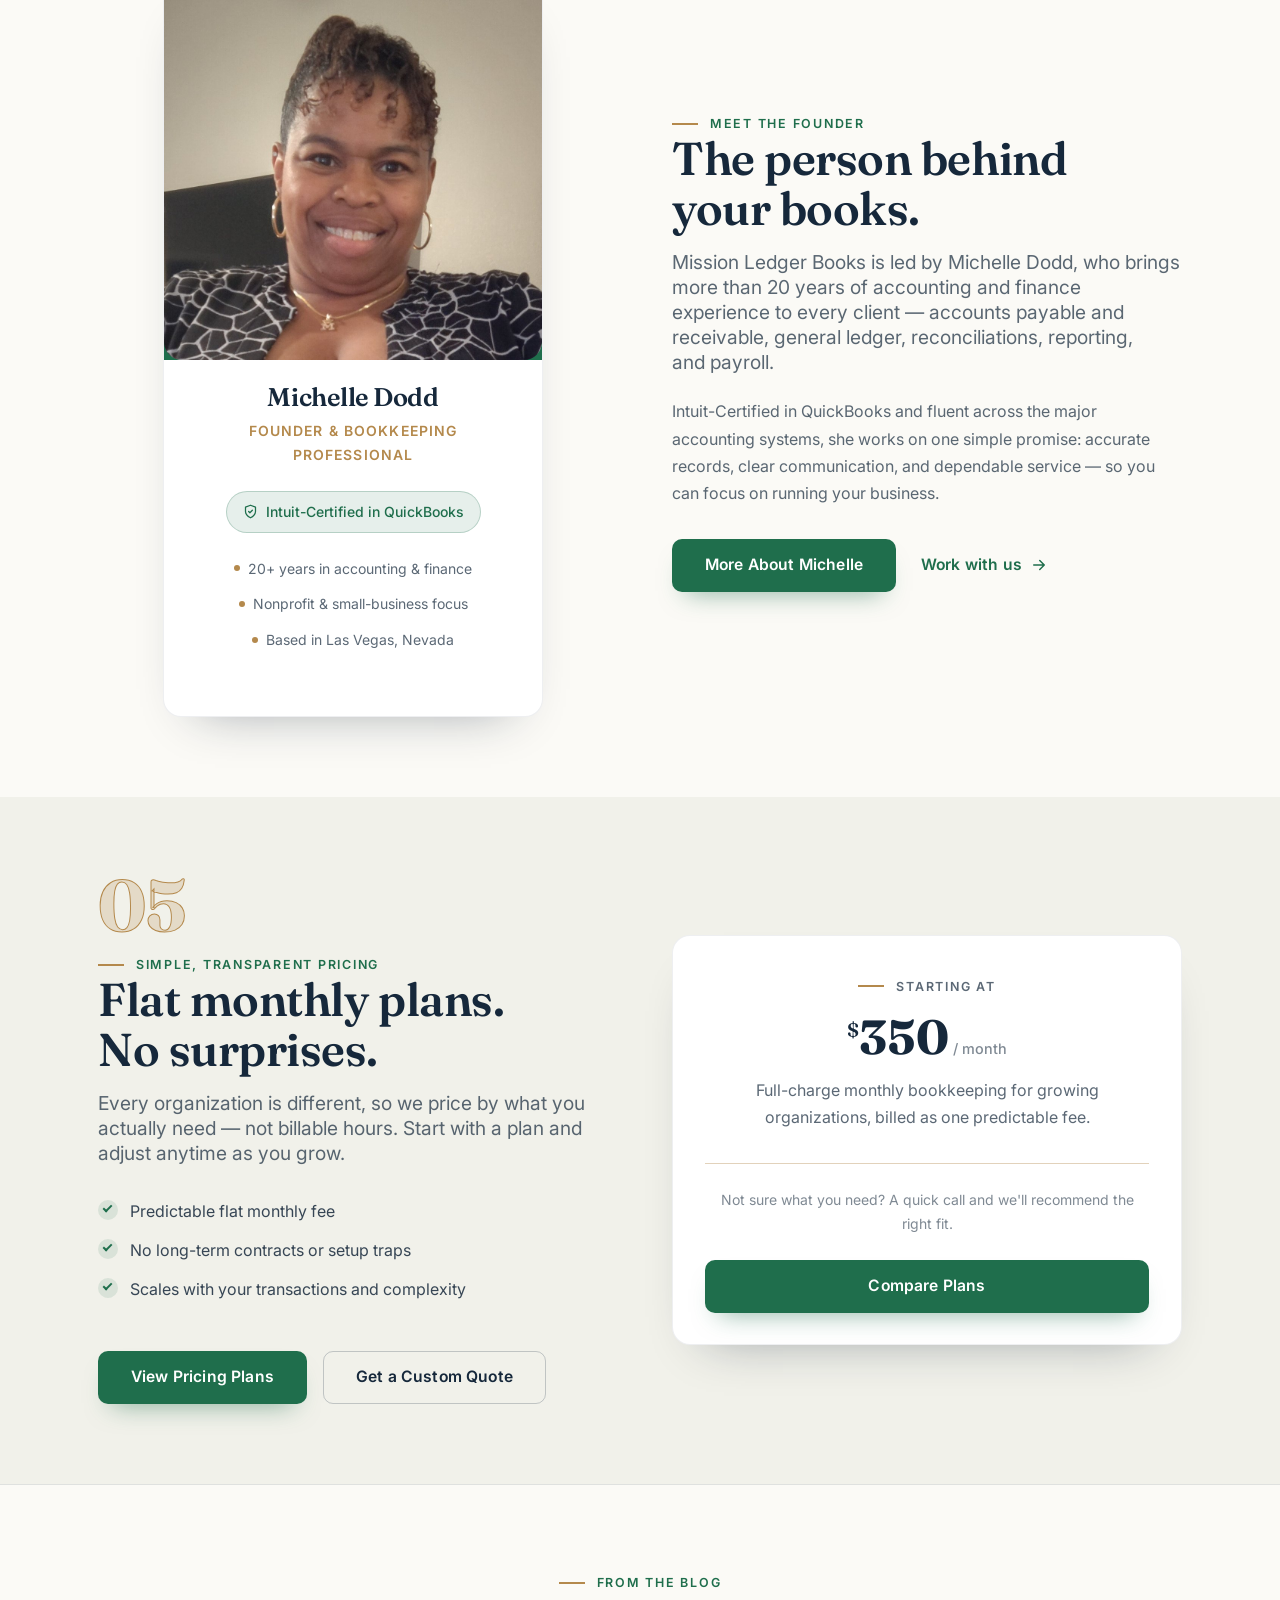
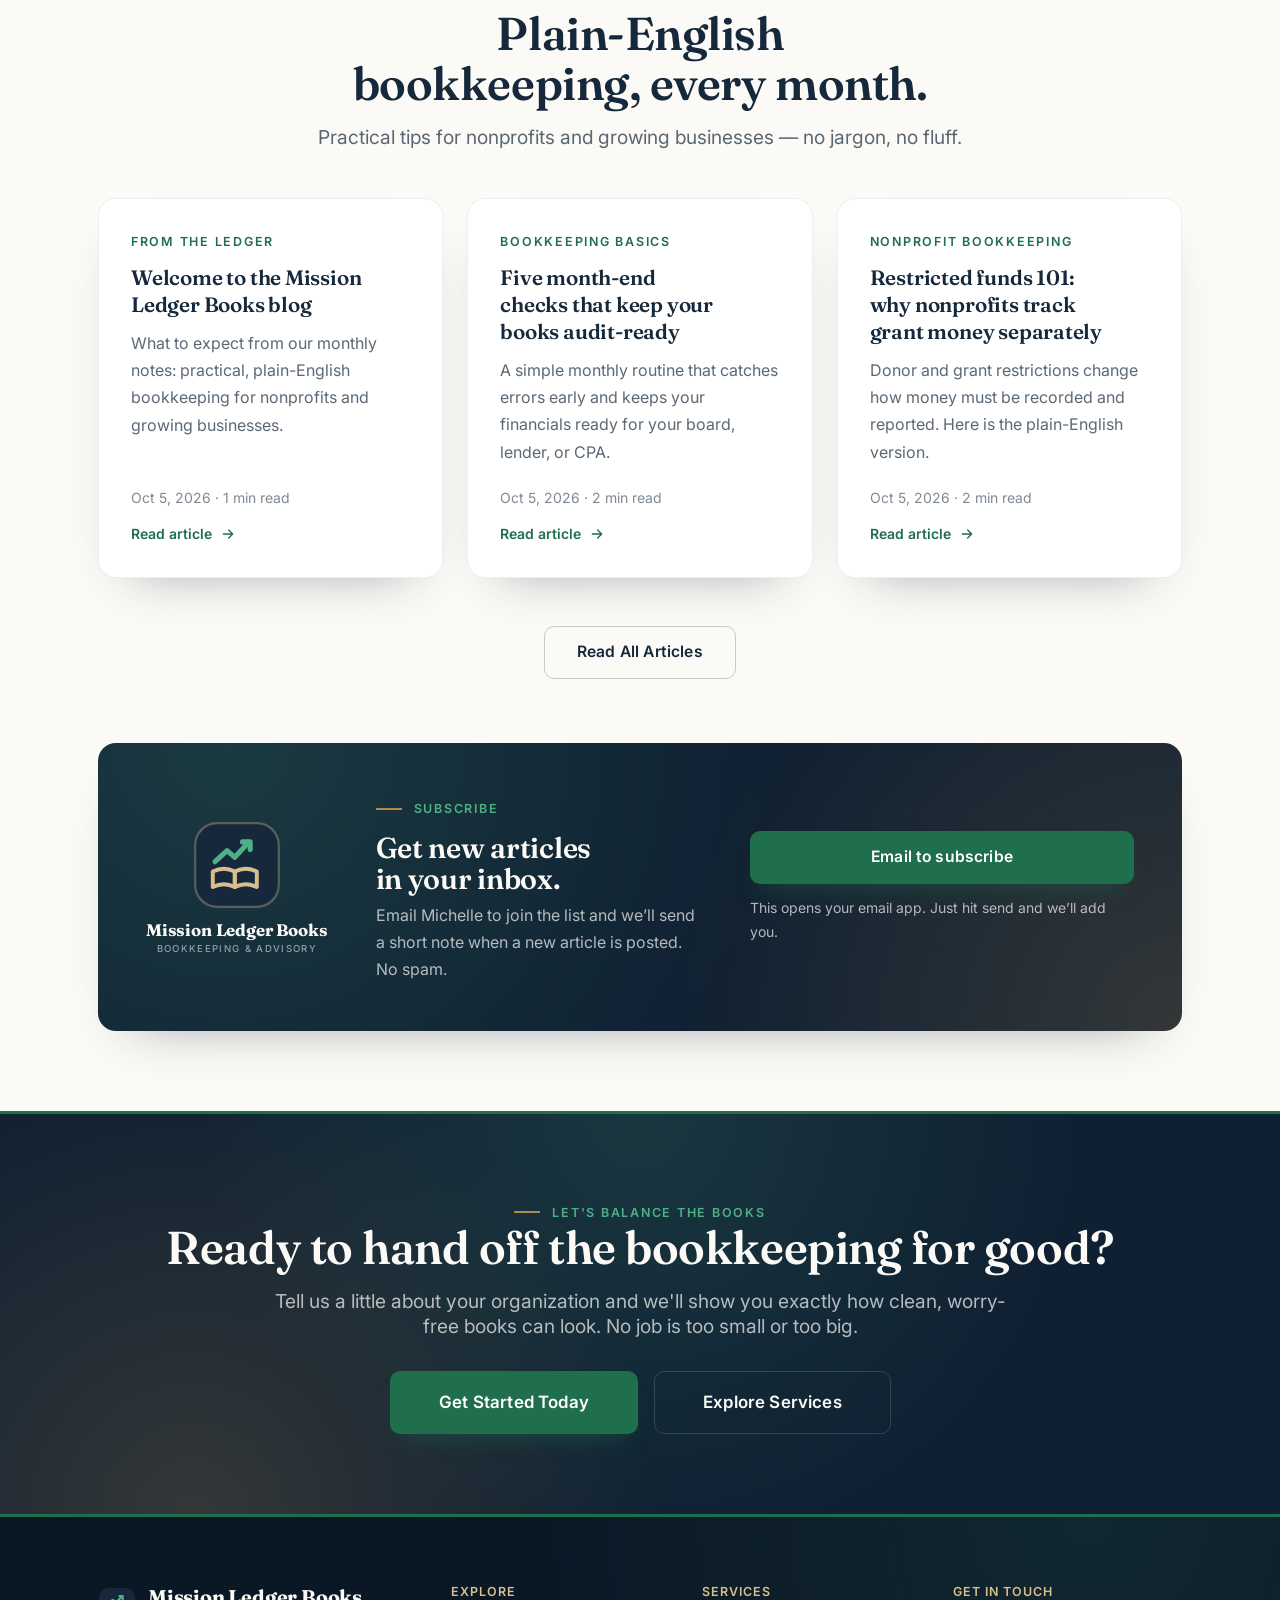
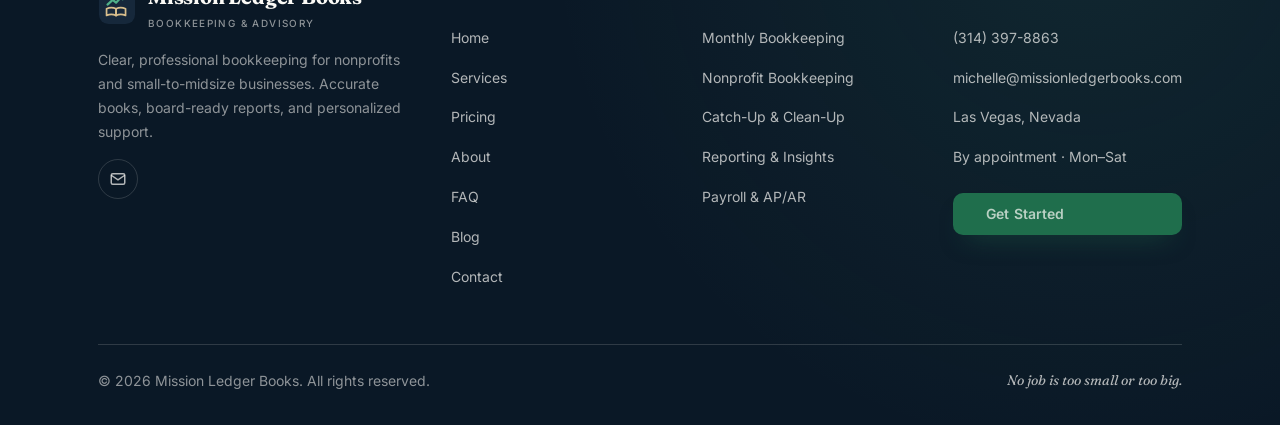
==== commit 8a4d4810: "Go-live fixes: remove placeholder reviews, fix stats, working Subscribe, canonical URLs - Removed th" ====
--- a/index.html
+++ b/index.html
@@ -139,15 +139,9 @@
               <a class="btn btn--outline btn--lg" href="services.html">Explore Services</a>
             </div>
             <div class="hero__proof">
-              <span class="stars" role="img" aria-label="5 out of 5 stars">
-                <svg viewBox="0 0 20 20" aria-hidden="true"><path d="M10 1.5l2.47 5 5.53.8-4 3.9.94 5.5L10 14.9l-4.94 2.8.94-5.5-4-3.9 5.53-.8z"/></svg>
-                <svg viewBox="0 0 20 20" aria-hidden="true"><path d="M10 1.5l2.47 5 5.53.8-4 3.9.94 5.5L10 14.9l-4.94 2.8.94-5.5-4-3.9 5.53-.8z"/></svg>
-                <svg viewBox="0 0 20 20" aria-hidden="true"><path d="M10 1.5l2.47 5 5.53.8-4 3.9.94 5.5L10 14.9l-4.94 2.8.94-5.5-4-3.9 5.53-.8z"/></svg>
-                <svg viewBox="0 0 20 20" aria-hidden="true"><path d="M10 1.5l2.47 5 5.53.8-4 3.9.94 5.5L10 14.9l-4.94 2.8.94-5.5-4-3.9 5.53-.8z"/></svg>
-                <svg viewBox="0 0 20 20" aria-hidden="true"><path d="M10 1.5l2.47 5 5.53.8-4 3.9.94 5.5L10 14.9l-4.94 2.8.94-5.5-4-3.9 5.53-.8z"/></svg>
-              </span>
+              <span>20+ years in accounting &amp; finance</span>
               <span class="divider" aria-hidden="true"></span>
-              <span>Trusted by mission-driven organizations</span>
+              <span>Serving clients nationwide</span>
             </div>
           </div>
 
@@ -425,19 +419,15 @@
           <div class="split__media reveal" data-delay="1">
             <div class="card" style="background: var(--navy-deep); border-color: var(--paper-14); color: var(--paper);">
               <p class="eyebrow" style="color: var(--green-bright);">By the Numbers</p>
-              <h3 style="color: var(--paper); margin-bottom: var(--space-5);">The difference clean books make.</h3>
-              <div class="stats stats--3 stats--inline" style="text-align:left; gap: var(--space-5);">
+              <h3 style="color: var(--paper); margin-bottom: var(--space-5);">Experience you can count on.</h3>
+              <div class="stats stats--inline" style="text-align:left; gap: var(--space-5); grid-template-columns: repeat(2, 1fr);">
                 <div>
-                  <div class="stat__num" style="color: var(--green-bright);" data-count="12" data-prefix="" data-suffix="+">12+</div>
-                  <div class="stat__label" style="color: var(--paper-70);">Hours saved each month</div>
+                  <div class="stat__num" style="color: var(--green-bright);" data-count="20" data-suffix="+">20+</div>
+                  <div class="stat__label" style="color: var(--paper-70);">Years in accounting &amp; finance</div>
                 </div>
                 <div>
-                  <div class="stat__num" style="color: var(--green-bright);" data-count="5" data-suffix="-day">5-day</div>
-                  <div class="stat__label" style="color: var(--paper-70);">Typical monthly close</div>
-                </div>
-                <div>
-                  <div class="stat__num" style="color: var(--green-bright);" data-count="0" data-suffix="">0</div>
-                  <div class="stat__label" style="color: var(--paper-70);">Surprises at tax time</div>
+                  <div class="stat__num" style="color: var(--green-bright);" data-count="6">6</div>
+                  <div class="stat__label" style="color: var(--paper-70);">Accounting systems she works across</div>
                 </div>
               </div>
               <hr class="rule-line" aria-hidden="true" style="margin-top: var(--space-6);">
@@ -538,71 +528,9 @@
     </section>
 
     <!-- ================================================================
-         7. REVIEWS  (navy drama section)
-         ⚠ PLACEHOLDER REVIEWS — replace the three quotes and names below with
-         real client reviews before launch. Keep the same card structure.
-         ================================================================ -->
-    <section class="section section--navy" id="reviews">
-      <div class="container">
-        <div class="section-head center reveal">
-          <p class="eyebrow" style="justify-content:center;">Client Reviews</p>
-          <h2 class="h2">What it's like to work with us.</h2>
-          <p class="lead mx-auto maxw-prose">Real relationships, clean books, and a lot less stress at month-end.</p>
-        </div>
-
-        <div class="grid grid--3">
-          <figure class="card card--hover review reveal">
-            <div class="stars" role="img" aria-label="5 out of 5 stars">
-              <svg viewBox="0 0 20 20" aria-hidden="true"><path d="M10 1.5l2.47 5 5.53.8-4 3.9.94 5.5L10 14.9l-4.94 2.8.94-5.5-4-3.9 5.53-.8z"/></svg>
-              <svg viewBox="0 0 20 20" aria-hidden="true"><path d="M10 1.5l2.47 5 5.53.8-4 3.9.94 5.5L10 14.9l-4.94 2.8.94-5.5-4-3.9 5.53-.8z"/></svg>
-              <svg viewBox="0 0 20 20" aria-hidden="true"><path d="M10 1.5l2.47 5 5.53.8-4 3.9.94 5.5L10 14.9l-4.94 2.8.94-5.5-4-3.9 5.53-.8z"/></svg>
-              <svg viewBox="0 0 20 20" aria-hidden="true"><path d="M10 1.5l2.47 5 5.53.8-4 3.9.94 5.5L10 14.9l-4.94 2.8.94-5.5-4-3.9 5.53-.8z"/></svg>
-              <svg viewBox="0 0 20 20" aria-hidden="true"><path d="M10 1.5l2.47 5 5.53.8-4 3.9.94 5.5L10 14.9l-4.94 2.8.94-5.5-4-3.9 5.53-.8z"/></svg>
-            </div>
-            <blockquote>“Michelle untangled two years of messy books and had us caught up faster than I thought possible. For the first time, our board sees numbers everyone actually trusts.”</blockquote>
-            <figcaption>
-              <span class="avatar" aria-hidden="true">SR</span>
-              <div><strong>Sarah R.</strong><span>Nonprofit Executive Director</span></div>
-            </figcaption>
-          </figure>
-
-          <figure class="card card--hover review reveal" data-delay="1">
-            <div class="stars" role="img" aria-label="5 out of 5 stars">
-              <svg viewBox="0 0 20 20" aria-hidden="true"><path d="M10 1.5l2.47 5 5.53.8-4 3.9.94 5.5L10 14.9l-4.94 2.8.94-5.5-4-3.9 5.53-.8z"/></svg>
-              <svg viewBox="0 0 20 20" aria-hidden="true"><path d="M10 1.5l2.47 5 5.53.8-4 3.9.94 5.5L10 14.9l-4.94 2.8.94-5.5-4-3.9 5.53-.8z"/></svg>
-              <svg viewBox="0 0 20 20" aria-hidden="true"><path d="M10 1.5l2.47 5 5.53.8-4 3.9.94 5.5L10 14.9l-4.94 2.8.94-5.5-4-3.9 5.53-.8z"/></svg>
-              <svg viewBox="0 0 20 20" aria-hidden="true"><path d="M10 1.5l2.47 5 5.53.8-4 3.9.94 5.5L10 14.9l-4.94 2.8.94-5.5-4-3.9 5.53-.8z"/></svg>
-              <svg viewBox="0 0 20 20" aria-hidden="true"><path d="M10 1.5l2.47 5 5.53.8-4 3.9.94 5.5L10 14.9l-4.94 2.8.94-5.5-4-3.9 5.53-.8z"/></svg>
-            </div>
-            <blockquote>“Handing off our bookkeeping was the best decision we made this year. Reports arrive on time every month, and I finally understand where our business actually stands.”</blockquote>
-            <figcaption>
-              <span class="avatar" aria-hidden="true">MT</span>
-              <div><strong>Marcus T.</strong><span>Small Business Owner</span></div>
-            </figcaption>
-          </figure>
-
-          <figure class="card card--hover review reveal" data-delay="2">
-            <div class="stars" role="img" aria-label="5 out of 5 stars">
-              <svg viewBox="0 0 20 20" aria-hidden="true"><path d="M10 1.5l2.47 5 5.53.8-4 3.9.94 5.5L10 14.9l-4.94 2.8.94-5.5-4-3.9 5.53-.8z"/></svg>
-              <svg viewBox="0 0 20 20" aria-hidden="true"><path d="M10 1.5l2.47 5 5.53.8-4 3.9.94 5.5L10 14.9l-4.94 2.8.94-5.5-4-3.9 5.53-.8z"/></svg>
-              <svg viewBox="0 0 20 20" aria-hidden="true"><path d="M10 1.5l2.47 5 5.53.8-4 3.9.94 5.5L10 14.9l-4.94 2.8.94-5.5-4-3.9 5.53-.8z"/></svg>
-              <svg viewBox="0 0 20 20" aria-hidden="true"><path d="M10 1.5l2.47 5 5.53.8-4 3.9.94 5.5L10 14.9l-4.94 2.8.94-5.5-4-3.9 5.53-.8z"/></svg>
-              <svg viewBox="0 0 20 20" aria-hidden="true"><path d="M10 1.5l2.47 5 5.53.8-4 3.9.94 5.5L10 14.9l-4.94 2.8.94-5.5-4-3.9 5.53-.8z"/></svg>
-            </div>
-            <blockquote>“Responsive, precise, and genuinely kind. Michelle treats our small nonprofit's finances like they matter — because to her, they clearly do.”</blockquote>
-            <figcaption>
-              <span class="avatar" aria-hidden="true">DL</span>
-              <div><strong>Denise L.</strong><span>Foundation Program Director</span></div>
-            </figcaption>
-          </figure>
-        </div>
-      </div>
-    </section>
-
-    <!-- ================================================================
          8. PRICING TEASER
          ================================================================ -->
-    <section class="section section--paper" id="pricing-teaser">
+    <section class="section section--mist" id="pricing-teaser">
       <div class="container">
         <div class="split">
           <div class="split__text reveal">
@@ -647,7 +575,7 @@
          9. FROM THE BLOG  (latest 3 posts, filled from blog/posts.json)
             + SUBSCRIBE panel with the logo
          ================================================================ -->
-    <section class="section section--mist" id="blog">
+    <section class="section section--paper" id="blog">
       <div class="container">
         <div class="section-head center reveal">
           <p class="eyebrow" style="justify-content:center;">From the Blog</p>
@@ -676,25 +604,14 @@
           </div>
           <div>
             <p class="eyebrow">Subscribe</p>
-            <h3 class="h3">Get our monthly bookkeeping notes.</h3>
-            <p>One short, useful email a month. No spam — unsubscribe anytime.</p>
+            <h3 class="h3">Get new articles in your inbox.</h3>
+            <p>Email Michelle to join the list and we&rsquo;ll send a short note when a new article is posted. No spam.</p>
           </div>
           <!-- Web3Forms (same free access key as the contact form). -->
-          <form class="subscribe__form" data-subscribe action="https://api.web3forms.com/submit" method="POST">
-            <input type="hidden" name="access_key" value="YOUR_WEB3FORMS_ACCESS_KEY">
-            <input type="hidden" name="subject" value="New newsletter signup — Mission Ledger Books">
-            <input type="hidden" name="from_name" value="Mission Ledger Books Website">
-            <div class="form__gotcha" aria-hidden="true">
-              <label for="botcheck-sub">Leave this field empty</label>
-              <input type="checkbox" id="botcheck-sub" name="botcheck" tabindex="-1" autocomplete="off">
-            </div>
-            <div class="subscribe__row">
-              <label class="sr-only" for="sub-email">Email address</label>
-              <input type="email" id="sub-email" name="email" placeholder="Your email address" autocomplete="email" required>
-              <button class="btn btn--primary" type="submit">Subscribe</button>
-            </div>
-            <p class="form__status" role="status" aria-live="polite"></p>
-          </form>
+          <div class="subscribe__form">
+            <a class="btn btn--primary btn--block" href="mailto:michelle@missionledgerbooks.com?subject=Please%20add%20me%20to%20your%20list&amp;body=Hi%20Michelle%2C%0A%0APlease%20add%20me%20to%20your%20list%20for%20new%20articles.%0A%0AName%3A%0AOrganization%3A%0A">Email to subscribe</a>
+            <p class="subscribe__note">This opens your email app. Just hit send and we&rsquo;ll add you.</p>
+          </div>
         </div>
       </div>
     </section>
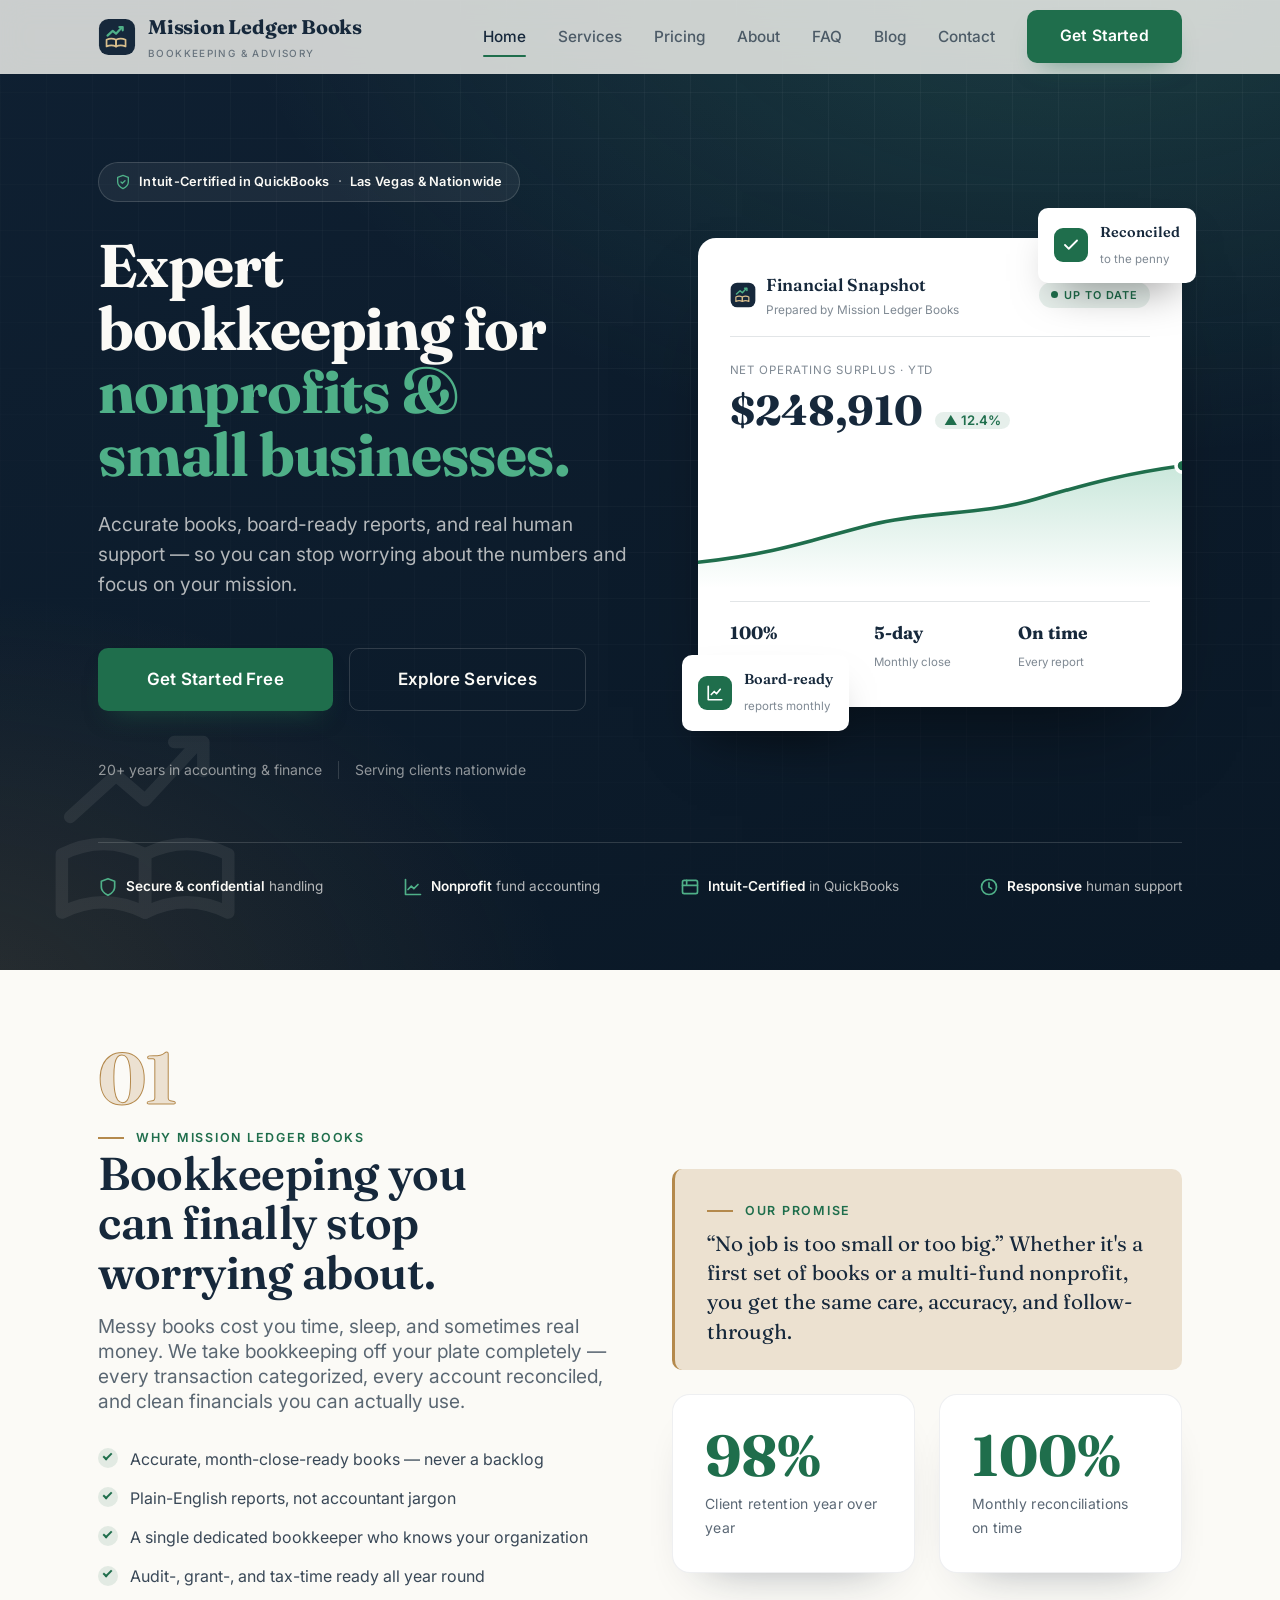
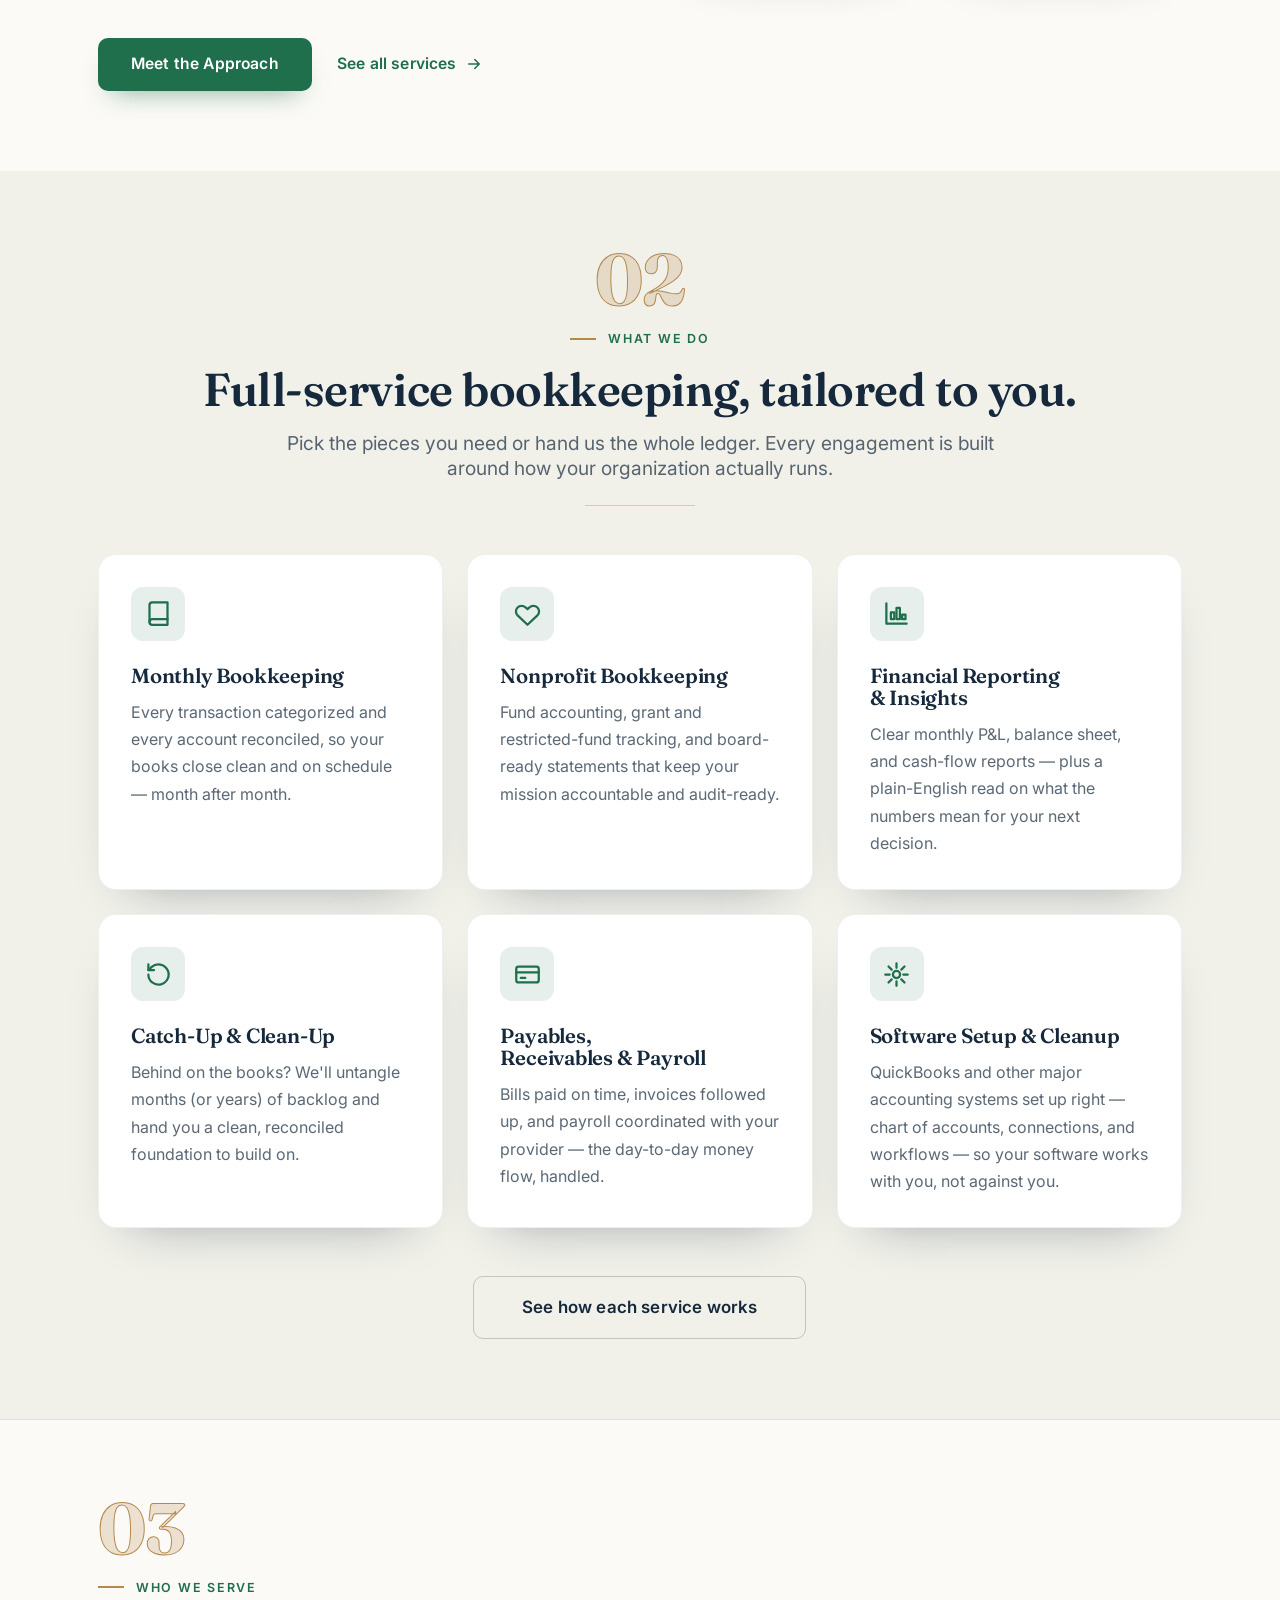
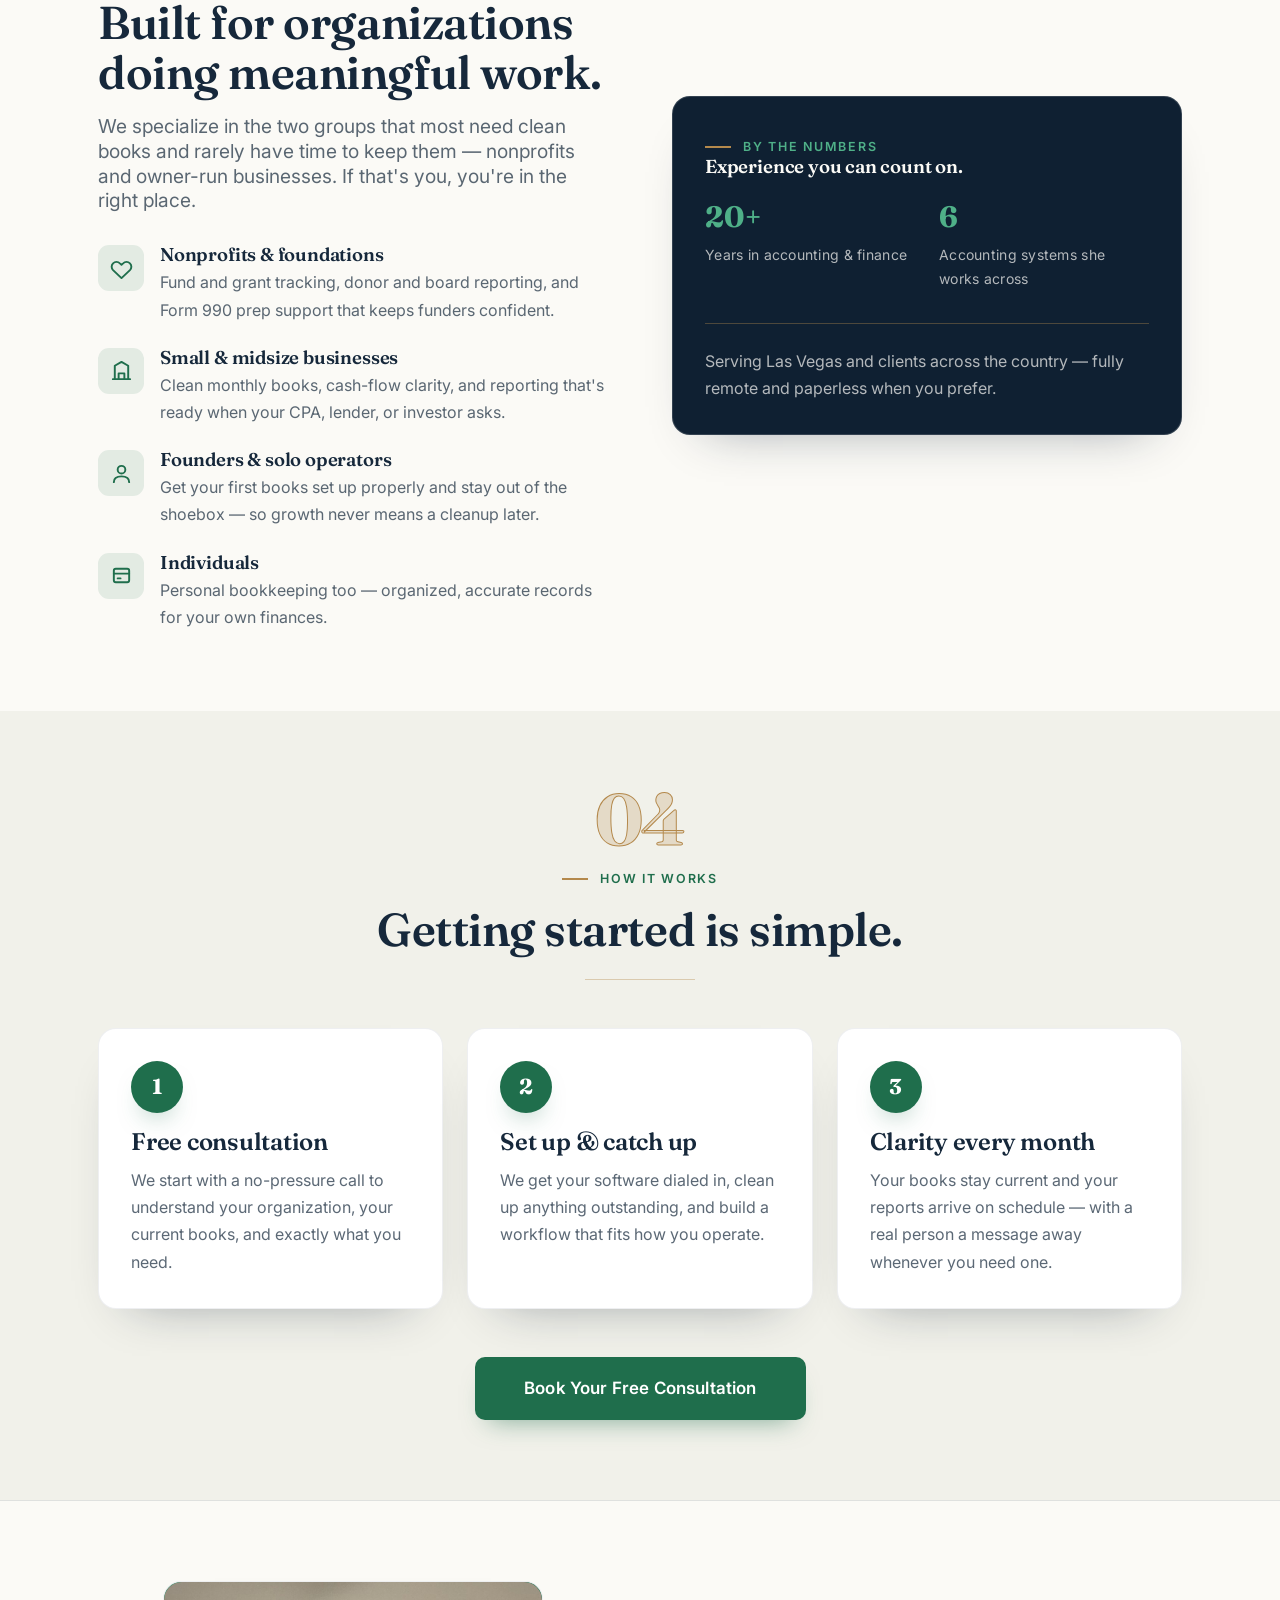
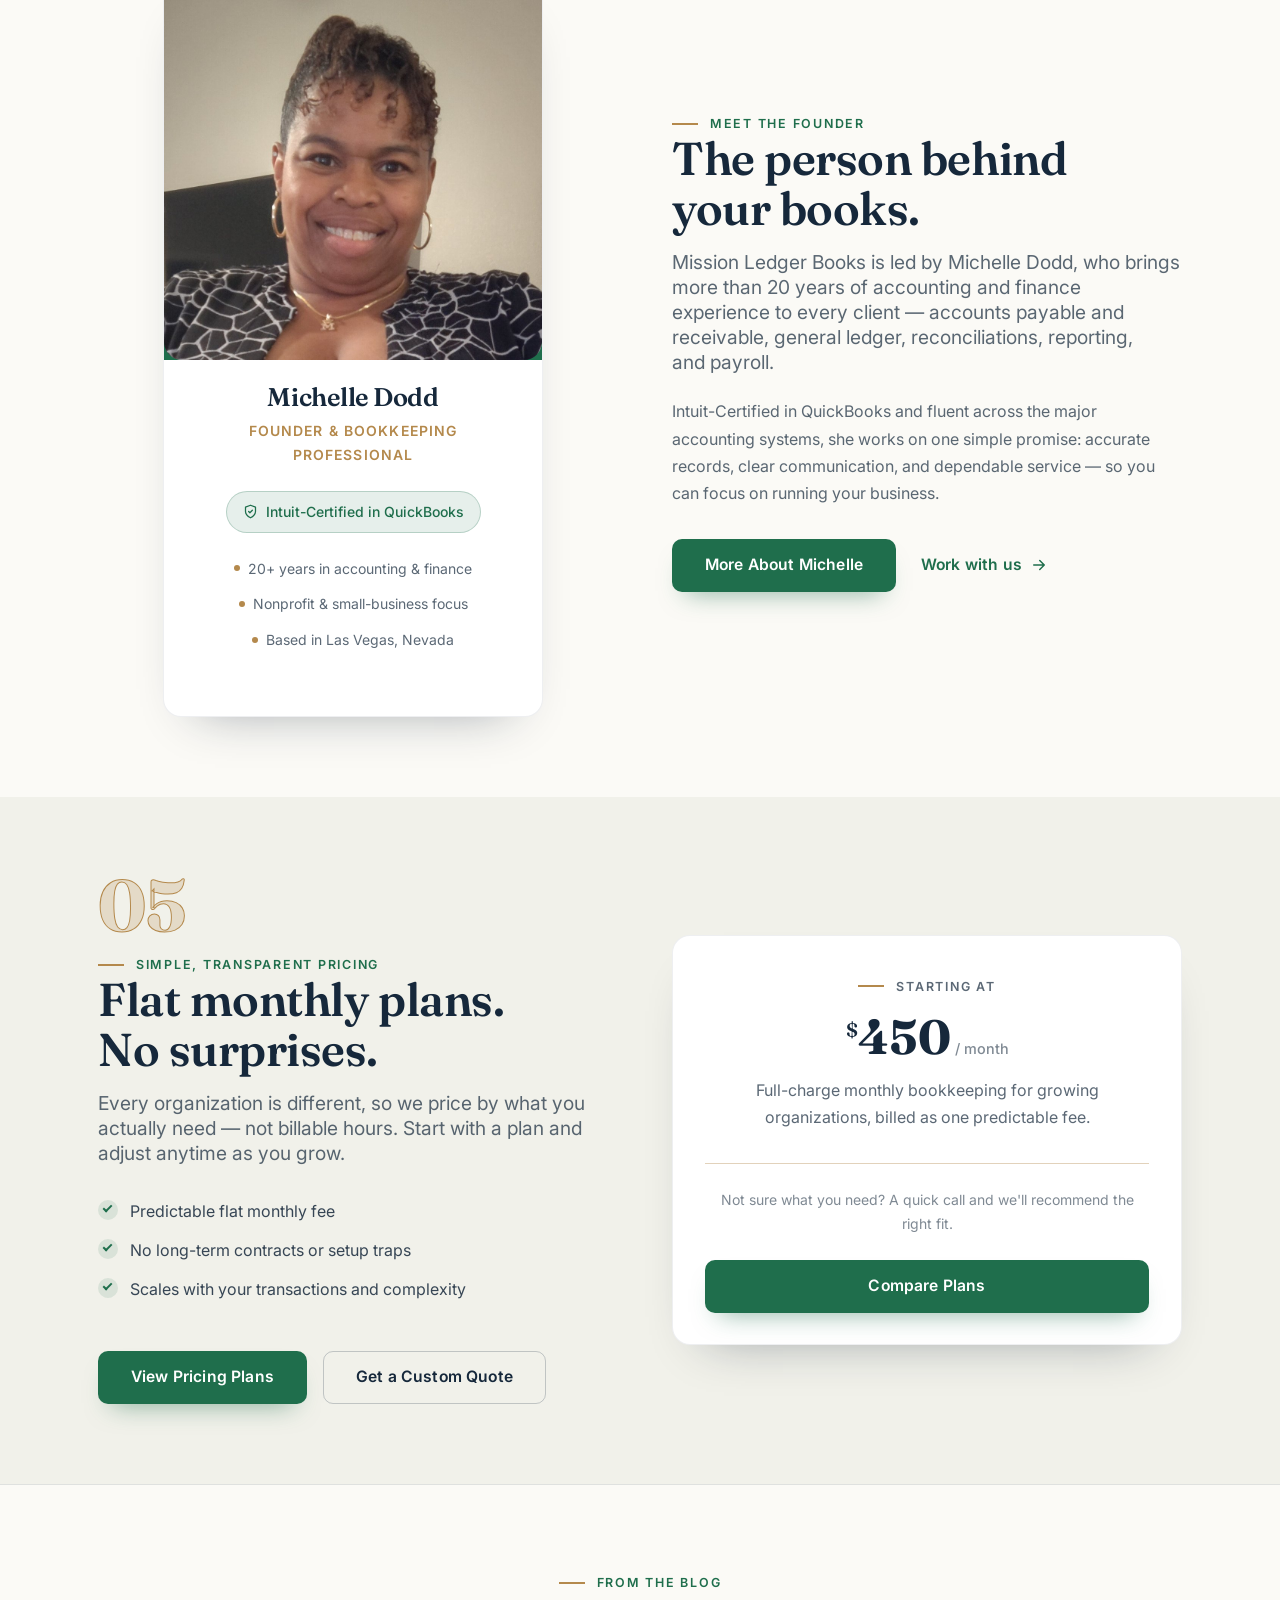
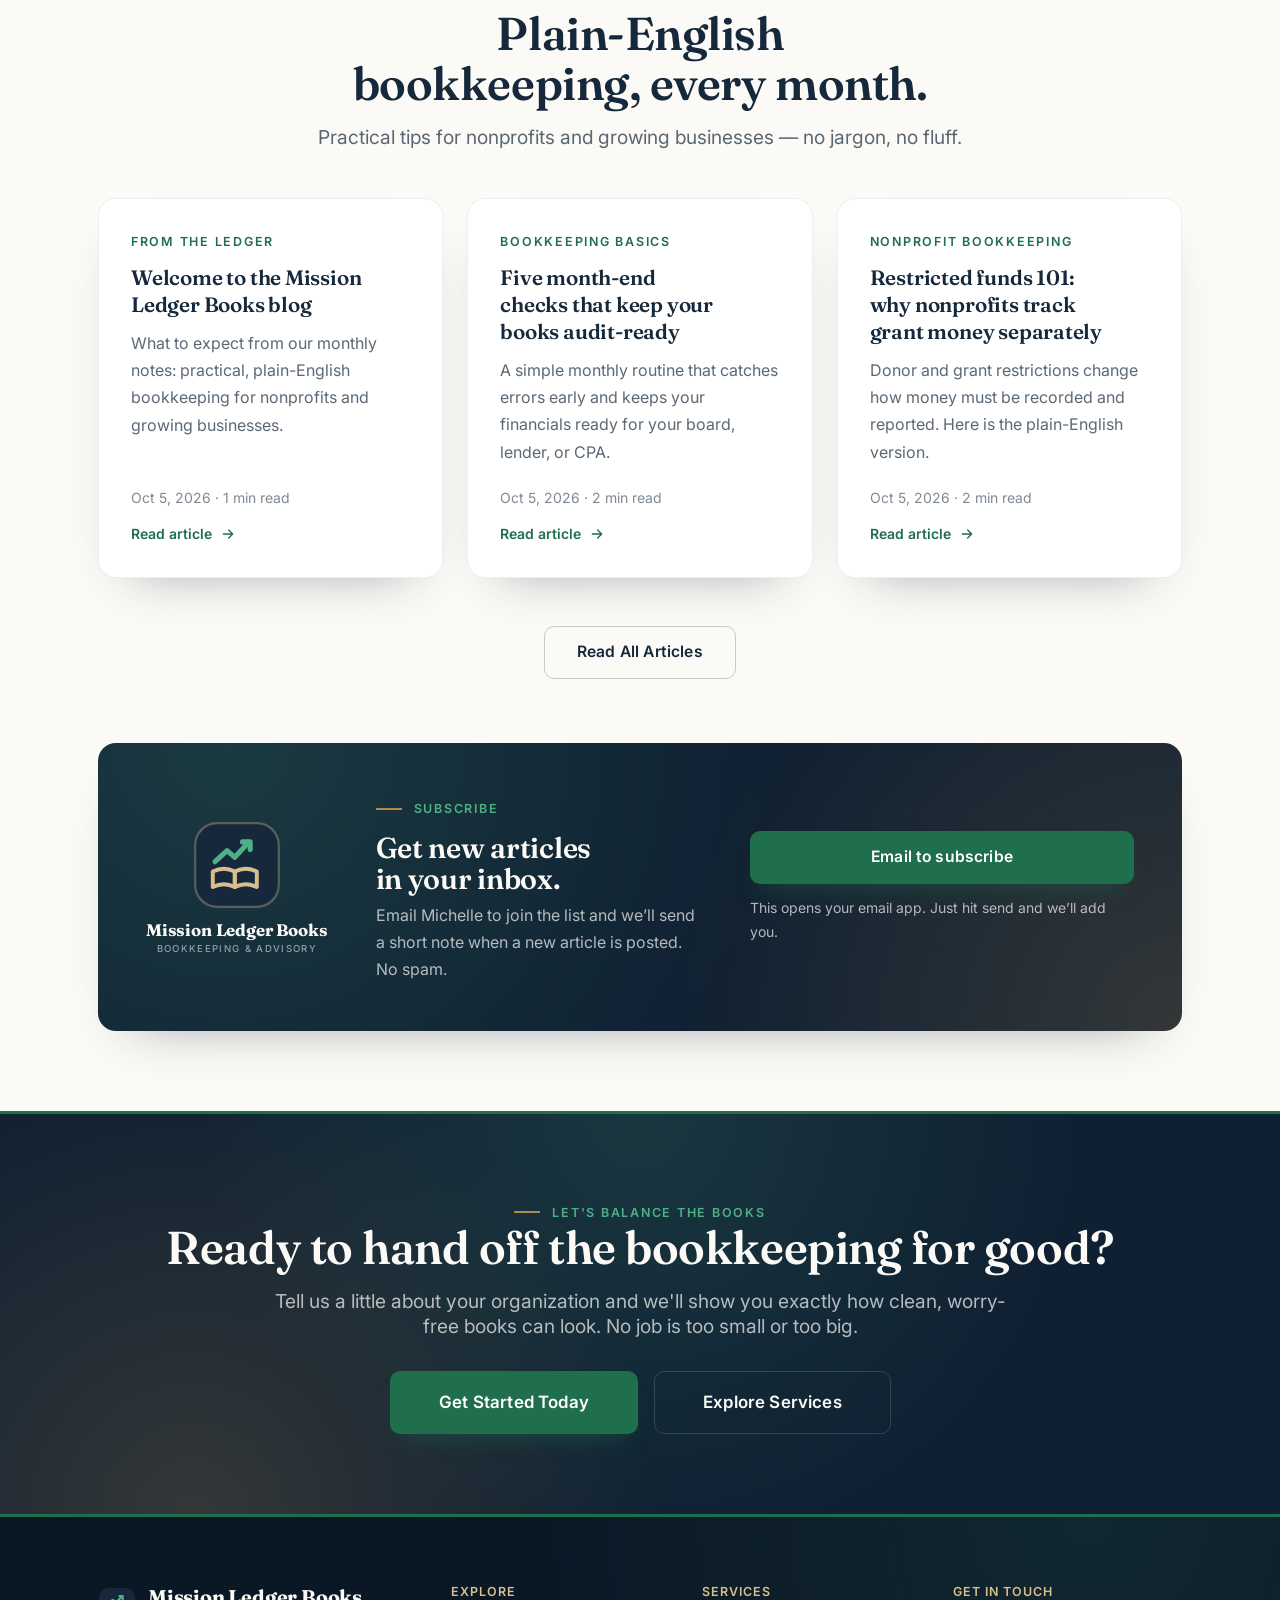
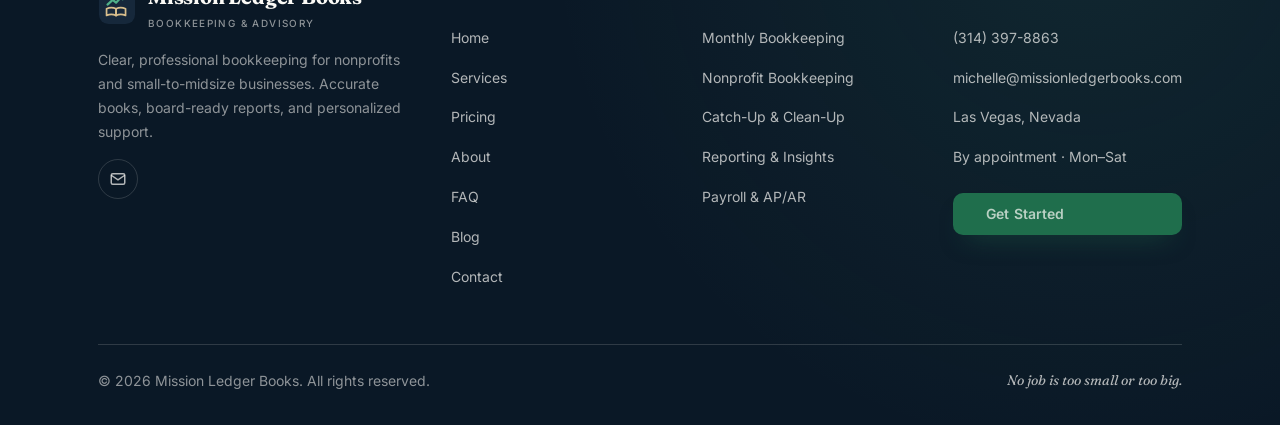
==== commit 411b8e38: "Update pricing: Essentials $450, Growth $850 Pricing page cards, the home-page "Starting at" price, " ====
--- a/index.html
+++ b/index.html
@@ -555,7 +555,7 @@
           <div class="split__media reveal" data-delay="1">
             <div class="card" style="text-align:center;">
               <p class="eyebrow" style="justify-content:center;">Starting At</p>
-              <div class="price mt-4"><sup>$</sup>350<span class="price__unit"> / month</span></div>
+              <div class="price mt-4"><sup>$</sup>450<span class="price__unit"> / month</span></div>
               <p class="mt-4" style="color: var(--ink-70);">
                 Full-charge monthly bookkeeping for growing organizations, billed as one predictable fee.
               </p>
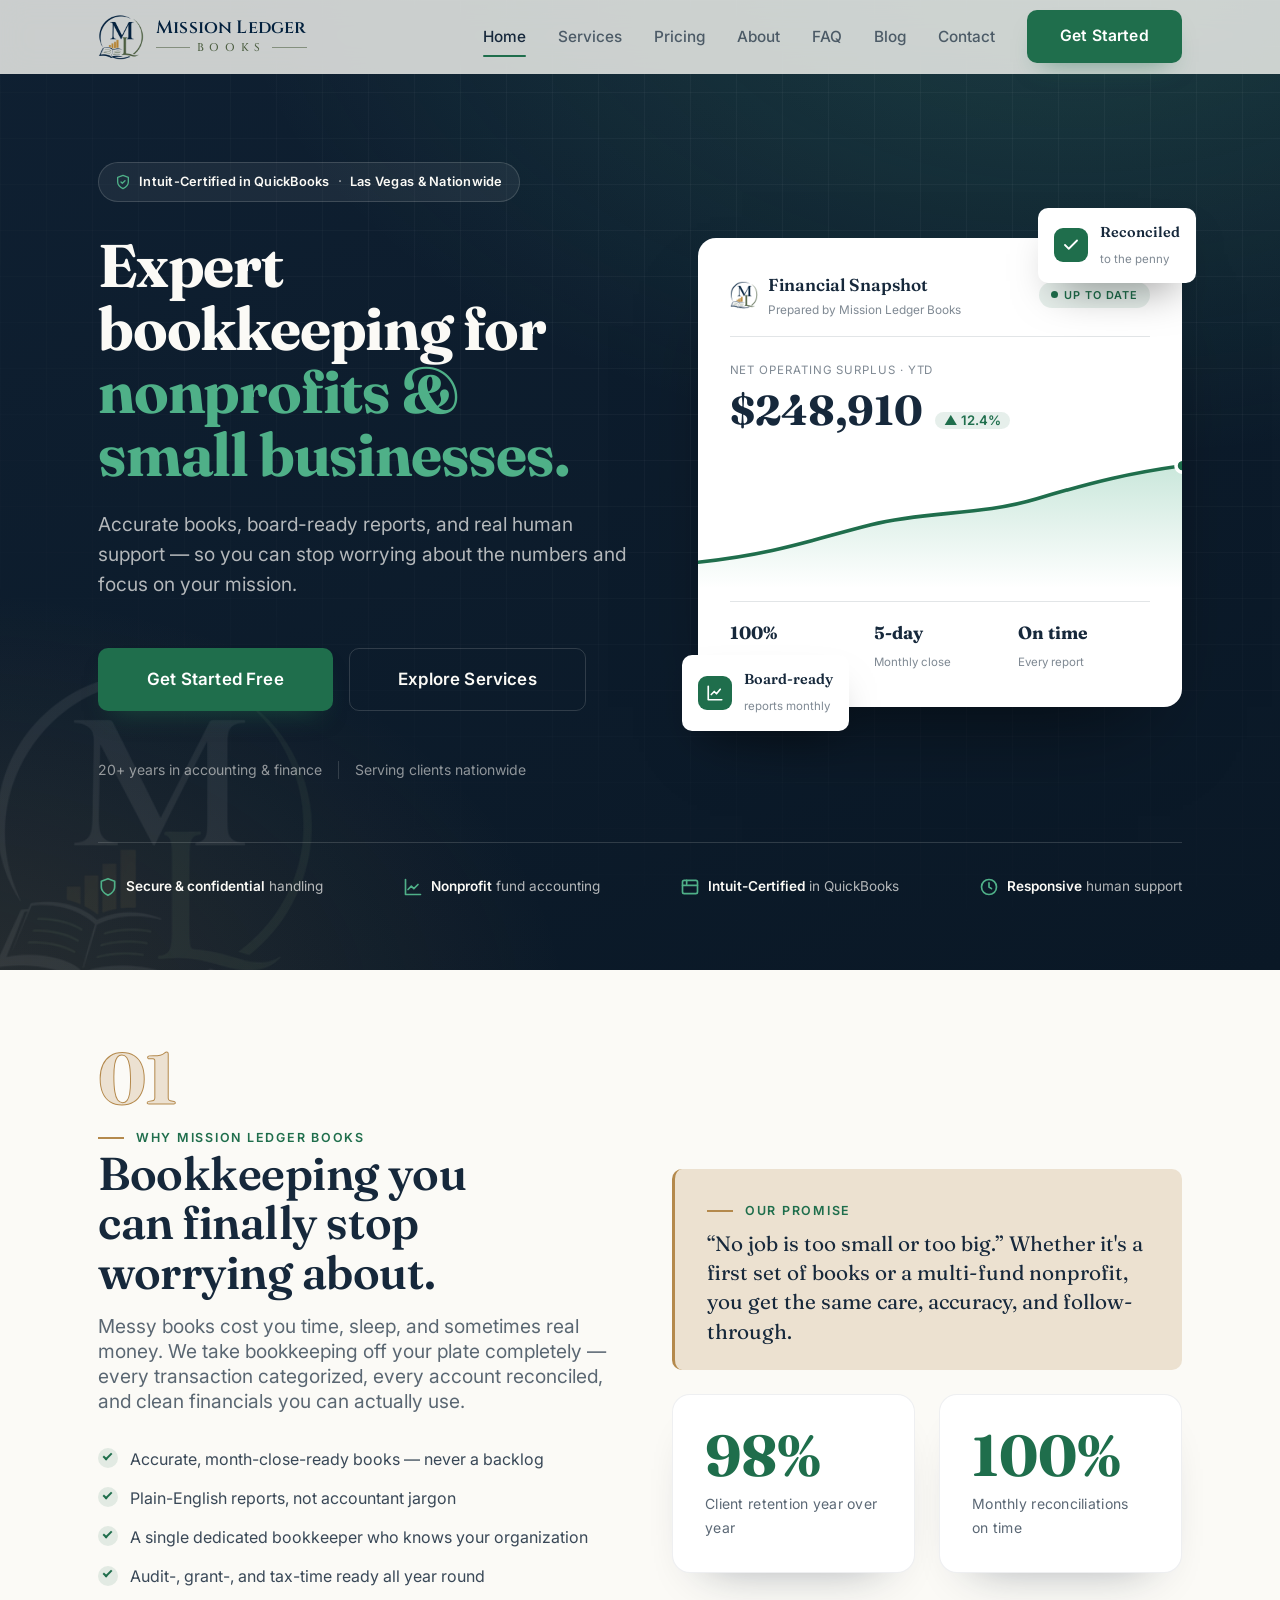
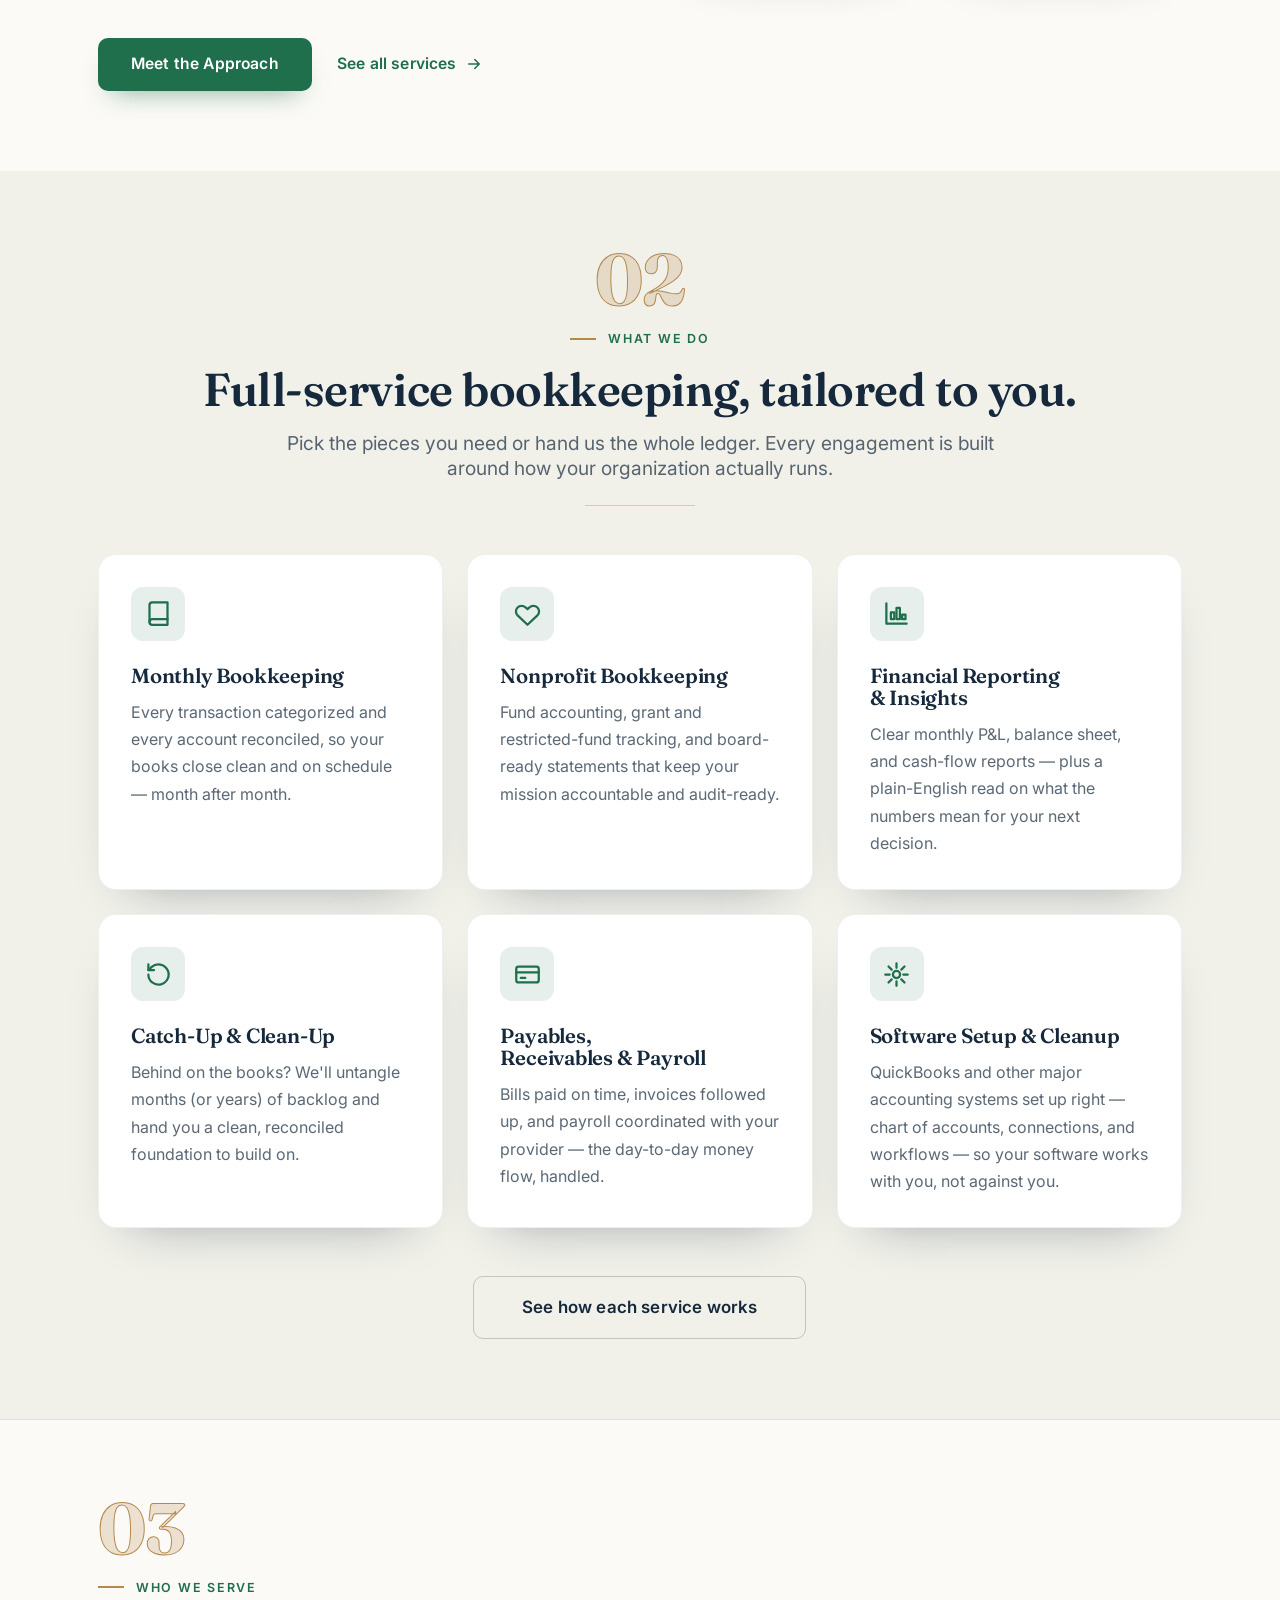
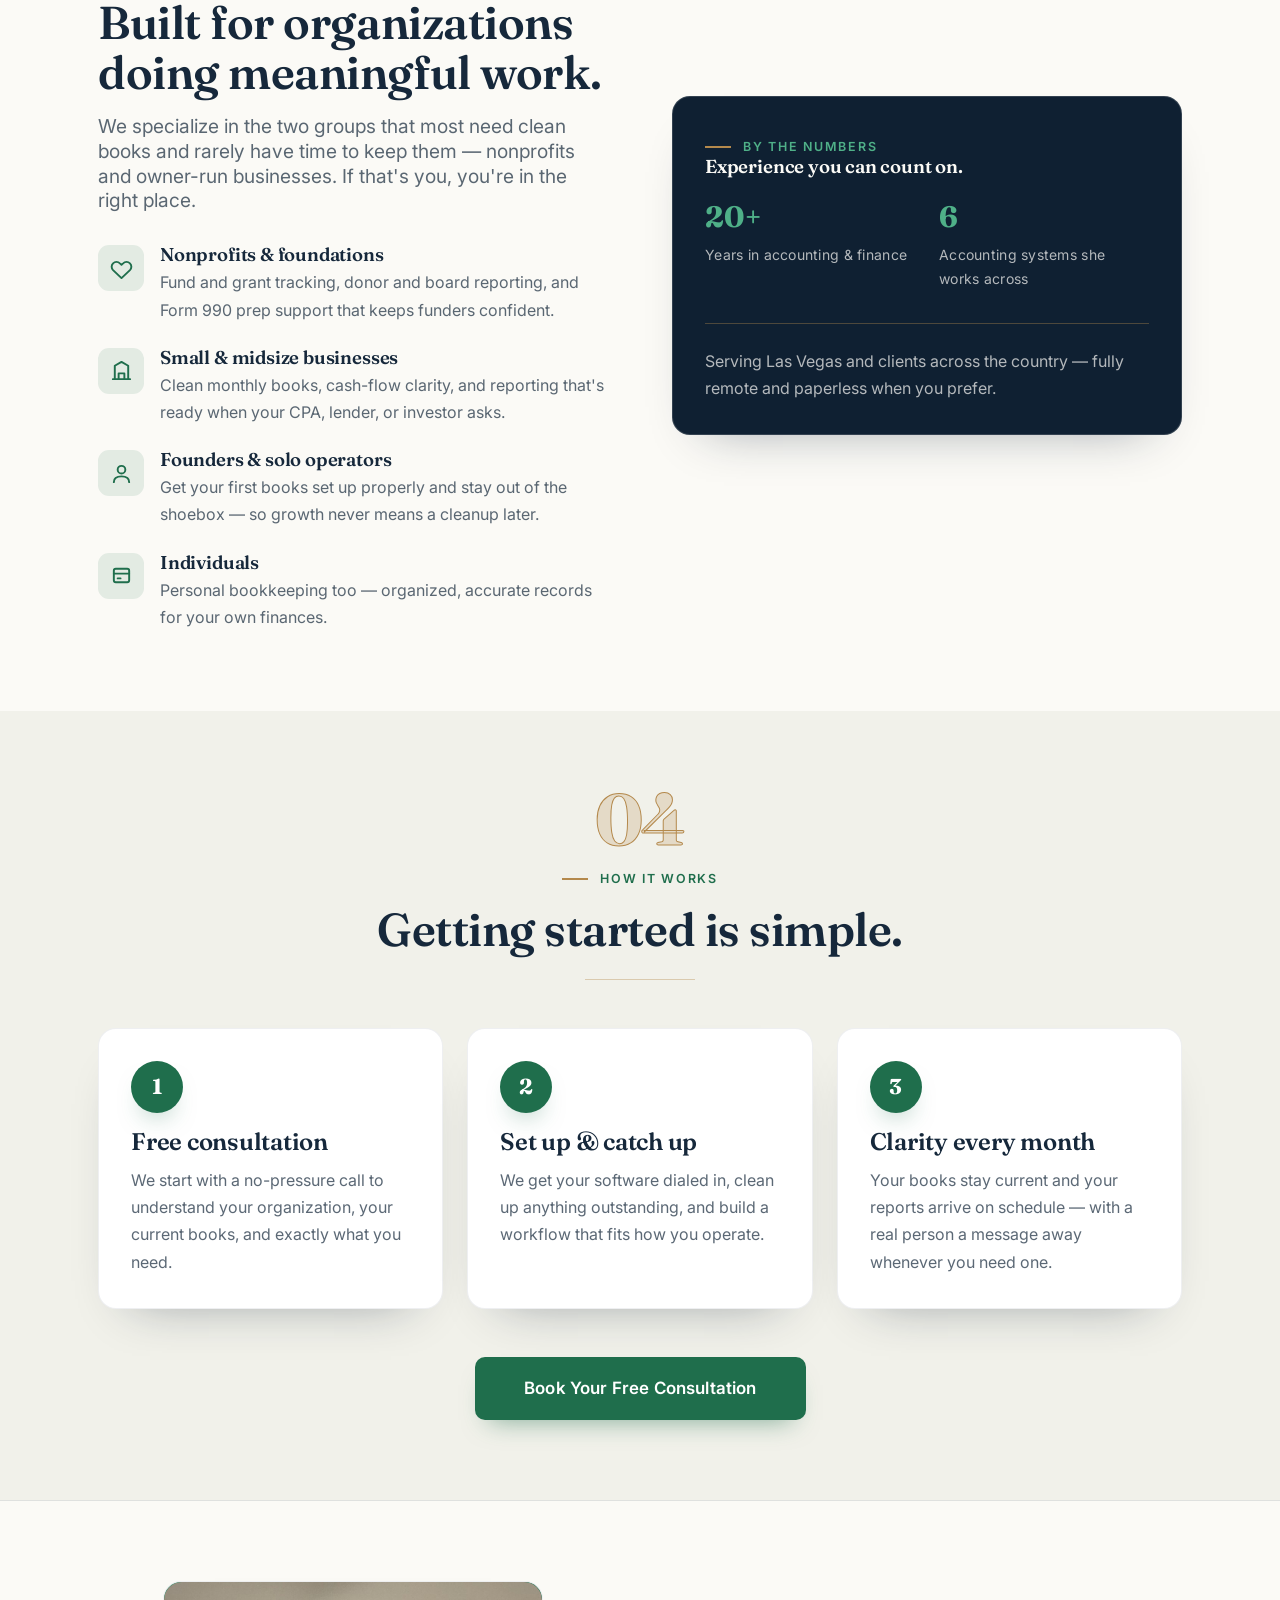
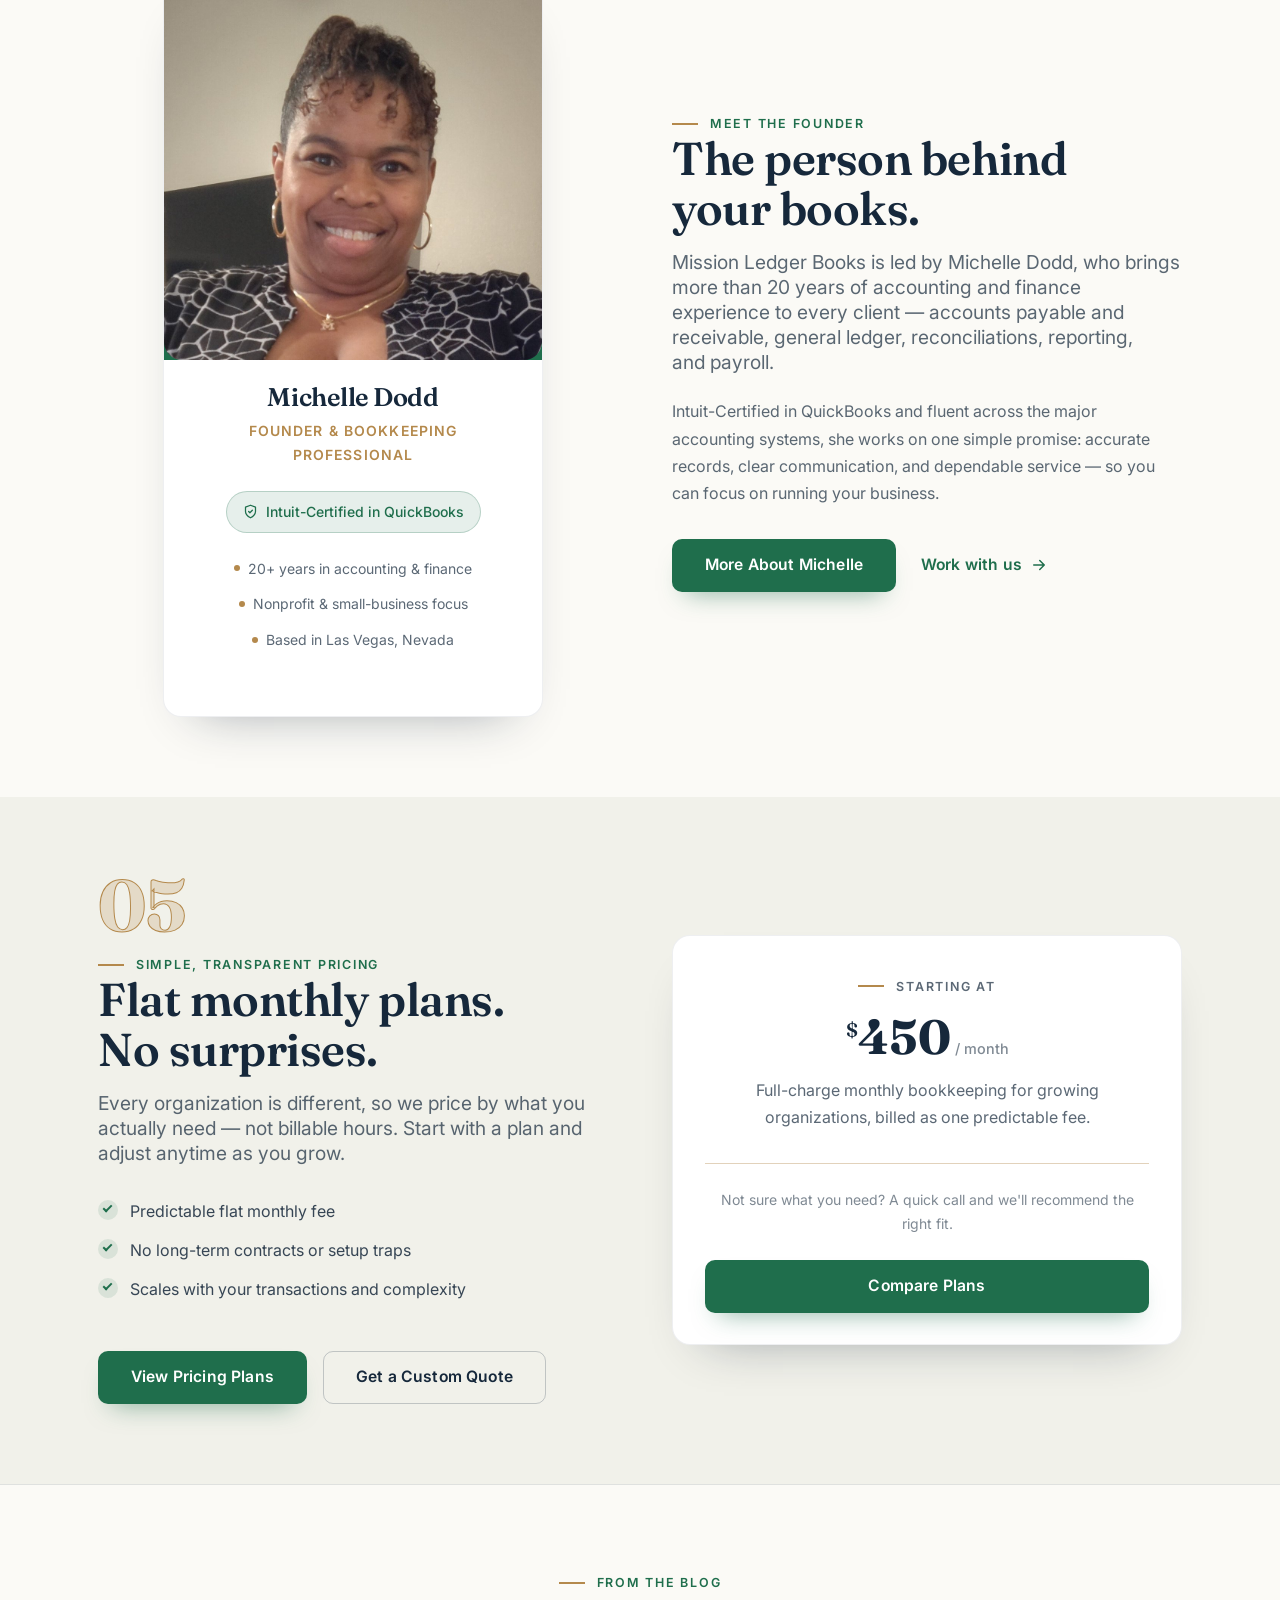
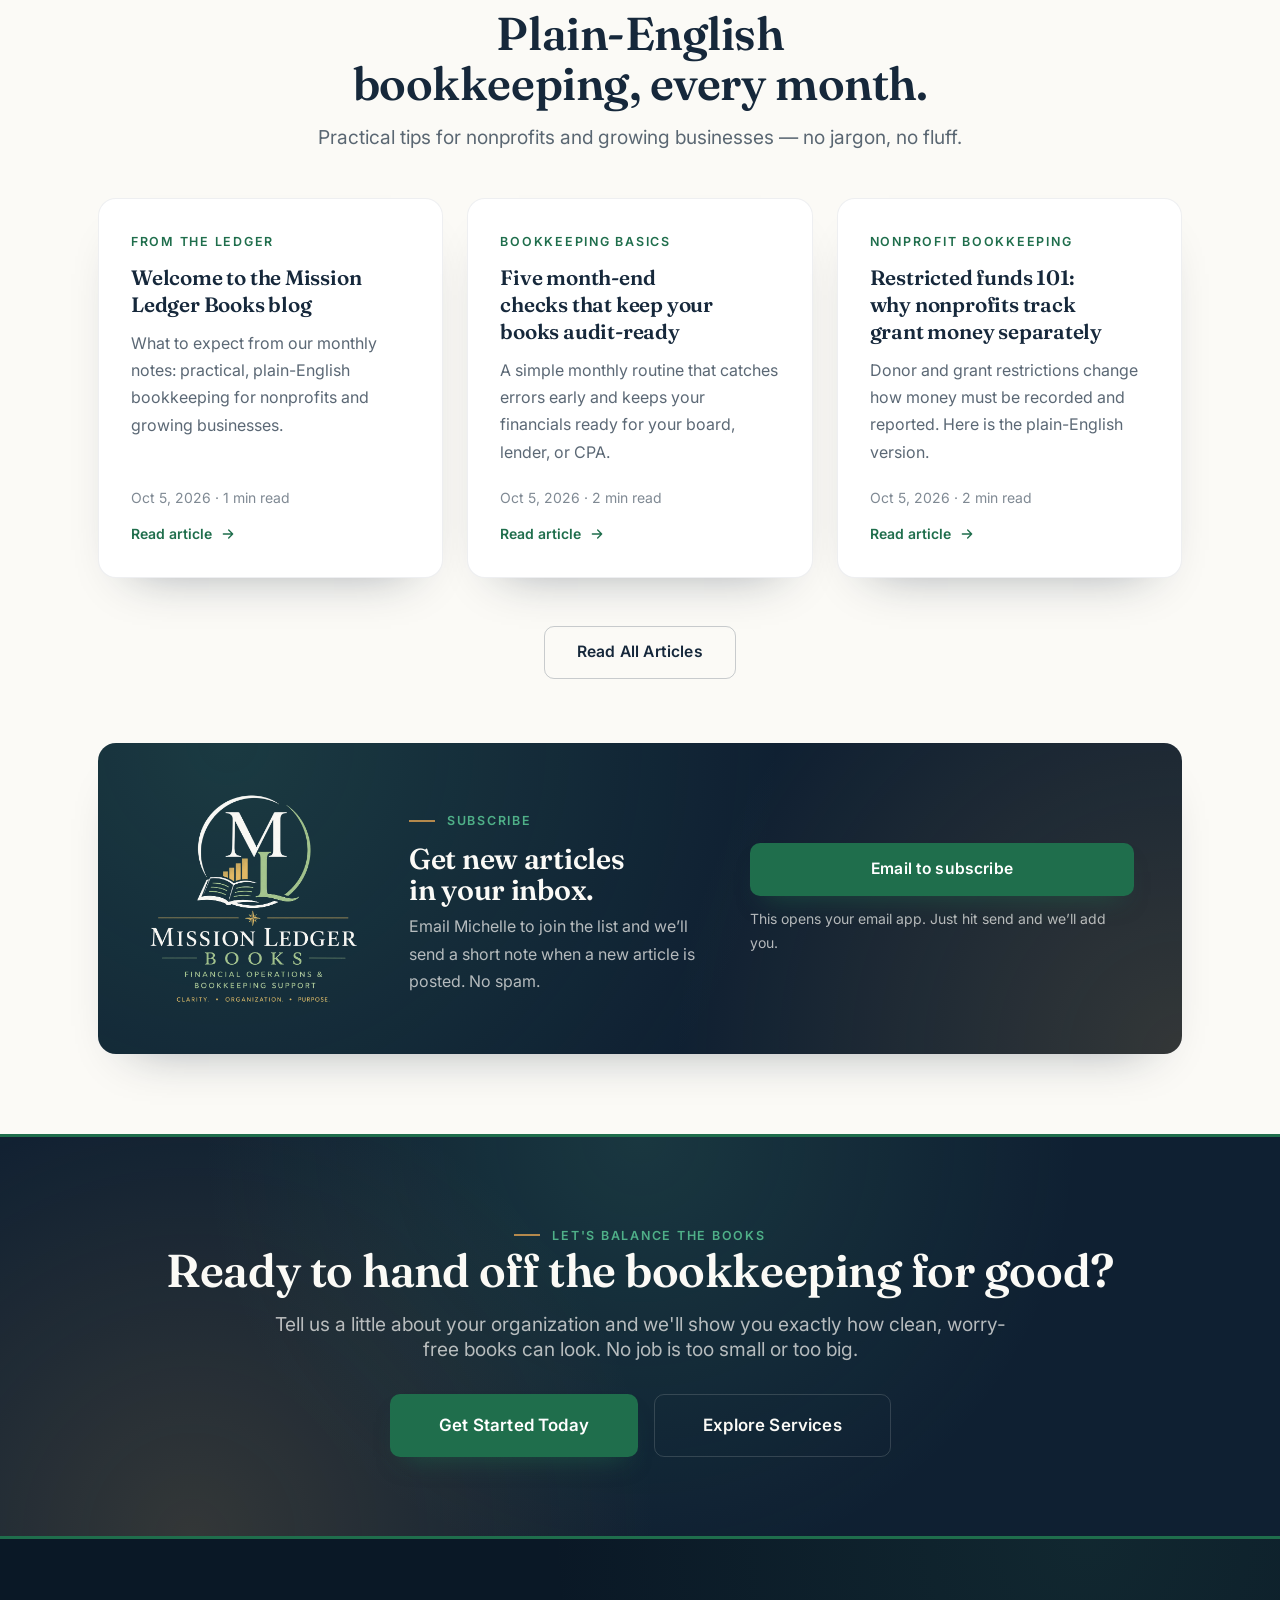
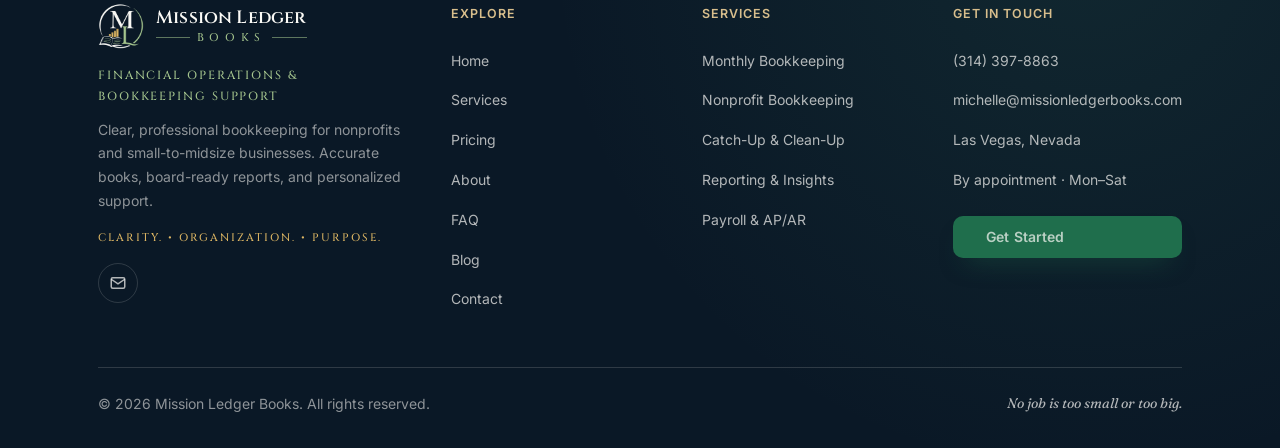
==== commit 8404ea0c: "Use the official logo everywhere - New logo files built from the supplied artwork: full + mark, each" ====
--- a/index.html
+++ b/index.html
@@ -20,16 +20,16 @@
   <meta name="theme-color" content="#0F2032">
 
   <!-- Favicons & app icons -->
-  <link rel="icon" href="assets/img/favicon.svg" type="image/svg+xml">
-  <link rel="icon" href="assets/img/favicon.ico" sizes="any">
-  <link rel="apple-touch-icon" href="assets/img/apple-touch-icon.png">
+  <link rel="icon" href="assets/img/favicon.ico?v=2" sizes="48x48">
+  <link rel="icon" href="assets/img/favicon-32.png?v=2" type="image/png" sizes="32x32">
+  <link rel="apple-touch-icon" href="assets/img/apple-touch-icon.png?v=2">
 
   <!-- Fonts: Fraunces (display serif) + Inter (body) -->
   <link rel="preconnect" href="https://fonts.googleapis.com">
   <link rel="preconnect" href="https://fonts.gstatic.com" crossorigin>
-  <link href="https://fonts.googleapis.com/css2?family=Fraunces:ital,opsz,wght@0,9..144,400;0,9..144,500;0,9..144,600;0,9..144,700;1,9..144,500;1,9..144,600&family=Inter:wght@400;500;600;700&display=swap" rel="stylesheet">
-
-  <link rel="stylesheet" href="assets/css/styles.css?v=12">
+  <link href="https://fonts.googleapis.com/css2?family=Fraunces:ital,opsz,wght@0,9..144,400;0,9..144,500;0,9..144,600;0,9..144,700;1,9..144,500;1,9..144,600&family=Cinzel:wght@500;600;700&family=Inter:wght@400;500;600;700&display=swap" rel="stylesheet">
+
+  <link rel="stylesheet" href="assets/css/styles.css?v=13">
 
   <!-- Structured data: helps search engines list this as a local accounting service -->
   <script type="application/ld+json">
@@ -42,6 +42,7 @@
     "telephone": "+1-314-397-8863",
     "email": "michelle@missionledgerbooks.com",
     "image": "https://missionledgerbooks.com/assets/img/og-cover.png",
+    "logo": "https://missionledgerbooks.com/assets/img/logo-full.png",
     "priceRange": "$$",
     "slogan": "No job is too small or too big.",
     "founder": {
@@ -77,16 +78,8 @@
   <header class="site-header">
     <div class="container">
       <a class="brand" href="index.html" aria-label="Mission Ledger Books — home">
-        <span class="brand__mark" aria-hidden="true">
-          <svg viewBox="0 0 40 40" fill="none" xmlns="http://www.w3.org/2000/svg">
-            <rect x="1" y="1" width="38" height="38" rx="10" fill="#16283B"/>
-            <path d="M10 18.5l5.5-5 3.5 3 6-6.5" stroke="#4FB088" stroke-width="2.3" stroke-linecap="round" stroke-linejoin="round"/>
-            <path d="M22.5 9.5H26V13" stroke="#4FB088" stroke-width="2.3" stroke-linecap="round" stroke-linejoin="round"/>
-            <path d="M9 30c3.4-1.7 6.6-1.7 10 0V23c-3.4-1.7-6.6-1.7-10 0v7z" stroke="#D8BE8C" stroke-width="1.8" stroke-linejoin="round"/>
-            <path d="M29 30c-3.4-1.7-6.6-1.7-10 0V23c3.4-1.7 6.6-1.7 10 0v7z" stroke="#D8BE8C" stroke-width="1.8" stroke-linejoin="round"/>
-          </svg>
-        </span>
-        <span class="brand__name">Mission Ledger&nbsp;Books<small>Bookkeeping &amp; Advisory</small></span>
+        <img class="brand__logo" src="assets/img/logo-mark.png" width="46" height="46" alt="">
+          <span class="brand__name">Mission Ledger<small>Books</small></span>
       </a>
 
       <nav class="nav" id="primary-nav" aria-label="Primary">
@@ -115,12 +108,7 @@
          ================================================================ -->
     <section class="hero">
       <div class="hero__watermark" aria-hidden="true">
-        <svg viewBox="0 0 40 40" fill="none" stroke="currentColor" stroke-width="1.5" xmlns="http://www.w3.org/2000/svg">
-          <path d="M10 18.5l5.5-5 3.5 3 6-6.5" stroke-linecap="round" stroke-linejoin="round"/>
-          <path d="M22.5 9.5H26V13" stroke-linecap="round" stroke-linejoin="round"/>
-          <path d="M9 30c3.4-1.7 6.6-1.7 10 0V23c-3.4-1.7-6.6-1.7-10 0v7z" stroke-linejoin="round"/>
-          <path d="M29 30c-3.4-1.7-6.6-1.7-10 0V23c3.4-1.7 6.6-1.7 10 0v7z" stroke-linejoin="round"/>
-        </svg>
+        <img src="assets/img/logo-mark-light.png" width="360" height="360" alt="">
       </div>
       <div class="container js-hero-fade">
         <div class="hero__grid">
@@ -158,13 +146,7 @@
               <div class="dashcard__head">
                 <div style="display:flex; align-items:center; gap:10px;">
                   <span class="dashcard__brand" aria-hidden="true">
-                    <svg viewBox="0 0 40 40" fill="none" xmlns="http://www.w3.org/2000/svg">
-                      <rect x="1" y="1" width="38" height="38" rx="10" fill="#16283B"/>
-                      <path d="M10 18.5l5.5-5 3.5 3 6-6.5" stroke="#4FB088" stroke-width="2.3" stroke-linecap="round" stroke-linejoin="round"/>
-                      <path d="M22.5 9.5H26V13" stroke="#4FB088" stroke-width="2.3" stroke-linecap="round" stroke-linejoin="round"/>
-                      <path d="M9 30c3.4-1.7 6.6-1.7 10 0V23c-3.4-1.7-6.6-1.7-10 0v7z" stroke="#D8BE8C" stroke-width="1.8" stroke-linejoin="round"/>
-                      <path d="M29 30c-3.4-1.7-6.6-1.7-10 0V23c3.4-1.7 6.6-1.7 10 0v7z" stroke="#D8BE8C" stroke-width="1.8" stroke-linejoin="round"/>
-                    </svg>
+                    <img src="assets/img/logo-mark.png" width="28" height="28" alt="">
                   </span>
                   <div>
                     <div class="dashcard__title">Financial Snapshot</div>
@@ -593,14 +575,7 @@
 
         <div class="subscribe mt-8 reveal">
           <div class="subscribe__logo">
-            <svg viewBox="0 0 40 40" fill="none" xmlns="http://www.w3.org/2000/svg" role="img" aria-label="Mission Ledger Books logo">
-              <rect x="1" y="1" width="38" height="38" rx="10" fill="#16283B" stroke="#D8BE8C" stroke-opacity="0.35"/>
-              <path d="M10 18.5l5.5-5 3.5 3 6-6.5" stroke="#4FB088" stroke-width="2.3" stroke-linecap="round" stroke-linejoin="round"/>
-              <path d="M22.5 9.5H26V13" stroke="#4FB088" stroke-width="2.3" stroke-linecap="round" stroke-linejoin="round"/>
-              <path d="M9 30c3.4-1.7 6.6-1.7 10 0V23c-3.4-1.7-6.6-1.7-10 0v7z" stroke="#D8BE8C" stroke-width="1.8" stroke-linejoin="round"/>
-              <path d="M29 30c-3.4-1.7-6.6-1.7-10 0V23c3.4-1.7 6.6-1.7 10 0v7z" stroke="#D8BE8C" stroke-width="1.8" stroke-linejoin="round"/>
-            </svg>
-            <span>Mission Ledger Books<small>Bookkeeping &amp; Advisory</small></span>
+            <img src="assets/img/logo-full-light.png" width="215" height="215" loading="lazy" alt="Mission Ledger Books — Financial Operations &amp; Bookkeeping Support">
           </div>
           <div>
             <p class="eyebrow">Subscribe</p>
@@ -644,18 +619,12 @@
       <div class="footer-grid">
         <div class="footer-brand">
           <a class="brand" href="index.html" aria-label="Mission Ledger Books — home">
-            <span class="brand__mark" aria-hidden="true">
-              <svg viewBox="0 0 40 40" fill="none" xmlns="http://www.w3.org/2000/svg">
-                <rect x="1" y="1" width="38" height="38" rx="10" fill="#16283B"/>
-                <path d="M10 18.5l5.5-5 3.5 3 6-6.5" stroke="#4FB088" stroke-width="2.3" stroke-linecap="round" stroke-linejoin="round"/>
-                <path d="M22.5 9.5H26V13" stroke="#4FB088" stroke-width="2.3" stroke-linecap="round" stroke-linejoin="round"/>
-                <path d="M9 30c3.4-1.7 6.6-1.7 10 0V23c-3.4-1.7-6.6-1.7-10 0v7z" stroke="#D8BE8C" stroke-width="1.8" stroke-linejoin="round"/>
-                <path d="M29 30c-3.4-1.7-6.6-1.7-10 0V23c3.4-1.7 6.6-1.7 10 0v7z" stroke="#D8BE8C" stroke-width="1.8" stroke-linejoin="round"/>
-              </svg>
-            </span>
-            <span class="brand__name">Mission Ledger&nbsp;Books<small>Bookkeeping &amp; Advisory</small></span>
+            <img class="brand__logo" src="assets/img/logo-mark-light.png" width="46" height="46" alt="">
+          <span class="brand__name">Mission Ledger<small>Books</small></span>
           </a>
+          <p class="footer-descriptor">Financial Operations &amp; Bookkeeping Support</p>
           <p>Clear, professional bookkeeping for nonprofits and small-to-midsize businesses. Accurate books, board-ready reports, and personalized support.</p>
+          <p class="footer-values">Clarity. &bull; Organization. &bull; Purpose.</p>
           <div class="footer-social">
             <a href="mailto:michelle@missionledgerbooks.com" aria-label="Email Mission Ledger Books">
               <svg viewBox="0 0 24 24" fill="none" stroke="currentColor" stroke-width="2" aria-hidden="true"><rect x="3" y="5" width="18" height="14" rx="2"/><path d="M3 7l9 6 9-6"/></svg>
@@ -700,6 +669,6 @@
     </div>
   </footer>
 
-  <script src="assets/js/main.js?v=12"></script>
+  <script src="assets/js/main.js?v=13"></script>
 </body>
 </html>
--- a/assets/css/styles.css
+++ b/assets/css/styles.css
@@ -65,6 +65,14 @@
   /* Typography */
   --font-display: 'Fraunces', 'Iowan Old Style', Georgia, 'Times New Roman', serif;
   --font-body:    'Inter', -apple-system, BlinkMacSystemFont, 'Segoe UI', sans-serif;
+
+  /* Logo lettering + the exact colors measured from the logo artwork */
+  --font-brand: 'Cinzel', 'Trajan Pro', 'Cormorant SC', Georgia, serif;
+  --logo-navy:  #02203D;
+  --logo-green: #4B5D3F;
+  --logo-gold:  #B5822F;
+  --logo-green-light: #A5C58E;   /* logo green, lightened for dark backgrounds */
+  --logo-gold-light:  #E0B864;   /* logo gold, lightened for dark backgrounds   */
 
   --fw-body:    400;
   --fw-medium:  500;
@@ -383,24 +391,31 @@
   display: inline-flex;
   align-items: center;
   gap: var(--space-3);
-  font-family: var(--font-display);
-  font-weight: var(--fw-heavy);
-  letter-spacing: -0.01em;
-  font-size: 1.24rem;
-  color: var(--ink);
-}
-.brand img { height: 40px; width: auto; }
-.brand__mark { flex: none; }
-.brand__mark svg { display: block; width: 38px; height: 38px; }
+  color: var(--logo-navy);
+}
+.brand__logo { display: block; width: 46px; height: 46px; flex: none; }
+.brand__name {
+  font-family: var(--font-brand);
+  font-weight: 600;
+  font-size: 1.12rem;
+  line-height: 1.05;
+  letter-spacing: 0.01em;
+  color: var(--logo-navy);
+  white-space: nowrap;
+}
+/* "—— BOOKS ——" exactly like the logo: spaced green caps between two thin rules */
 .brand__name small {
-  display: block;
-  font-family: var(--font-body);
-  font-weight: var(--fw-medium);
-  font-size: 0.62rem;
-  letter-spacing: var(--ls-wider);
+  display: flex; align-items: center; gap: 0.6em;
+  font-family: var(--font-brand);
+  font-weight: 500;
+  font-size: 0.7rem;
+  letter-spacing: 0.5em;
   text-transform: uppercase;
-  color: var(--ink-55);
-  margin-top: 1px;
+  color: var(--logo-green);
+  margin-top: 4px;
+}
+.brand__name small::before, .brand__name small::after {
+  content: ""; flex: 1; height: 1px; background: currentColor; opacity: 0.55;
 }
 
 .nav { display: flex; align-items: center; gap: var(--space-6); }
@@ -485,8 +500,18 @@
   border-top: 3px solid var(--green);
   padding-block: var(--space-8) var(--space-6);
 }
-.site-footer .brand { color: var(--paper); }
-.site-footer .brand__name small { color: var(--paper-55); }
+.site-footer .brand, .site-footer .brand__name { color: var(--paper); }
+.site-footer .brand__name small { color: var(--logo-green-light); }
+.footer-brand .footer-descriptor {
+  font-family: var(--font-brand); font-weight: 500;
+  font-size: 0.74rem; letter-spacing: 0.16em; text-transform: uppercase;
+  color: var(--logo-green-light); max-width: none; margin-bottom: var(--space-3);
+}
+.footer-brand .footer-values {
+  font-family: var(--font-brand); font-weight: 500;
+  font-size: 0.68rem; letter-spacing: 0.18em; text-transform: uppercase;
+  color: var(--logo-gold-light); max-width: none; margin-top: var(--space-4);
+}
 .footer-grid {
   display: grid;
   grid-template-columns: 1.5fr 1fr 1fr 1.1fr;
@@ -1079,6 +1104,7 @@
   display: inline-flex; align-items: center; justify-content: center;
   font-family: var(--font-display); font-weight: var(--fw-heavy); font-size: 1.2rem;
 }
+.quote-attr img.avatar { background: var(--paper-2); border: 1px solid var(--ink-12); padding: 4px; object-fit: contain; }
 .quote-attr strong { display: block; color: var(--ink); font-family: var(--font-body); }
 .section--navy .quote-attr strong { color: var(--paper); }
 .quote-attr span { font-size: var(--fs-small); color: var(--ink-55); }
@@ -1279,11 +1305,11 @@
   opacity: 0.07; z-index: 0; pointer-events: none;
   color: var(--paper);
 }
-.hero__watermark svg { width: 100%; height: auto; display: block; }
+.hero__watermark img { width: 100%; height: auto; display: block; }
 
 /* Small brand mark inside the dashboard card (shows it "came from" MLB) */
 .dashcard__brand { display: inline-flex; align-items: center; }
-.dashcard__brand svg { width: 26px; height: 26px; display: block; }
+.dashcard__brand img { width: 28px; height: 28px; display: block; }
 
 /* ------------------------------------------------------------------
    23. ANIMATED CHECK-OFF  (checklist ticks pop in on scroll)
@@ -1460,17 +1486,8 @@
     var(--navy-deep);
   box-shadow: var(--shadow-card);
 }
-.subscribe__logo { display: flex; flex-direction: column; align-items: center; gap: var(--space-3); text-align: center; }
-.subscribe__logo svg { display: block; width: 88px; height: 88px; }
-.subscribe__logo span {
-  font-family: var(--font-display); font-weight: var(--fw-heavy); font-size: 1.05rem;
-  line-height: 1.15; letter-spacing: -0.01em;
-}
-.subscribe__logo small {
-  display: block; font-family: var(--font-body); font-weight: var(--fw-medium);
-  font-size: 0.6rem; letter-spacing: var(--ls-wider); text-transform: uppercase;
-  color: var(--paper-55); margin-top: 3px;
-}
+.subscribe__logo { display: flex; justify-content: center; }
+.subscribe__logo img { display: block; width: 215px; max-width: 100%; height: auto; }
 .subscribe .eyebrow { color: var(--green-bright); margin-bottom: var(--space-3); }
 .subscribe h3 { color: var(--paper); font-size: clamp(1.35rem, 2.4vw, 1.8rem); margin-bottom: var(--space-2); }
 .subscribe p { color: var(--paper-70); }
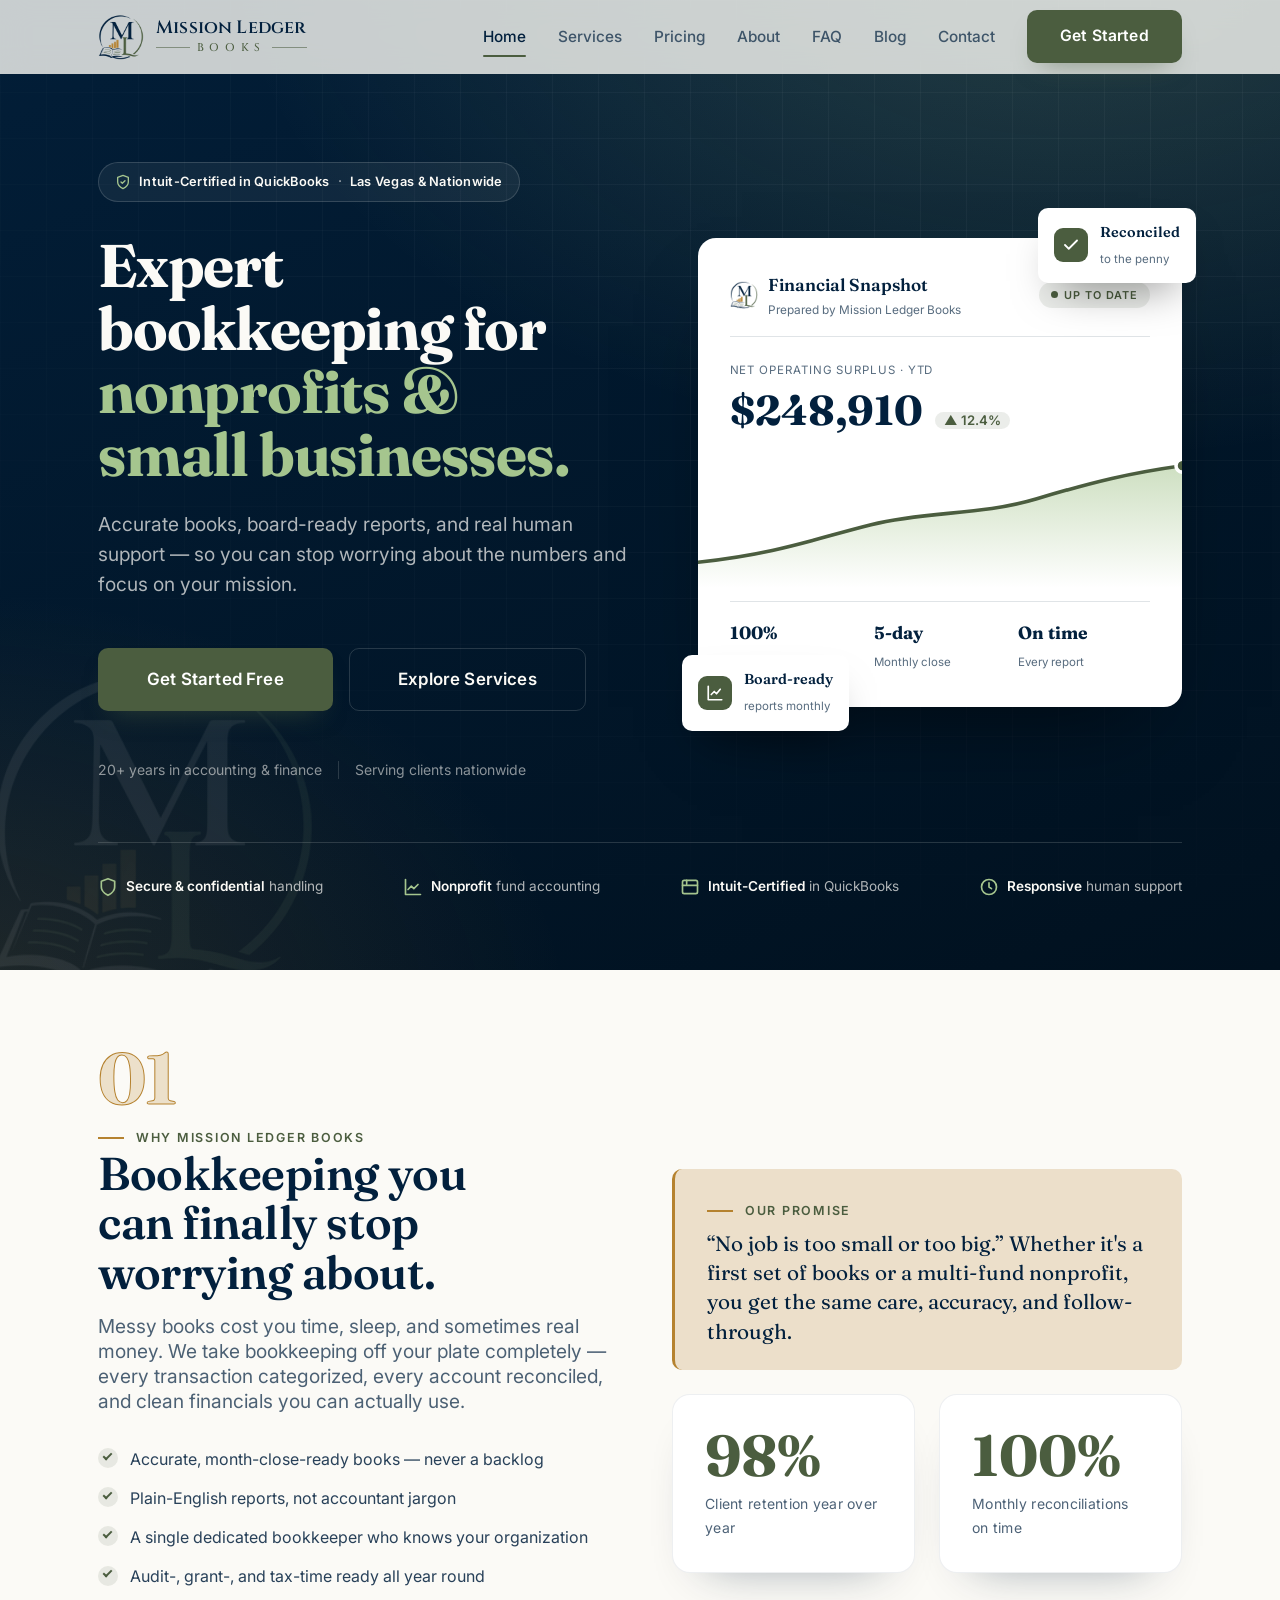
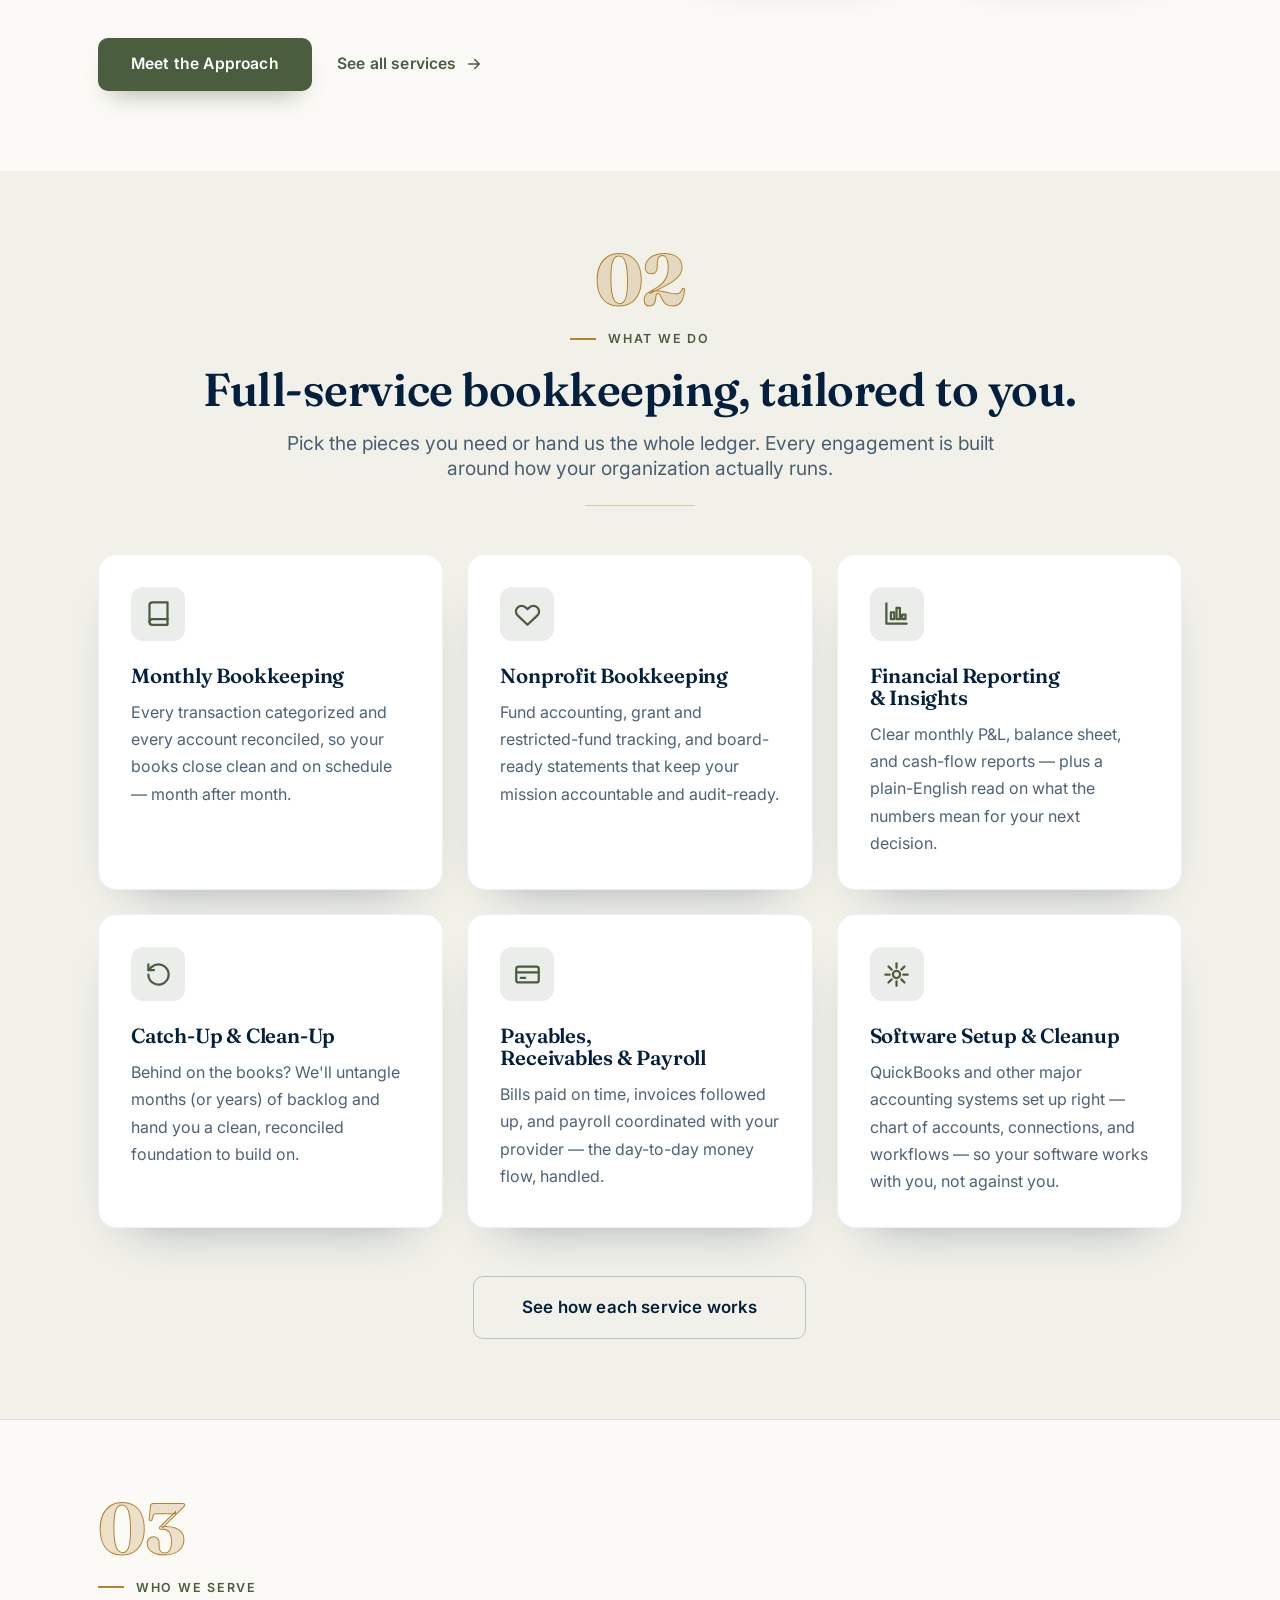
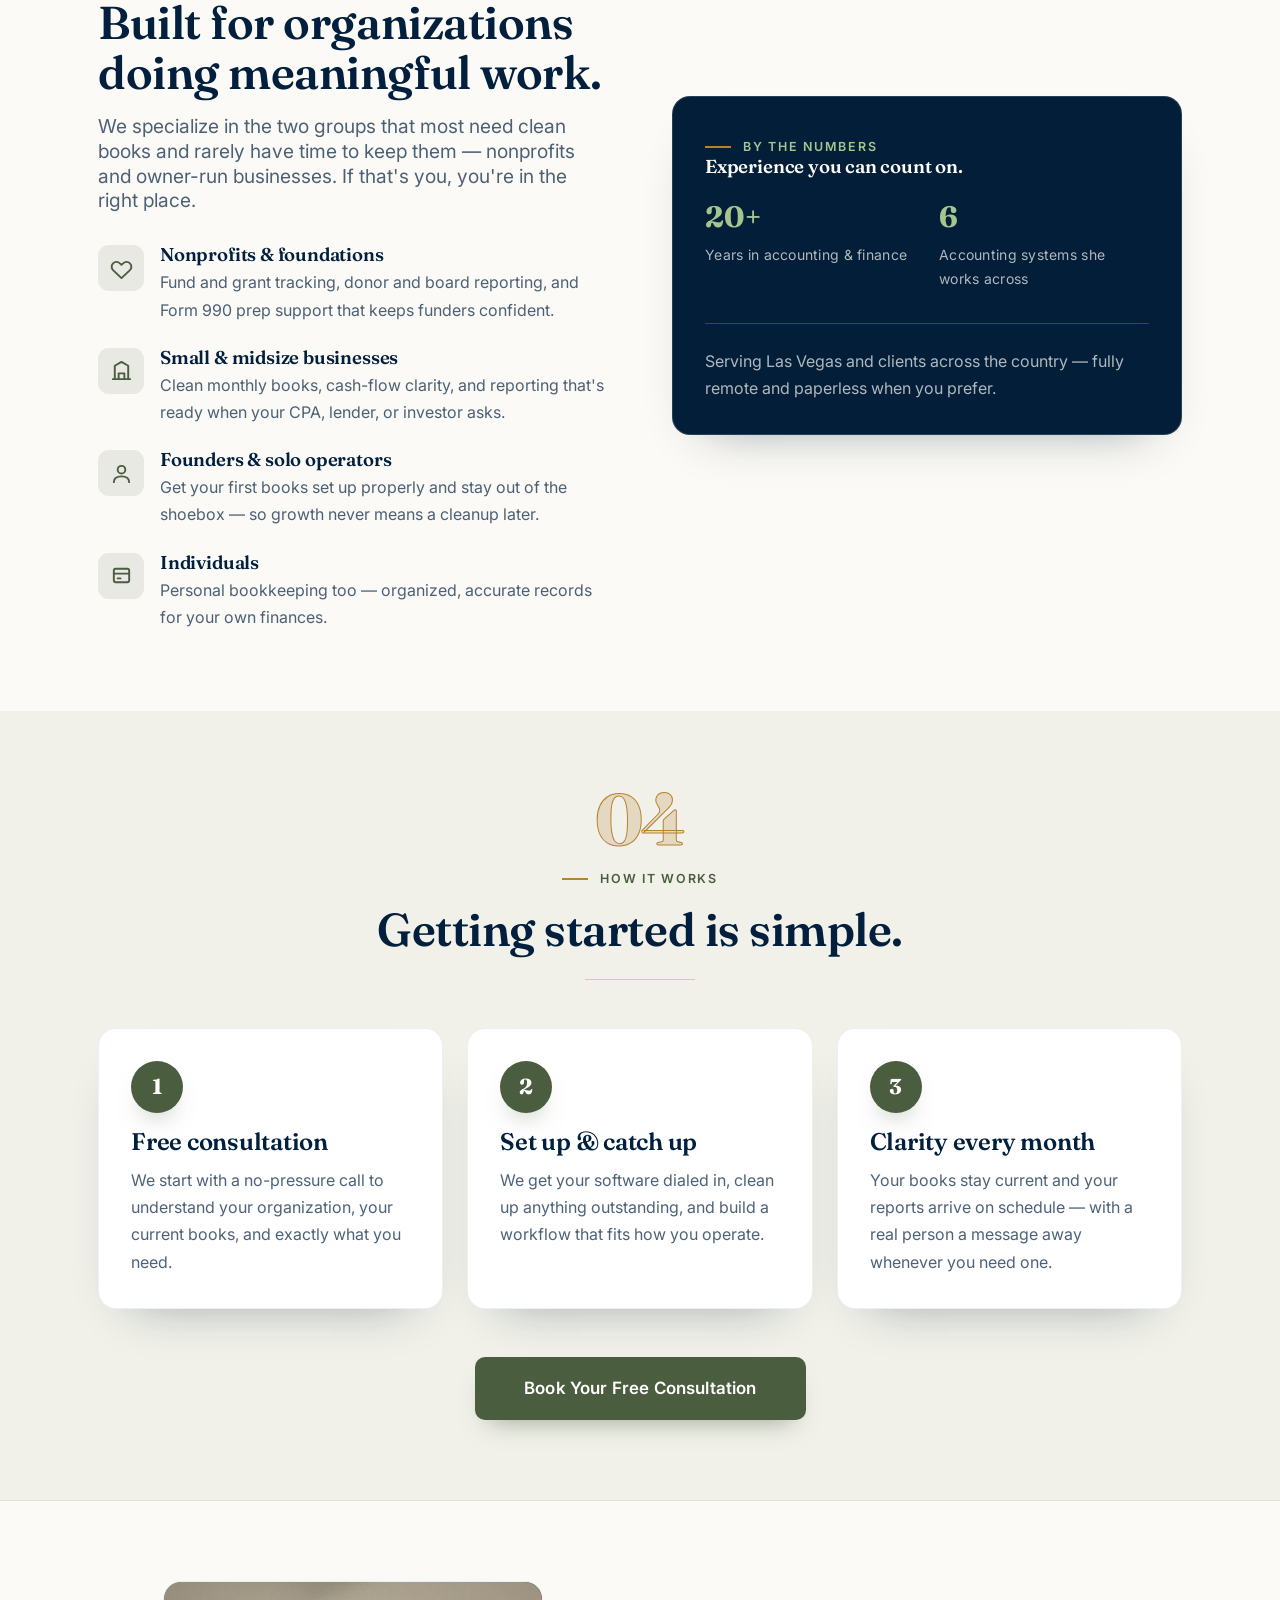
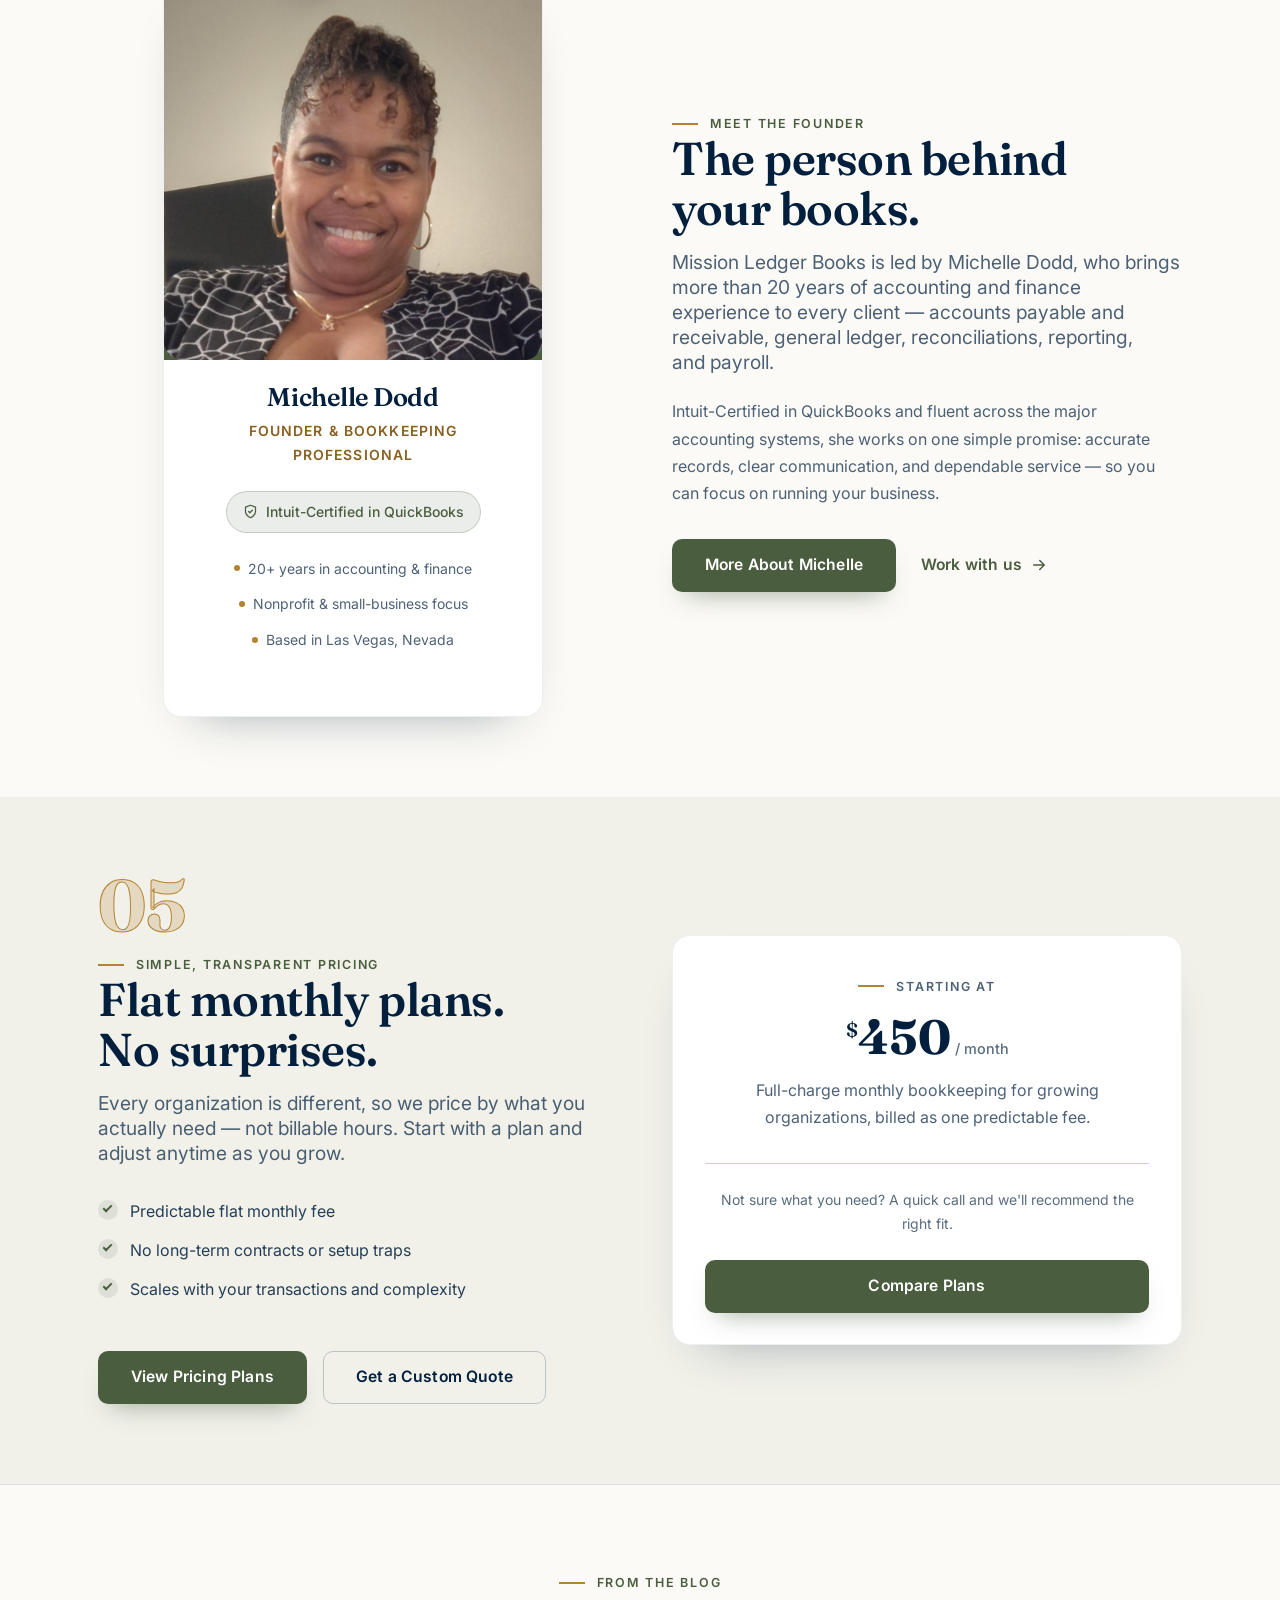
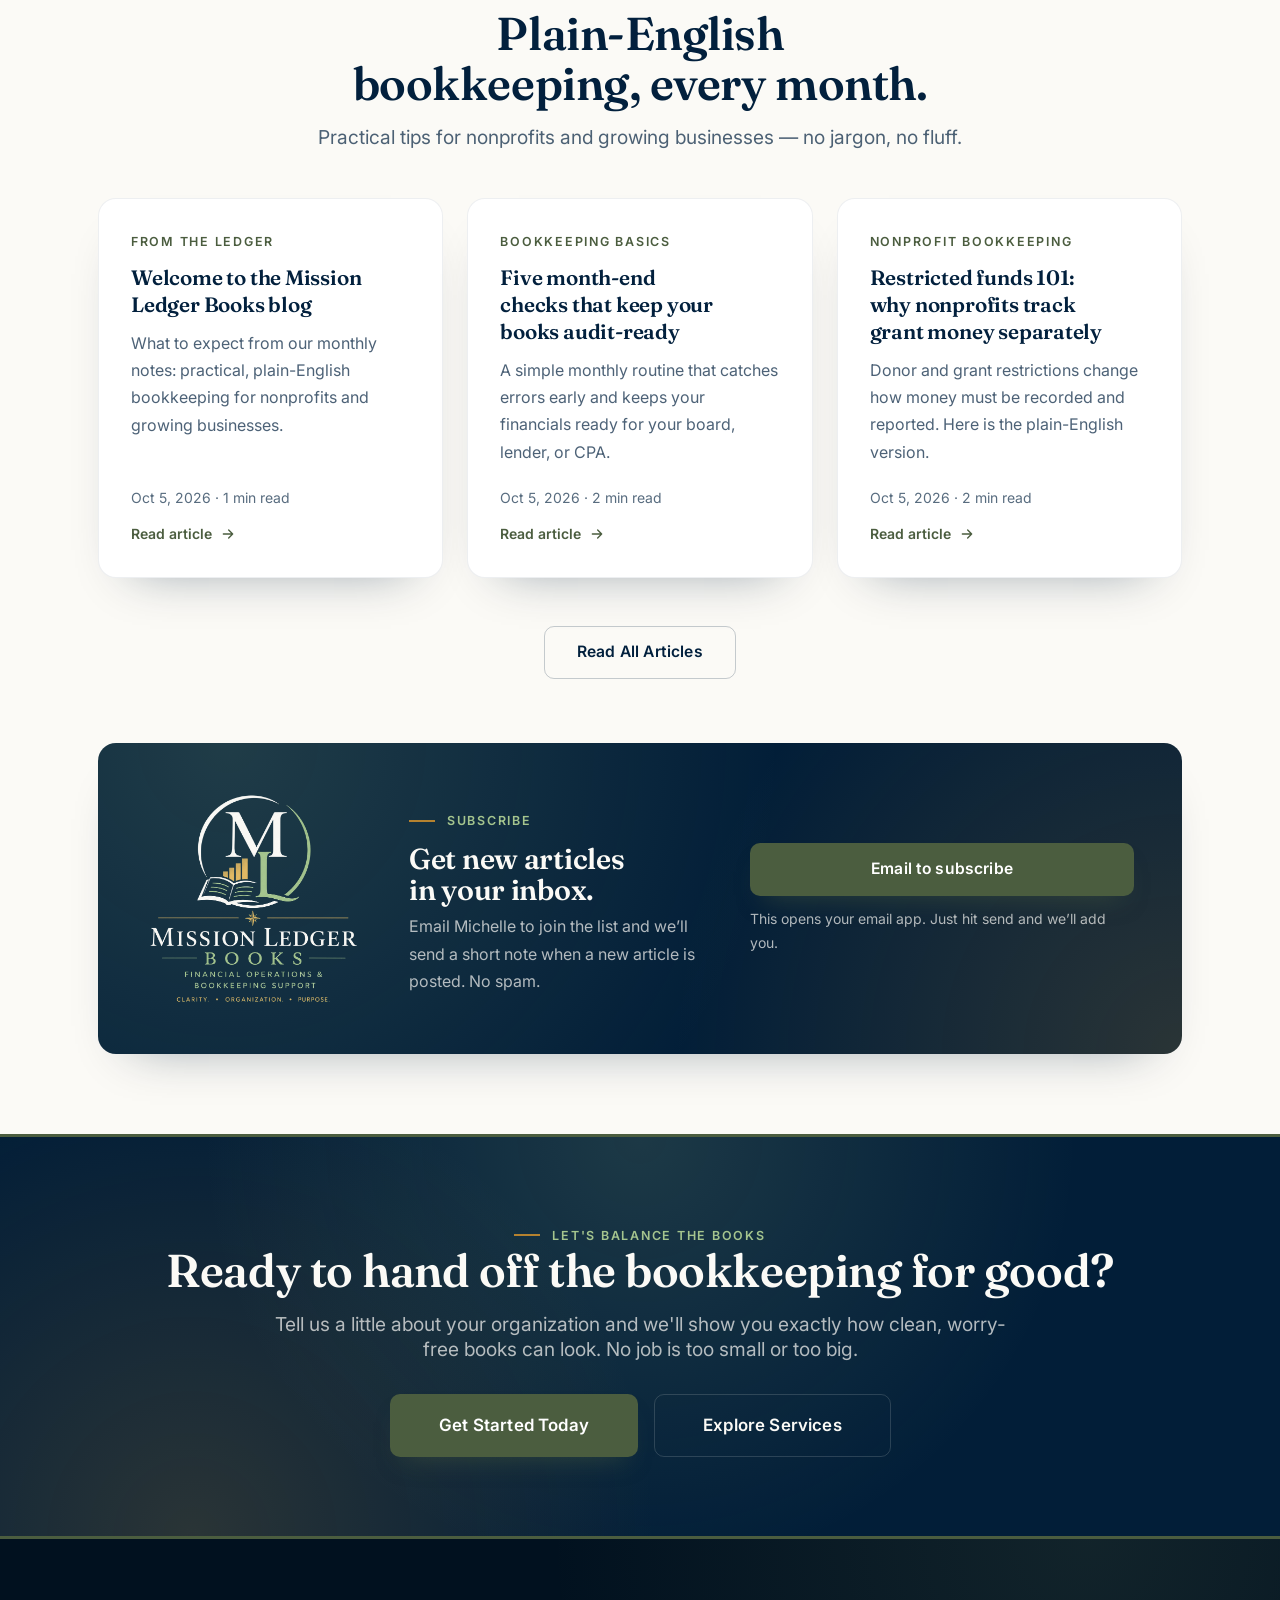
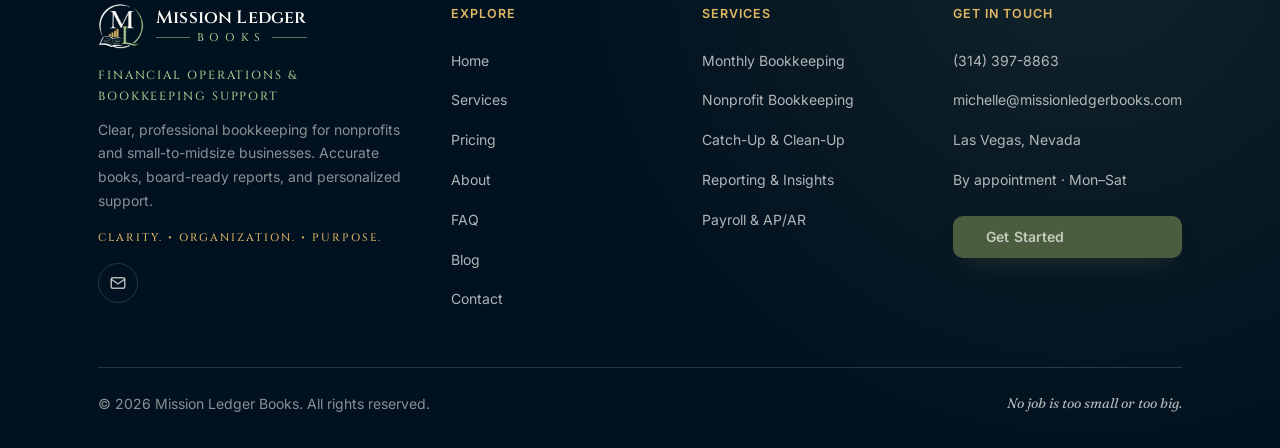
==== commit 5aea7335: "Match the site palette to the logo - Navy #02203D, olive green #4B5D3F, gold #B5822F are now the des" ====
--- a/index.html
+++ b/index.html
@@ -12,12 +12,12 @@
   <meta property="og:title" content="Mission Ledger Books — Bookkeeping for Nonprofits &amp; Small Business">
   <meta property="og:description" content="Clear, reliable bookkeeping for nonprofits and growing businesses. Accurate books, board-ready reports, and personalized support.">
   <meta property="og:url" content="https://missionledgerbooks.com/">
-  <meta property="og:image" content="https://missionledgerbooks.com/assets/img/og-cover.png">
+  <meta property="og:image" content="https://missionledgerbooks.com/assets/img/og-cover-v2.png">
   <meta property="og:image:width" content="1200">
   <meta property="og:image:height" content="630">
   <meta name="twitter:card" content="summary_large_image">
-  <meta name="twitter:image" content="https://missionledgerbooks.com/assets/img/og-cover.png">
-  <meta name="theme-color" content="#0F2032">
+  <meta name="twitter:image" content="https://missionledgerbooks.com/assets/img/og-cover-v2.png">
+  <meta name="theme-color" content="#021E38">
 
   <!-- Favicons & app icons -->
   <link rel="icon" href="assets/img/favicon.ico?v=2" sizes="48x48">
@@ -29,7 +29,7 @@
   <link rel="preconnect" href="https://fonts.gstatic.com" crossorigin>
   <link href="https://fonts.googleapis.com/css2?family=Fraunces:ital,opsz,wght@0,9..144,400;0,9..144,500;0,9..144,600;0,9..144,700;1,9..144,500;1,9..144,600&family=Cinzel:wght@500;600;700&family=Inter:wght@400;500;600;700&display=swap" rel="stylesheet">
 
-  <link rel="stylesheet" href="assets/css/styles.css?v=13">
+  <link rel="stylesheet" href="assets/css/styles.css?v=14">
 
   <!-- Structured data: helps search engines list this as a local accounting service -->
   <script type="application/ld+json">
@@ -41,7 +41,7 @@
     "url": "https://missionledgerbooks.com",
     "telephone": "+1-314-397-8863",
     "email": "michelle@missionledgerbooks.com",
-    "image": "https://missionledgerbooks.com/assets/img/og-cover.png",
+    "image": "https://missionledgerbooks.com/assets/img/og-cover-v2.png",
     "logo": "https://missionledgerbooks.com/assets/img/logo-full.png",
     "priceRange": "$$",
     "slogan": "No job is too small or too big.",
@@ -165,13 +165,13 @@
                 <svg viewBox="0 0 336 100" xmlns="http://www.w3.org/2000/svg">
                   <defs>
                     <linearGradient id="dcArea" x1="0" y1="0" x2="0" y2="1">
-                      <stop offset="0" stop-color="#4FB088" stop-opacity="0.30"/>
-                      <stop offset="1" stop-color="#4FB088" stop-opacity="0"/>
+                      <stop offset="0" stop-color="#A5C58E" stop-opacity="0.55"/>
+                      <stop offset="1" stop-color="#A5C58E" stop-opacity="0"/>
                     </linearGradient>
                   </defs>
                   <path d="M0,82 C 55,76 80,66 120,56 C 160,46 195,50 235,38 C 275,26 300,20 336,15 L336,100 L0,100 Z" fill="url(#dcArea)"/>
-                  <path class="line" d="M0,82 C 55,76 80,66 120,56 C 160,46 195,50 235,38 C 275,26 300,20 336,15" fill="none" stroke="#1F6E4C" stroke-width="2.5" stroke-linecap="round"/>
-                  <circle cx="336" cy="15" r="4.5" fill="#1F6E4C" stroke="#fff" stroke-width="2.5"/>
+                  <path class="line" d="M0,82 C 55,76 80,66 120,56 C 160,46 195,50 235,38 C 275,26 300,20 336,15" fill="none" stroke="#4B5D3F" stroke-width="2.5" stroke-linecap="round"/>
+                  <circle cx="336" cy="15" r="4.5" fill="#4B5D3F" stroke="#fff" stroke-width="2.5"/>
                 </svg>
               </div>
 
@@ -669,6 +669,6 @@
     </div>
   </footer>
 
-  <script src="assets/js/main.js?v=13"></script>
+  <script src="assets/js/main.js?v=14"></script>
 </body>
 </html>
--- a/assets/css/styles.css
+++ b/assets/css/styles.css
@@ -14,36 +14,37 @@
    1. DESIGN TOKENS
    ------------------------------------------------------------------ */
 :root {
-  /* Core palette — ivory paper, navy ink, forest green, brass gold */
+  /* Core palette — matched to the official logo: navy #02203D, olive green #4B5D3F, gold #B5822F, on warm ivory */
   --paper:        #FBFAF6;  /* warm ivory — primary background         */
   --paper-2:      #FFFFFF;  /* pure white — raised cards on light       */
   --mist:         #F1F1EA;  /* soft neutral panel                       */
   --sand:         #ECE7D9;  /* warm sand neutral (borders / accents)    */
 
-  --green:        #1F6E4C;  /* primary forest green — accent / buttons  */
-  --green-hover:  #268A5F;  /* forest green, lightened for hover        */
-  --green-bright: #4FB088;  /* brighter green — accents on dark         */
-  --green-deep:   #123A2A;  /* dark green (secondary dark tone)         */
-
-  --navy:         #16283B;  /* deep navy ink — body text + headings     */
-  --navy-2:       #1E3550;  /* mid navy — subtle gradients              */
-  --navy-deep:    #0F2032;  /* darker navy — dark sections              */
-  --navy-night:   #0A1826;  /* deepest navy — hero depth / footer       */
-
-  --gold:         #B4894C;  /* brass gold — premium ruled-line accent   */
-  --gold-soft:    #D8BE8C;  /* lighter brass — labels on dark           */
+  --green:        #4B5D3F;  /* logo olive green — accent / buttons      */
+  --green-hover:  #5E7450;  /* olive green, lightened for hover         */
+  --green-bright: #A5C58E;  /* logo sage green — accents on dark        */
+  --green-deep:   #2B3724;  /* dark olive (secondary dark tone)         */
+
+  --navy:         #02203D;  /* logo navy — body text + headings         */
+  --navy-2:       #0D3760;  /* mid navy — subtle gradients              */
+  --navy-deep:    #021E38;  /* darker navy — dark sections              */
+  --navy-night:   #01111F;  /* deepest navy — hero depth / footer       */
+
+  --gold:         #B5822F;  /* logo gold — premium ruled-line accent    */
+  --gold-ink:     #8A6020;  /* darker gold for small text on light (AA) */
+  --gold-soft:    #E0B864;  /* logo gold, lightened — labels on dark    */
 
   /* Text token: navy ink reads as near-black on the warm base */
   --ink:      var(--navy);
 
-  /* Derived ink tones (built from navy #16283B) */
-  --ink-85:  rgba(22, 40, 59, 0.85);
-  --ink-70:  rgba(22, 40, 59, 0.70);
-  --ink-55:  rgba(22, 40, 59, 0.55);
-  --ink-40:  rgba(22, 40, 59, 0.40);
-  --ink-25:  rgba(22, 40, 59, 0.22);
-  --ink-12:  rgba(22, 40, 59, 0.12);
-  --ink-08:  rgba(22, 40, 59, 0.07);
+  /* Derived ink tones (built from navy #02203D) */
+  --ink-85:  rgba(2, 32, 61, 0.85);
+  --ink-70:  rgba(2, 32, 61, 0.70);
+  --ink-55:  rgba(2, 32, 61, 0.66);
+  --ink-40:  rgba(2, 32, 61, 0.40);
+  --ink-25:  rgba(2, 32, 61, 0.22);
+  --ink-12:  rgba(2, 32, 61, 0.12);
+  --ink-08:  rgba(2, 32, 61, 0.07);
 
   /* Paper tones (for text/borders on dark sections) */
   --paper-80: rgba(251, 250, 246, 0.82);
@@ -53,14 +54,14 @@
   --paper-08: rgba(251, 250, 246, 0.08);
 
   /* Green tints */
-  --green-15:        rgba(31, 110, 76, 0.11);
-  --green-25:        rgba(31, 110, 76, 0.24);
-  --green-bright-15: rgba(79, 176, 136, 0.15);
-  --green-bright-25: rgba(79, 176, 136, 0.28);
+  --green-15:        rgba(75, 93, 63, 0.11);
+  --green-25:        rgba(75, 93, 63, 0.24);
+  --green-bright-15: rgba(165, 197, 142, 0.15);
+  --green-bright-25: rgba(165, 197, 142, 0.28);
 
   /* Gold tints */
-  --gold-20: rgba(180, 137, 76, 0.22);
-  --gold-35: rgba(180, 137, 76, 0.38);
+  --gold-20: rgba(181, 130, 47, 0.22);
+  --gold-35: rgba(181, 130, 47, 0.38);
 
   /* Typography */
   --font-display: 'Fraunces', 'Iowan Old Style', Georgia, 'Times New Roman', serif;
@@ -68,11 +69,11 @@
 
   /* Logo lettering + the exact colors measured from the logo artwork */
   --font-brand: 'Cinzel', 'Trajan Pro', 'Cormorant SC', Georgia, serif;
-  --logo-navy:  #02203D;
-  --logo-green: #4B5D3F;
-  --logo-gold:  #B5822F;
-  --logo-green-light: #A5C58E;   /* logo green, lightened for dark backgrounds */
-  --logo-gold-light:  #E0B864;   /* logo gold, lightened for dark backgrounds   */
+  --logo-navy:  var(--navy);
+  --logo-green: var(--green);
+  --logo-gold:  var(--gold);
+  --logo-green-light: var(--green-bright);   /* for dark backgrounds */
+  --logo-gold-light:  var(--gold-soft);
 
   --fw-body:    400;
   --fw-medium:  500;
@@ -120,9 +121,9 @@
   --border-hairline: 1px solid var(--ink-12);
 
   /* Shadows */
-  --shadow-card: 0 24px 50px -34px rgba(15, 32, 50, 0.45);
-  --shadow-soft: 0 12px 30px -20px rgba(15, 32, 50, 0.35);
-  --shadow-btn:  0 14px 26px -14px rgba(31, 110, 76, 0.55);
+  --shadow-card: 0 24px 50px -34px rgba(2, 30, 56, 0.45);
+  --shadow-soft: 0 12px 30px -20px rgba(2, 30, 56, 0.35);
+  --shadow-btn:  0 14px 26px -14px rgba(75, 93, 63, 0.55);
 
   /* Motion */
   --ease: cubic-bezier(0.22, 1, 0.36, 1);
@@ -227,8 +228,8 @@
 .section--mist  { background: var(--mist);  color: var(--ink); }
 .section--navy {
   background:
-    radial-gradient(circle at 80% 12%, rgba(79, 176, 136, 0.14), transparent 52%),
-    radial-gradient(circle at 12% 90%, rgba(180, 137, 76, 0.10), transparent 45%),
+    radial-gradient(circle at 80% 12%, rgba(165, 197, 142, 0.14), transparent 52%),
+    radial-gradient(circle at 12% 90%, rgba(181, 130, 47, 0.10), transparent 45%),
     var(--navy-deep);
   color: var(--paper);
 }
@@ -494,7 +495,7 @@
    ------------------------------------------------------------------ */
 .site-footer {
   background:
-    radial-gradient(circle at 85% 0%, rgba(79,176,136,0.10), transparent 45%),
+    radial-gradient(circle at 85% 0%, rgba(165,197,142,0.10), transparent 45%),
     var(--navy-night);
   color: var(--paper);
   border-top: 3px solid var(--green);
@@ -587,8 +588,8 @@
   padding-top: calc(var(--header-h) + clamp(3rem, 7vw, 5.5rem));
   padding-bottom: clamp(3rem, 6vw, 4.5rem);
   background:
-    radial-gradient(120% 95% at 84% -5%, rgba(79, 176, 136, 0.22), transparent 55%),
-    radial-gradient(90% 80% at -5% 105%, rgba(180, 137, 76, 0.18), transparent 55%),
+    radial-gradient(120% 95% at 84% -5%, rgba(165, 197, 142, 0.22), transparent 55%),
+    radial-gradient(90% 80% at -5% 105%, rgba(181, 130, 47, 0.18), transparent 55%),
     linear-gradient(158deg, var(--navy-deep) 0%, var(--navy-night) 100%);
 }
 /* Faint ledger-grid backdrop */
@@ -799,7 +800,7 @@
               box-shadow var(--dur) var(--ease);
 }
 /* Subtle universal lift on any card */
-.card:hover { transform: translateY(-4px); box-shadow: 0 30px 56px -34px rgba(15, 32, 50, 0.5); }
+.card:hover { transform: translateY(-4px); box-shadow: 0 30px 56px -34px rgba(2, 30, 56, 0.5); }
 
 /* Richer, satisfying hover for feature/service cards */
 .card--hover { position: relative; overflow: hidden; }
@@ -812,7 +813,7 @@
 .card--hover:hover {
   transform: translateY(-8px);
   border-color: var(--green-25);
-  box-shadow: 0 34px 66px -30px rgba(15, 32, 50, 0.58);
+  box-shadow: 0 34px 66px -30px rgba(2, 30, 56, 0.58);
 }
 .card--hover:hover::after { transform: scaleX(1); }
 .card--hover .card__icon, .card--hover .ic {
@@ -921,7 +922,7 @@
 .cta-band {
   position: relative; text-align: center; color: var(--paper);
   background:
-    radial-gradient(circle at 50% 0%, rgba(79,176,136,0.16), transparent 58%),
+    radial-gradient(circle at 50% 0%, rgba(165,197,142,0.16), transparent 58%),
     radial-gradient(circle at 15% 100%, var(--gold-20), transparent 40%),
     var(--navy-deep);
   border-top: 3px solid var(--green);
@@ -1038,7 +1039,7 @@
 }
 .price-card.is-featured {
   border-color: var(--gold-35);
-  box-shadow: 0 30px 60px -30px rgba(180, 137, 76, 0.4);
+  box-shadow: 0 30px 60px -30px rgba(181, 130, 47, 0.4);
 }
 .price-card__head { padding-bottom: var(--space-5); border-bottom: var(--border-hairline); margin-bottom: var(--space-5); }
 .price-card__name { font-family: var(--font-display); font-weight: var(--fw-heading); font-size: 1.3rem; }
@@ -1155,7 +1156,7 @@
 }
 .founder-name { font-size: 1.6rem; }
 .founder-role {
-  color: var(--gold); font-size: var(--fs-small); font-weight: var(--fw-semi);
+  color: var(--gold-ink); font-size: var(--fs-small); font-weight: var(--fw-semi);
   text-transform: uppercase; letter-spacing: var(--ls-wide);
   margin-top: var(--space-2); margin-bottom: var(--space-5);
 }
@@ -1259,8 +1260,8 @@
 .page-hero--dark {
   color: var(--paper);
   background:
-    radial-gradient(120% 95% at 84% -10%, rgba(79, 176, 136, 0.20), transparent 55%),
-    radial-gradient(90% 80% at -5% 115%, rgba(180, 137, 76, 0.16), transparent 55%),
+    radial-gradient(120% 95% at 84% -10%, rgba(165, 197, 142, 0.20), transparent 55%),
+    radial-gradient(90% 80% at -5% 115%, rgba(181, 130, 47, 0.16), transparent 55%),
     linear-gradient(158deg, var(--navy-deep) 0%, var(--navy-night) 100%);
 }
 .page-hero--dark::before {
@@ -1372,7 +1373,7 @@
 .price-card .checklist { text-align: left; margin-top: var(--space-2); }
 .price-card.is-featured {
   border-color: var(--gold-35);
-  box-shadow: 0 34px 66px -30px rgba(180, 137, 76, 0.42);
+  box-shadow: 0 34px 66px -30px rgba(181, 130, 47, 0.42);
 }
 @media (min-width: 921px) {
   .price-card.is-featured { transform: scale(1.04); }
@@ -1481,7 +1482,7 @@
   border-radius: var(--radius-lg);
   color: var(--paper);
   background:
-    radial-gradient(circle at 12% 0%, rgba(79, 176, 136, 0.18), transparent 55%),
+    radial-gradient(circle at 12% 0%, rgba(165, 197, 142, 0.18), transparent 55%),
     radial-gradient(circle at 100% 100%, var(--gold-20), transparent 45%),
     var(--navy-deep);
   box-shadow: var(--shadow-card);
